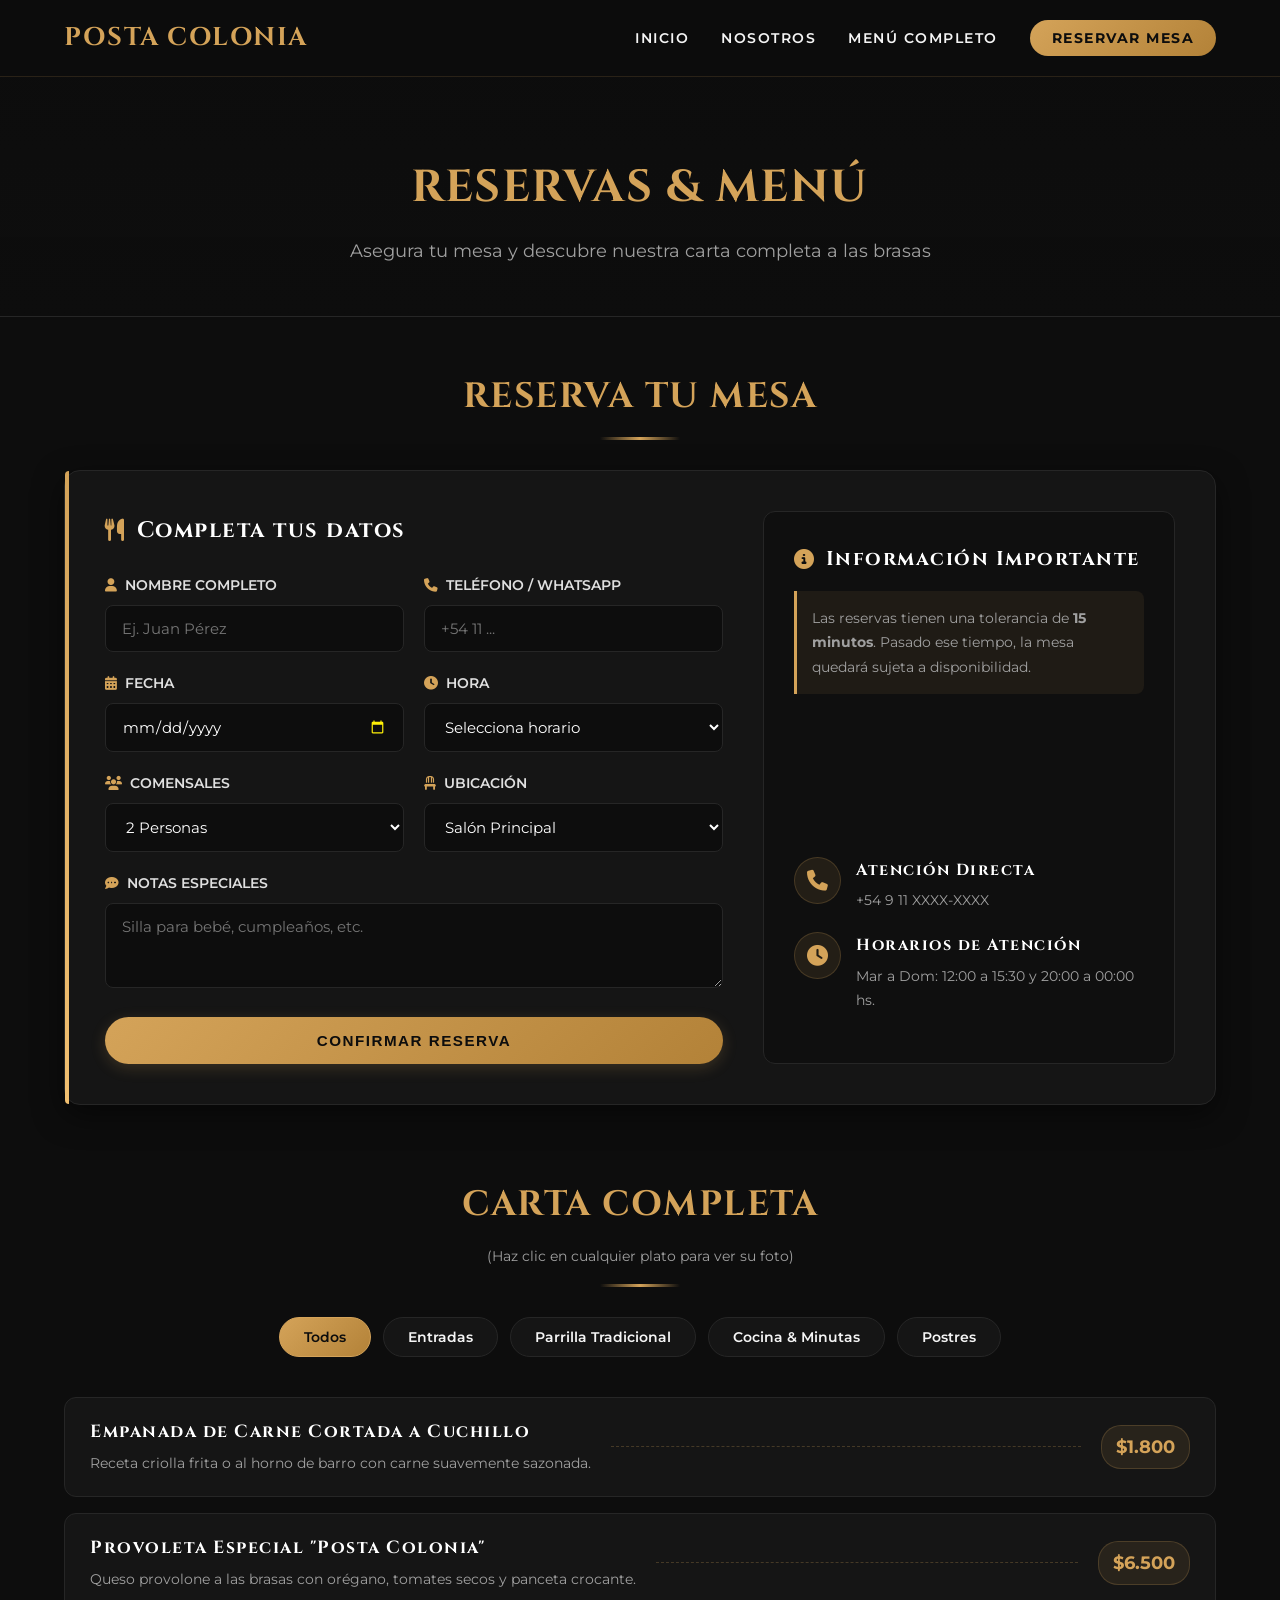
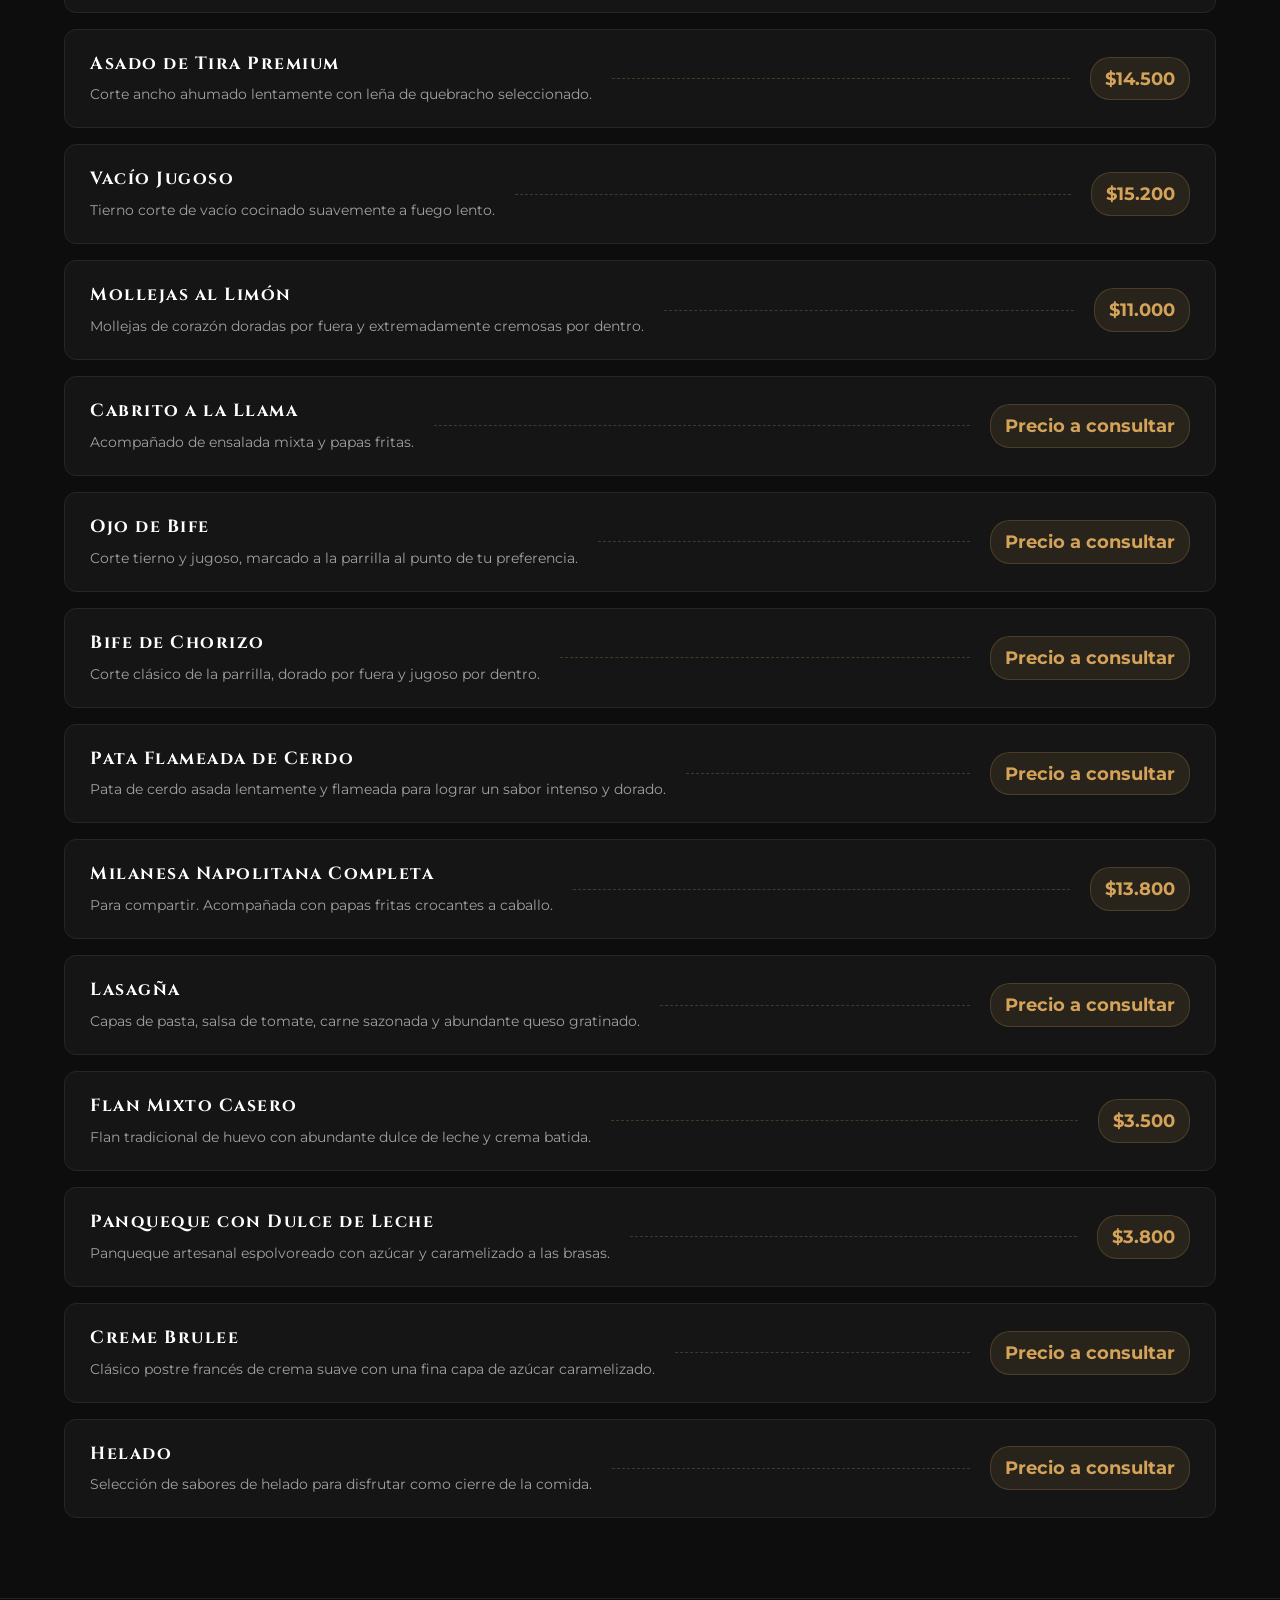
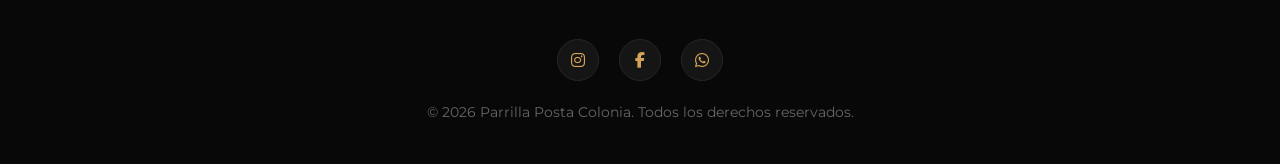
==== reservas.html @ 03bae05e "Add files via upload" ====
<!DOCTYPE html>
<html lang="es">
<head>
    <meta charset="UTF-8">
    <meta name="viewport" content="width=device-width, initial-scale=1.0">
    <title>Reservas y Menú | Parrilla Posta Colonia</title>
    <!-- Google Fonts -->
    <link rel="preconnect" href="https://fonts.googleapis.com">
    <link rel="preconnect" href="https://fonts.gstatic.com" crossorigin>
    <link href="https://fonts.googleapis.com/css2?family=Cinzel:wght@500;700;900&family=Montserrat:wght@300;400;600;700&display=swap" rel="stylesheet">
    <!-- FontAwesome CDN -->
    <link rel="stylesheet" href="https://cdnjs.cloudflare.com/ajax/libs/font-awesome/6.5.1/css/all.min.css">

    <style>
        /* ==========================================
           VARIABLES GLOBALES Y RESET
           ========================================== */
        :root {
            --bg-dark: #0d0d0d;
            --bg-card: #151515;
            --bg-card-hover: #1e1e1e;
            --accent-gold: #d4a359;
            --accent-gold-light: #f1bf70;
            --text-light: #f5f5f5;
            --text-muted: #a0a0a0;
            --border-color: #262626;
            --font-heading: 'Cinzel', serif;
            --font-body: 'Montserrat', sans-serif;
            --shadow-soft: 0 10px 30px rgba(0, 0, 0, 0.5);
            --shadow-gold: 0 0 20px rgba(212, 163, 89, 0.25);
        }

        * {
            margin: 0;
            padding: 0;
            box-sizing: border-box;
            scroll-behavior: smooth;
        }

        body {
            font-family: var(--font-body);
            background-color: var(--bg-dark);
            color: var(--text-light);
            line-height: 1.7;
            overflow-x: hidden;
        }

        h1, h2, h3, h4, .brand-font {
            font-family: var(--font-heading);
            letter-spacing: 1.5px;
        }

        a {
            text-decoration: none;
            color: inherit;
        }

        /* ==========================================
           NAVBAR
           ========================================== */
        header {
            position: fixed;
            top: 0;
            width: 100%;
            background-color: rgba(13, 13, 13, 0.95);
            backdrop-filter: blur(12px);
            border-bottom: 1px solid rgba(212, 163, 89, 0.15);
            z-index: 1000;
            padding: 16px 0;
        }

        .nav-container {
            max-width: 1200px;
            margin: 0 auto;
            display: flex;
            justify-content: space-between;
            align-items: center;
            padding: 0 24px;
        }

        .logo-text {
            font-size: 1.6rem;
            font-weight: 700;
            color: var(--accent-gold);
            text-transform: uppercase;
        }

        nav ul {
            display: flex;
            list-style: none;
            gap: 32px;
            align-items: center;
        }

        nav a {
            font-size: 0.85rem;
            font-weight: 600;
            text-transform: uppercase;
            letter-spacing: 1.5px;
            color: var(--text-light);
            transition: 0.3s ease;
        }

        nav a:hover {
            color: var(--accent-gold);
        }

        .btn-nav {
            background: linear-gradient(135deg, var(--accent-gold), #b38238);
            color: var(--bg-dark) !important;
            padding: 10px 22px;
            border-radius: 30px;
            font-weight: 700;
        }

        .btn-nav:hover {
            box-shadow: var(--shadow-gold);
            transform: translateY(-2px);
        }

        /* ==========================================
           HEADER DE PÁGINA
           ========================================== */
        .page-header {
            padding-top: 150px;
            padding-bottom: 50px;
            text-align: center;
            background: linear-gradient(to bottom, rgba(13, 13, 13, 0.85), var(--bg-dark)), 
                        url('https://images.unsplash.com/photo-1544025162-d76694265947?q=80&w=1920&auto=format&fit=crop') center/cover;
            border-bottom: 1px solid var(--border-color);
        }

        .page-header h1 {
            font-size: 2.8rem;
            color: var(--accent-gold);
            margin-bottom: 10px;
        }

        .page-header p {
            color: var(--text-muted);
            font-size: 1.1rem;
        }

        /* ==========================================
           SECCIÓN DE RESERVA
           ========================================== */
        .main-container {
            max-width: 1200px;
            margin: 0 auto;
            padding: 0 24px;
        }

        .section-title {
            text-align: center;
            margin: 50px 0 30px 0;
        }

        .section-title h2 {
            font-size: 2.2rem;
            color: var(--accent-gold);
            text-transform: uppercase;
            margin-bottom: 10px;
        }

        .section-title div {
            width: 80px;
            height: 3px;
            background: linear-gradient(to right, transparent, var(--accent-gold), transparent);
            margin: 0 auto;
        }

        .booking-section {
            display: grid;
            grid-template-columns: 1.2fr 0.8fr;
            gap: 40px;
            background-color: var(--bg-card);
            border: 1px solid var(--border-color);
            border-radius: 16px;
            padding: 40px;
            margin-bottom: 70px;
            box-shadow: var(--shadow-soft);
            position: relative;
        }

        .booking-section::before {
            content: '';
            position: absolute;
            top: 0;
            left: 0;
            width: 4px;
            height: 100%;
            background: linear-gradient(to bottom, var(--accent-gold), var(--accent-gold-light));
            border-top-left-radius: 16px;
            border-bottom-left-radius: 16px;
        }

        .booking-form-wrapper h3 {
            color: #ffffff;
            font-size: 1.4rem;
            margin-bottom: 25px;
            display: flex;
            align-items: center;
            gap: 10px;
        }

        .booking-form-wrapper h3 i {
            color: var(--accent-gold);
        }

        .form-row {
            display: grid;
            grid-template-columns: 1fr 1fr;
            gap: 20px;
        }

        .form-group {
            margin-bottom: 20px;
        }

        .form-group label {
            display: flex;
            align-items: center;
            gap: 8px;
            margin-bottom: 8px;
            color: #e0e0e0;
            font-size: 0.85rem;
            font-weight: 600;
            text-transform: uppercase;
        }

        .form-group label i {
            color: var(--accent-gold);
        }

        .form-control {
            width: 100%;
            padding: 13px 16px;
            background-color: #0d0d0d;
            border: 1px solid var(--border-color);
            border-radius: 8px;
            color: #ffffff;
            font-family: var(--font-body);
            font-size: 0.95rem;
            transition: 0.3s ease;
        }

        .form-control:focus {
            outline: none;
            border-color: var(--accent-gold);
            box-shadow: 0 0 10px rgba(212, 163, 89, 0.25);
        }

        input[type="date"]::-webkit-calendar-picker-indicator {
            filter: invert(0.8) sepia(100%) saturate(500%) hue-rotate(350deg);
            cursor: pointer;
        }

        select.form-control option {
            background-color: #151515;
            color: #ffffff;
        }

        .btn-submit {
            background: linear-gradient(135deg, var(--accent-gold), #b38238);
            color: var(--bg-dark);
            padding: 15px;
            font-weight: 700;
            border: none;
            border-radius: 30px;
            text-transform: uppercase;
            letter-spacing: 1.5px;
            cursor: pointer;
            width: 100%;
            font-size: 0.95rem;
            transition: 0.3s ease;
            box-shadow: 0 4px 15px rgba(212, 163, 89, 0.2);
        }

        .btn-submit:hover {
            background: linear-gradient(135deg, var(--accent-gold-light), var(--accent-gold));
            box-shadow: var(--shadow-gold);
            transform: translateY(-2px);
        }

        /* Panel informativo */
        .booking-info-panel {
            display: flex;
            flex-direction: column;
            justify-content: space-between;
            background: rgba(13, 13, 13, 0.6);
            border: 1px solid var(--border-color);
            border-radius: 12px;
            padding: 30px;
        }

        .booking-info-panel h3 {
            color: #ffffff;
            font-size: 1.25rem;
            margin-bottom: 15px;
            display: flex;
            align-items: center;
            gap: 10px;
        }

        .info-box {
            background-color: rgba(212, 163, 89, 0.08);
            border-left: 3px solid var(--accent-gold);
            padding: 15px;
            border-radius: 0 8px 8px 0;
            margin-bottom: 25px;
        }

        .info-box p {
            color: var(--text-muted);
            font-size: 0.9rem;
        }

        .info-item {
            display: flex;
            align-items: flex-start;
            gap: 15px;
            margin-bottom: 20px;
        }

        .info-item i {
            font-size: 1.3rem;
            color: var(--accent-gold);
            background: rgba(212, 163, 89, 0.1);
            padding: 12px;
            border-radius: 50%;
            border: 1px solid rgba(212, 163, 89, 0.2);
        }

        .info-item h4 {
            color: #ffffff;
            font-size: 1rem;
            margin-bottom: 4px;
        }

        .info-item p {
            color: var(--text-muted);
            font-size: 0.9rem;
        }

        /* ==========================================
           MENÚ COMPLETO Y FILTROS
           ========================================== */
        .menu-categories {
            display: flex;
            justify-content: center;
            gap: 12px;
            margin-bottom: 40px;
            flex-wrap: wrap;
        }

        .tab-btn {
            background-color: var(--bg-card);
            border: 1px solid var(--border-color);
            color: var(--text-light);
            padding: 10px 24px;
            border-radius: 30px;
            cursor: pointer;
            font-family: var(--font-body);
            font-size: 0.9rem;
            font-weight: 600;
            transition: 0.3s ease;
        }

        .tab-btn.active, .tab-btn:hover {
            background: linear-gradient(135deg, var(--accent-gold), #b38238);
            color: var(--bg-dark);
            border-color: var(--accent-gold);
        }

        .full-menu-list {
            display: flex;
            flex-direction: column;
            gap: 16px;
            margin-bottom: 80px;
        }

        .menu-item-row {
            display: flex;
            justify-content: space-between;
            align-items: center;
            background-color: var(--bg-card);
            padding: 20px 25px;
            border-radius: 12px;
            border: 1px solid var(--border-color);
            transition: 0.3s ease;
            cursor: pointer;
            position: relative;
        }

        .menu-item-row:hover {
            border-color: rgba(212, 163, 89, 0.5);
            background-color: var(--bg-card-hover);
            transform: translateX(6px);
            box-shadow: var(--shadow-gold);
        }

        .item-details h4 {
            color: #ffffff;
            font-size: 1.1rem;
            margin-bottom: 4px;
            display: flex;
            align-items: center;
            gap: 8px;
        }

        .item-details h4 i {
            font-size: 0.85rem;
            color: var(--accent-gold);
            opacity: 0;
            transition: opacity 0.3s ease;
        }

        .menu-item-row:hover .item-details h4 i {
            opacity: 1;
        }

        .item-details p {
            color: var(--text-muted);
            font-size: 0.88rem;
        }

        .item-dots {
            flex-grow: 1;
            border-bottom: 1px dashed rgba(212, 163, 89, 0.25);
            margin: 0 20px;
        }

        .item-price {
            color: var(--accent-gold);
            font-weight: 700;
            font-size: 1.1rem;
            white-space: nowrap;
            background: rgba(212, 163, 89, 0.1);
            padding: 6px 14px;
            border-radius: 20px;
            border: 1px solid rgba(212, 163, 89, 0.2);
        }

        /* ==========================================
           MODAL PARA VER FOTO DEL PLATO
           ========================================== */
        .modal-overlay {
            position: fixed;
            top: 0;
            left: 0;
            width: 100%;
            height: 100%;
            background: rgba(0, 0, 0, 0.85);
            backdrop-filter: blur(8px);
            display: flex;
            justify-content: center;
            align-items: center;
            z-index: 2000;
            opacity: 0;
            pointer-events: none;
            transition: opacity 0.3s ease;
        }

        .modal-overlay.active {
            opacity: 1;
            pointer-events: auto;
        }

        .modal-card {
            background-color: var(--bg-card);
            border: 1px solid var(--border-color);
            border-radius: 16px;
            max-width: 500px;
            width: 90%;
            overflow: hidden;
            box-shadow: 0 15px 40px rgba(0, 0, 0, 0.8);
            transform: translateY(20px);
            transition: transform 0.3s ease;
            position: relative;
        }

        .modal-overlay.active .modal-card {
            transform: translateY(0);
        }

        .modal-close {
            position: absolute;
            top: 15px;
            right: 15px;
            background: rgba(0, 0, 0, 0.6);
            color: #fff;
            border: none;
            width: 36px;
            height: 36px;
            border-radius: 50%;
            font-size: 1.2rem;
            cursor: pointer;
            z-index: 10;
            display: flex;
            align-items: center;
            justify-content: center;
            transition: 0.2s ease;
        }

        .modal-close:hover {
            background: var(--accent-gold);
            color: var(--bg-dark);
        }

        .modal-img {
            width: 100%;
            height: 260px;
            object-fit: cover;
        }

        .modal-body {
            padding: 25px;
        }

        .modal-header-flex {
            display: flex;
            justify-content: space-between;
            align-items: center;
            margin-bottom: 12px;
        }

        .modal-title {
            color: #ffffff;
            font-size: 1.3rem;
        }

        .modal-price {
            color: var(--accent-gold);
            font-weight: 700;
            font-size: 1.2rem;
            background: rgba(212, 163, 89, 0.1);
            padding: 4px 12px;
            border-radius: 20px;
            border: 1px solid rgba(212, 163, 89, 0.2);
        }

        .modal-desc {
            color: var(--text-muted);
            font-size: 0.95rem;
            line-height: 1.6;
        }

        /* ==========================================
           FOOTER
           ========================================== */
        footer {
            background-color: #080808;
            border-top: 1px solid var(--border-color);
            padding: 40px 20px;
            text-align: center;
        }

        .footer-socials {
            display: flex;
            justify-content: center;
            gap: 20px;
            margin-bottom: 20px;
        }

        .footer-socials a {
            width: 42px;
            height: 42px;
            border-radius: 50%;
            background-color: var(--bg-card);
            border: 1px solid var(--border-color);
            display: flex;
            align-items: center;
            justify-content: center;
            color: var(--accent-gold);
            transition: 0.3s ease;
        }

        .footer-socials a:hover {
            background-color: var(--accent-gold);
            color: var(--bg-dark);
        }

        .copyright {
            color: #666;
            font-size: 0.85rem;
        }

        /* RESPONSIVE */
        @media (max-width: 900px) {
            .booking-section {
                grid-template-columns: 1fr;
                padding: 25px;
            }
            .form-row {
                grid-template-columns: 1fr;
            }
            .menu-item-row {
                flex-direction: column;
                align-items: flex-start;
                gap: 10px;
            }
            .item-dots {
                display: none;
            }
            .item-price {
                align-self: flex-end;
            }
            nav ul {
                display: none;
            }
        }
    </style>
</head>
<body>

    <!-- NAVBAR -->
    <header>
        <div class="nav-container">
            <a href="index.html" class="logo-text brand-font">Posta Colonia</a>
            <nav>
                <ul>
                    <li><a href="index.html#inicio">Inicio</a></li>
                    <li><a href="index.html#nosotros">Nosotros</a></li>
                    <li><a href="#menu-completo">Menú Completo</a></li>
                    <li><a href="#reservas" class="btn-nav">Reservar Mesa</a></li>
                </ul>
            </nav>
        </div>
    </header>

    <!-- HEADER DE PÁGINA -->
    <div class="page-header">
        <h1 class="brand-font">RESERVAS & MENÚ</h1>
        <p>Asegura tu mesa y descubre nuestra carta completa a las brasas</p>
    </div>

    <main class="main-container">

        <!-- SECCIÓN DE RESERVA -->
        <section id="reservas">
            <div class="section-title">
                <h2>Reserva tu Mesa</h2>
                <div></div>
            </div>

            <div class="booking-section">
                <!-- FORMULARIO -->
                <div class="booking-form-wrapper">
                    <h3><i class="fa-solid fa-utensils"></i> Completa tus datos</h3>
                    <form id="reservationForm">
                        <div class="form-row">
                            <div class="form-group">
                                <label><i class="fa-solid fa-user"></i> Nombre Completo</label>
                                <input type="text" class="form-control" placeholder="Ej. Juan Pérez" required>
                            </div>
                            <div class="form-group">
                                <label><i class="fa-solid fa-phone"></i> Teléfono / WhatsApp</label>
                                <input type="tel" class="form-control" placeholder="+54 11 ..." required>
                            </div>
                        </div>

                        <div class="form-row">
                            <div class="form-group">
                                <label><i class="fa-solid fa-calendar-days"></i> Fecha</label>
                                <input type="date" class="form-control" required>
                            </div>
                            <div class="form-group">
                                <label><i class="fa-solid fa-clock"></i> Hora</label>
                                <select class="form-control" required>
                                    <option value="">Selecciona horario</option>
                                    <option>12:30 hs (Almuerzo)</option>
                                    <option>13:30 hs (Almuerzo)</option>
                                    <option>14:30 hs (Almuerzo)</option>
                                    <option>20:30 hs (Cena)</option>
                                    <option>21:30 hs (Cena)</option>
                                    <option>22:30 hs (Cena)</option>
                                </select>
                            </div>
                        </div>

                        <div class="form-row">
                            <div class="form-group">
                                <label><i class="fa-solid fa-users"></i> Comensales</label>
                                <select class="form-control" required>
                                    <option value="2">2 Personas</option>
                                    <option value="4">4 Personas</option>
                                    <option value="6">6 Personas</option>
                                    <option value="8">Grupo (+8 Personas)</option>
                                </select>
                            </div>
                            <div class="form-group">
                                <label><i class="fa-solid fa-chair"></i> Ubicación</label>
                                <select class="form-control">
                                    <option>Salón Principal</option>
                                    <option>Patio / Cerca de Parrilla</option>
                                    <option>Zona Exterior</option>
                                </select>
                            </div>
                        </div>

                        <div class="form-group">
                            <label><i class="fa-solid fa-comment-dots"></i> Notas especiales</label>
                            <textarea class="form-control" rows="3" placeholder="Silla para bebé, cumpleaños, etc."></textarea>
                        </div>

                        <button type="submit" class="btn-submit">
                            Confirmar Reserva
                        </button>
                    </form>
                </div>

                <!-- PANEL INFORMATIVO -->
                <div class="booking-info-panel">
                    <div>
                        <h3><i class="fa-solid fa-circle-info" style="color: var(--accent-gold);"></i> Información Importante</h3>
                        <div class="info-box">
                            <p>Las reservas tienen una tolerancia de <strong>15 minutos</strong>. Pasado ese tiempo, la mesa quedará sujeta a disponibilidad.</p>
                        </div>
                    </div>

                    <div>
                        <div class="info-item">
                            <i class="fa-solid fa-phone"></i>
                            <div>
                                <h4>Atención Directa</h4>
                                <p>+54 9 11 XXXX-XXXX</p>
                            </div>
                        </div>
                        <div class="info-item">
                            <i class="fa-solid fa-clock"></i>
                            <div>
                                <h4>Horarios de Atención</h4>
                                <p>Mar a Dom: 12:00 a 15:30 y 20:00 a 00:00 hs.</p>
                            </div>
                        </div>
                    </div>
                </div>
            </div>
        </section>

        <!-- MENÚ COMPLETO -->
        <section id="menu-completo">
            <div class="section-title">
                <h2>Carta Completa</h2>
                <p style="color: var(--text-muted); font-size: 0.9rem; margin-top: 5px;">(Haz clic en cualquier plato para ver su foto)</p>
                <div style="margin-top: 15px;"></div>
            </div>

            <!-- FILTROS POR CATEGORÍA -->
            <div class="menu-categories">
                <button class="tab-btn active" onclick="filterMenu('all', event)">Todos</button>
                <button class="tab-btn" onclick="filterMenu('entradas', event)">Entradas</button>
                <button class="tab-btn" onclick="filterMenu('parrilla', event)">Parrilla Tradicional</button>
                <button class="tab-btn" onclick="filterMenu('cocina', event)">Cocina & Minutas</button>
                <button class="tab-btn" onclick="filterMenu('postres', event)">Postres</button>
            </div>

            <!-- PLATOS (Con atributos data-img para abrir el modal) -->
            <div class="full-menu-list">
                
                <div class="menu-item-row category-item entradas" 
                     data-img="https://resizer.glanacion.com/resizer/v2/empanadas-de-carne-cortada-a-cuchillo-con-mix-YTRLESEOGZFU5LU3G4AOBZ2EP4.jpeg?auth=1bc85880de7b6e0e41370aa13090c3d1e8e04fbc6b564b783626d40a493f821f&width=880&height=586&quality=70&smart=true">
                    <div class="item-details">
                        <h4>Empanada de Carne Cortada a Cuchillo <i class="fa-solid fa-eye"></i></h4>
                        <p>Receta criolla frita o al horno de barro con carne suavemente sazonada.</p>
                    </div>
                    <div class="item-dots"></div>
                    <div class="item-price">$1.800</div>
                </div>

                <div class="menu-item-row category-item entradas"
                     data-img="https://encrypted-tbn0.gstatic.com/images?q=tbn:ANd9GcS_bOdqVGnEc_haPpBEU4rNCVIcbFv29lFUsjaT-uNGhrtdFe6Fn1cnWsja&s=10">
                    <div class="item-details">
                        <h4>Provoleta Especial "Posta Colonia" <i class="fa-solid fa-eye"></i></h4>
                        <p>Queso provolone a las brasas con orégano, tomates secos y panceta crocante.</p>
                    </div>
                    <div class="item-dots"></div>
                    <div class="item-price">$6.500</div>
                </div>

                <div class="menu-item-row category-item parrilla"
                     data-img="https://encrypted-tbn0.gstatic.com/images?q=tbn:ANd9GcSMx_tt80oyaKhwEXhw0Tf1riXp4b1QSAHKjookyk59WiQzIhz2cXTNczk&s=10">
                    <div class="item-details">
                        <h4>Asado de Tira Premium <i class="fa-solid fa-eye"></i></h4>
                        <p>Corte ancho ahumado lentamente con leña de quebracho seleccionado.</p>
                    </div>
                    <div class="item-dots"></div>
                    <div class="item-price">$14.500</div>
                </div>

                <div class="menu-item-row category-item parrilla"
                     data-img="https://invitadoinvierno.com/wp-content/uploads/2021/05/receta-vacio-ternera-adobado-2bis.jpg">
                    <div class="item-details">
                        <h4>Vacío Jugoso <i class="fa-solid fa-eye"></i></h4>
                        <p>Tierno corte de vacío cocinado suavemente a fuego lento.</p>
                    </div>
                    <div class="item-dots"></div>
                    <div class="item-price">$15.200</div>
                </div>

                <div class="menu-item-row category-item parrilla"
                     data-img="https://media.c5n.com/p/617a51867ba7d09032b99a37b3d5fc9f/adjuntos/326/imagenes/000/380/0000380897/790x0/smart/rufino-mollejas-limon-quemado.png">
                    <div class="item-details">
                        <h4>Mollejas al Limón <i class="fa-solid fa-eye"></i></h4>
                        <p>Mollejas de corazón doradas por fuera y extremadamente cremosas por dentro.</p>
                    </div>
                    <div class="item-dots"></div>
                    <div class="item-price">$11.000</div>
                </div>

                <div class="menu-item-row category-item parrilla"
                     data-img="https://encrypted-tbn0.gstatic.com/images?q=tbn:ANd9GcTutBg9PhHBFqHJNHUM5MW7sC4bcJlMrseUP_QOX5JePWhEuo8i5bg2u8xX&s=10">
                    <div class="item-details">
                        <h4>Cabrito a la Llama <i class="fa-solid fa-eye"></i></h4>
                        <p>Acompañado de ensalada mixta y papas fritas.</p>
                    </div>
                    <div class="item-dots"></div>
                    <div class="item-price">Precio a consultar</div>
                </div>

                <div class="menu-item-row category-item parrilla"
                     data-img="https://images.unsplash.com/photo-1600891964092-4316c288032e?q=80&w=800&auto=format&fit=crop">
                    <div class="item-details">
                        <h4>Ojo de Bife <i class="fa-solid fa-eye"></i></h4>
                        <p>Corte tierno y jugoso, marcado a la parrilla al punto de tu preferencia.</p>
                    </div>
                    <div class="item-dots"></div>
                    <div class="item-price">Precio a consultar</div>
                </div>

                <div class="menu-item-row category-item parrilla"
                     data-img="https://images.unsplash.com/photo-1558030006-450675393462?q=80&w=800&auto=format&fit=crop">
                    <div class="item-details">
                        <h4>Bife de Chorizo <i class="fa-solid fa-eye"></i></h4>
                        <p>Corte clásico de la parrilla, dorado por fuera y jugoso por dentro.</p>
                    </div>
                    <div class="item-dots"></div>
                    <div class="item-price">Precio a consultar</div>
                </div>

                <div class="menu-item-row category-item parrilla"
                     data-img="https://images.unsplash.com/photo-1544025162-d76694265947?q=80&w=800&auto=format&fit=crop">
                    <div class="item-details">
                        <h4>Pata Flameada de Cerdo <i class="fa-solid fa-eye"></i></h4>
                        <p>Pata de cerdo asada lentamente y flameada para lograr un sabor intenso y dorado.</p>
                    </div>
                    <div class="item-dots"></div>
                    <div class="item-price">Precio a consultar</div>
                </div>

                <div class="menu-item-row category-item cocina"
                     data-img="https://www.canal26.com/resizer/v2/LIGTI7KNTRDD5KXEC2SQUAYIAY.png?auth=996342763881166dc4dc4d575f41460c640bc2b36ad6967b8e91811e6b880855&height=675&width=1200&quality=70&smart=true">
                    <div class="item-details">
                        <h4>Milanesa Napolitana Completa <i class="fa-solid fa-eye"></i></h4>
                        <p>Para compartir. Acompañada con papas fritas crocantes a caballo.</p>
                    </div>
                    <div class="item-dots"></div>
                    <div class="item-price">$13.800</div>
                </div>

                <div class="menu-item-row category-item cocina"
                     data-img="https://cdn.jwplayer.com/v2/media/KcAgyiFk/thumbnails/KnxzkZhO.jpg?width=1280">
                    <div class="item-details">
                        <h4>Lasagña <i class="fa-solid fa-eye"></i></h4>
                        <p>Capas de pasta, salsa de tomate, carne sazonada y abundante queso gratinado.</p>
                    </div>
                    <div class="item-dots"></div>
                    <div class="item-price">Precio a consultar</div>
                </div>

                <div class="menu-item-row category-item postres"
                     data-img="https://media.a24.com/p/f2bff8e9a5f92d71f53a7e7054c3cbd5/adjuntos/296/imagenes/009/167/0009167419/1200x675/smart/flan-mixto-receta-casera-el-postre-mas-perfecto.png">
                    <div class="item-details">
                        <h4>Flan Mixto Casero <i class="fa-solid fa-eye"></i></h4>
                        <p>Flan tradicional de huevo con abundante dulce de leche y crema batida.</p>
                    </div>
                    <div class="item-dots"></div>
                    <div class="item-price">$3.500</div>
                </div>

                <div class="menu-item-row category-item postres"
                     data-img="https://cuk-it.com/wp-content/uploads/2025/10/panqeuqes-ddlco-bb-8-819x1024.webp">
                    <div class="item-details">
                        <h4>Panqueque con Dulce de Leche <i class="fa-solid fa-eye"></i></h4>
                        <p>Panqueque artesanal espolvoreado con azúcar y caramelizado a las brasas.</p>
                    </div>
                    <div class="item-dots"></div>
                    <div class="item-price">$3.800</div>
                </div>

                <div class="menu-item-row category-item postres"
                     data-img="https://gourmet.iprospect.cl/wp-content/uploads/2016/09/Creme-Brulee.jpg">
                    <div class="item-details">
                        <h4>Creme Brulee <i class="fa-solid fa-eye"></i></h4>
                        <p>Clásico postre francés de crema suave con una fina capa de azúcar caramelizado.</p>
                    </div>
                    <div class="item-dots"></div>
                    <div class="item-price">Precio a consultar</div>
                </div>

                <div class="menu-item-row category-item postres"
                     data-img="https://encrypted-tbn0.gstatic.com/images?q=tbn:ANd9GcTUemvWSip9PVjdh2oka4nprQhfX-CTvCbsedfkiyxxCMXLeY_v_osl0sYG&s=10">
                    <div class="item-details">
                        <h4>Helado <i class="fa-solid fa-eye"></i></h4>
                        <p>Selección de sabores de helado para disfrutar como cierre de la comida.</p>
                    </div>
                    <div class="item-dots"></div>
                    <div class="item-price">Precio a consultar</div>
                </div>

            </div>
        </section>

    </main>

    <!-- VENTANA EMERGENTE (MODAL DE FOTO) -->
    <div class="modal-overlay" id="plateModal">
        <div class="modal-card">
            <button class="modal-close" onclick="closeModal()"><i class="fa-solid fa-xmark"></i></button>
            <img src="" alt="Plato" class="modal-img" id="modalImg">
            <div class="modal-body">
                <div class="modal-header-flex">
                    <h3 class="modal-title brand-font" id="modalTitle">Nombre del Plato</h3>
                    <span class="modal-price" id="modalPrice">$0</span>
                </div>
                <p class="modal-desc" id="modalDesc">Descripción detallada del plato.</p>
            </div>
        </div>
    </div>

    <!-- FOOTER -->
    <footer>
        <div class="footer-socials">
            <a href="#"><i class="fa-brands fa-instagram"></i></a>
            <a href="#"><i class="fa-brands fa-facebook-f"></i></a>
            <a href="#"><i class="fa-brands fa-whatsapp"></i></a>
        </div>
        <p class="copyright">&copy; 2026 Parrilla Posta Colonia. Todos los derechos reservados.</p>
    </footer>

    <!-- SCRIPT JS -->
    <script>
        // Filtrado de categorías
        function filterMenu(category, e) {
            const items = document.querySelectorAll('.category-item');
            const buttons = document.querySelectorAll('.tab-btn');

            buttons.forEach(btn => btn.classList.remove('active'));
            e.target.classList.add('active');

            items.forEach(item => {
                if (category === 'all' || item.classList.contains(category)) {
                    item.style.display = 'flex';
                } else {
                    item.style.display = 'none';
                }
            });
        }

        // Abrir Modal de Foto al hacer clic en un plato
        const modal = document.getElementById('plateModal');
        const modalImg = document.getElementById('modalImg');
        const modalTitle = document.getElementById('modalTitle');
        const modalDesc = document.getElementById('modalDesc');
        const modalPrice = document.getElementById('modalPrice');

        document.querySelectorAll('.menu-item-row').forEach(row => {
            row.addEventListener('click', () => {
                const title = row.querySelector('h4').childNodes[0].textContent.trim();
                const desc = row.querySelector('p').textContent;
                const price = row.querySelector('.item-price').textContent;
                const imgSrc = row.getAttribute('data-img');

                modalTitle.textContent = title;
                modalDesc.textContent = desc;
                modalPrice.textContent = price;
                modalImg.src = imgSrc;

                modal.classList.add('active');
            });
        });

        function closeModal() {
            modal.classList.remove('active');
        }

        // Cerrar modal al hacer clic fuera del contenido
        modal.addEventListener('click', (e) => {
            if (e.target === modal) {
                closeModal();
            }
        });

        // Formulario
        document.getElementById('reservationForm').addEventListener('submit', function(e) {
            e.preventDefault();
            alert('¡Gracias por tu reserva en Parrilla Posta Colonia! Te enviaremos una confirmación por WhatsApp.');
            this.reset();
        });
    </script>
</body>
</html>
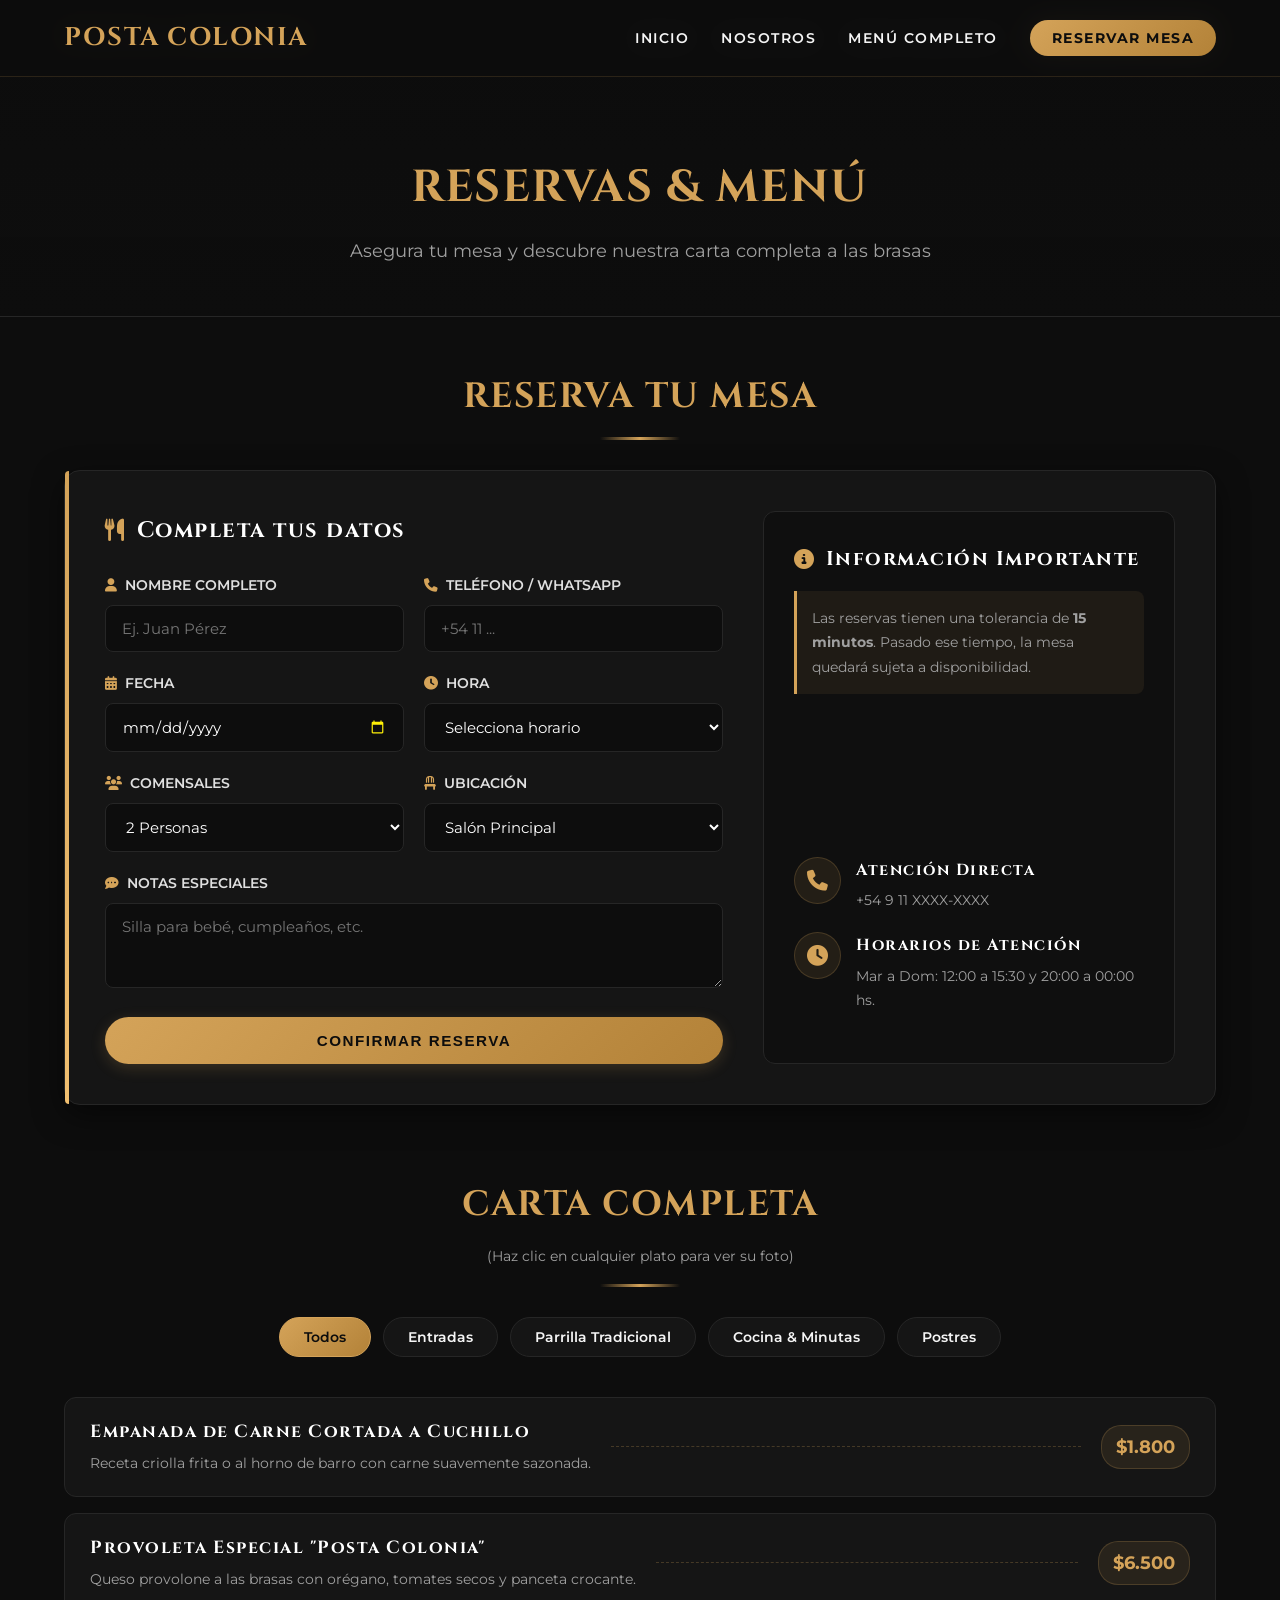
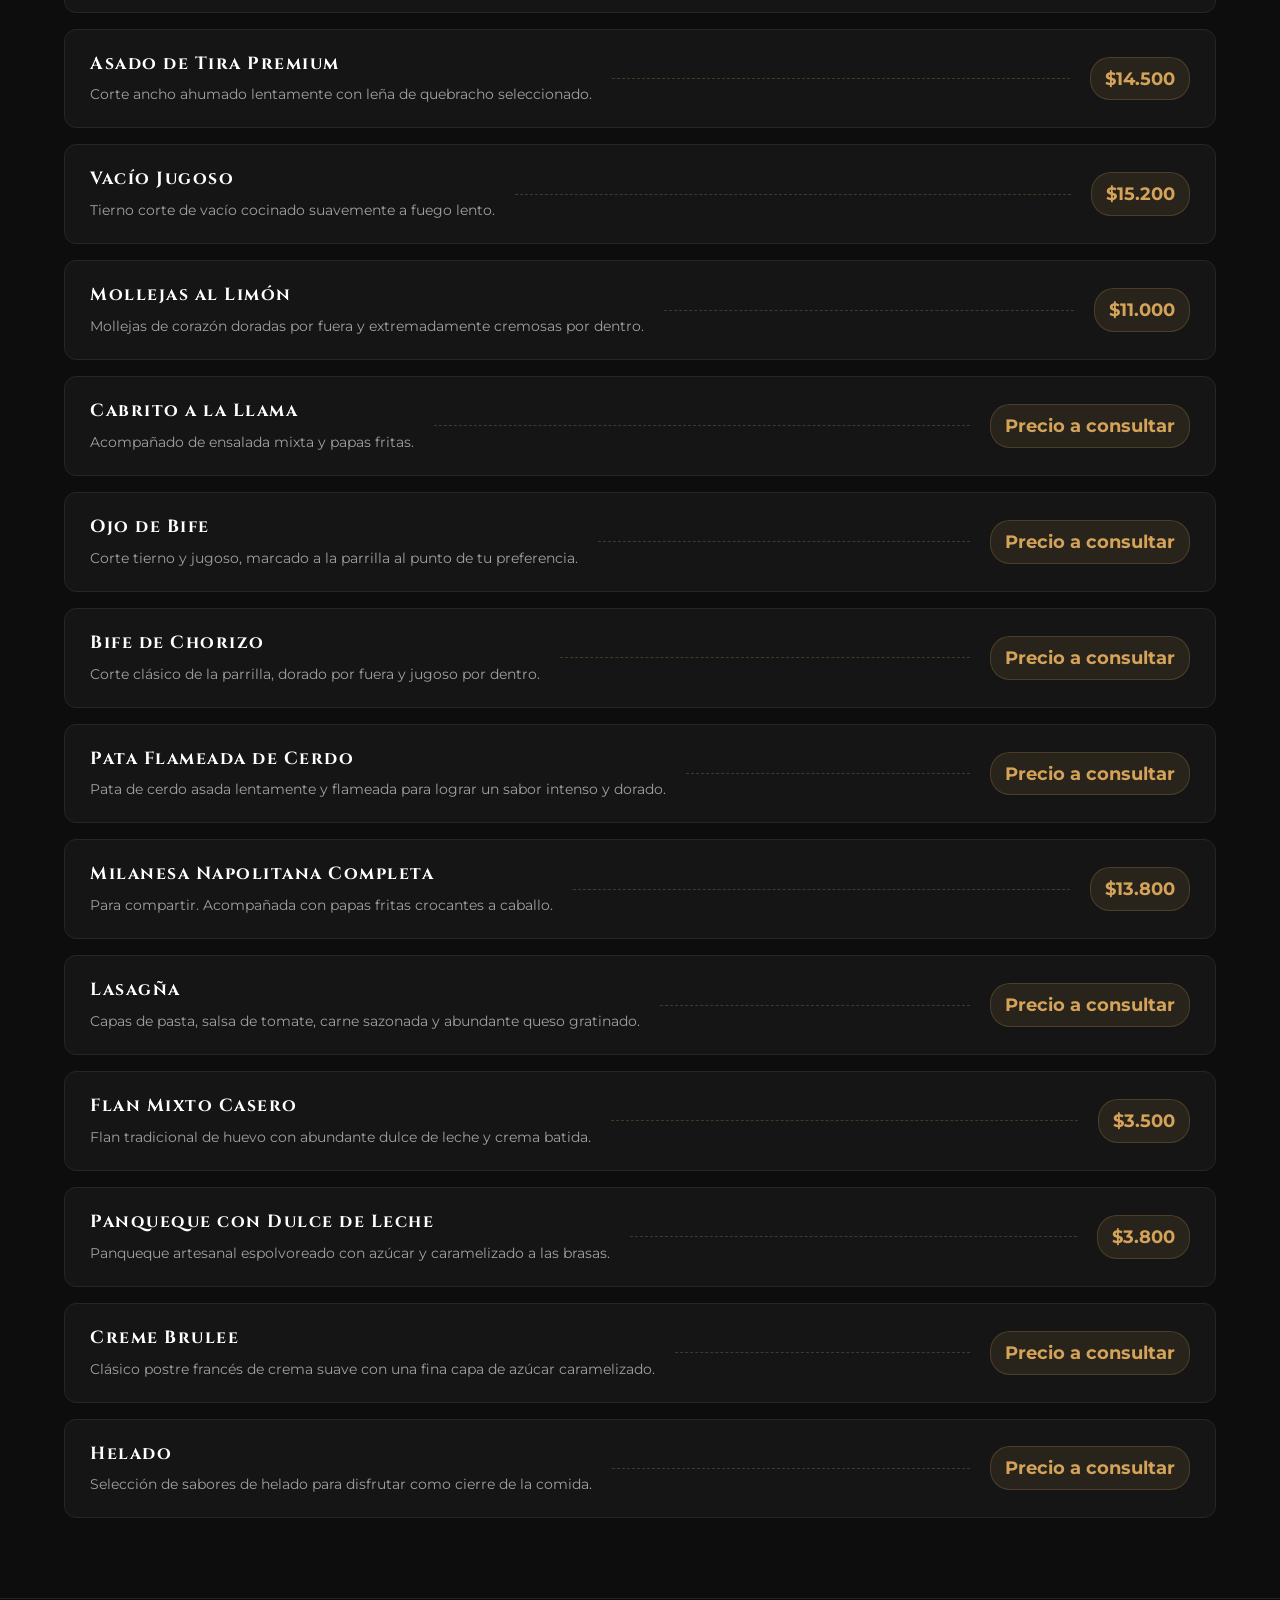
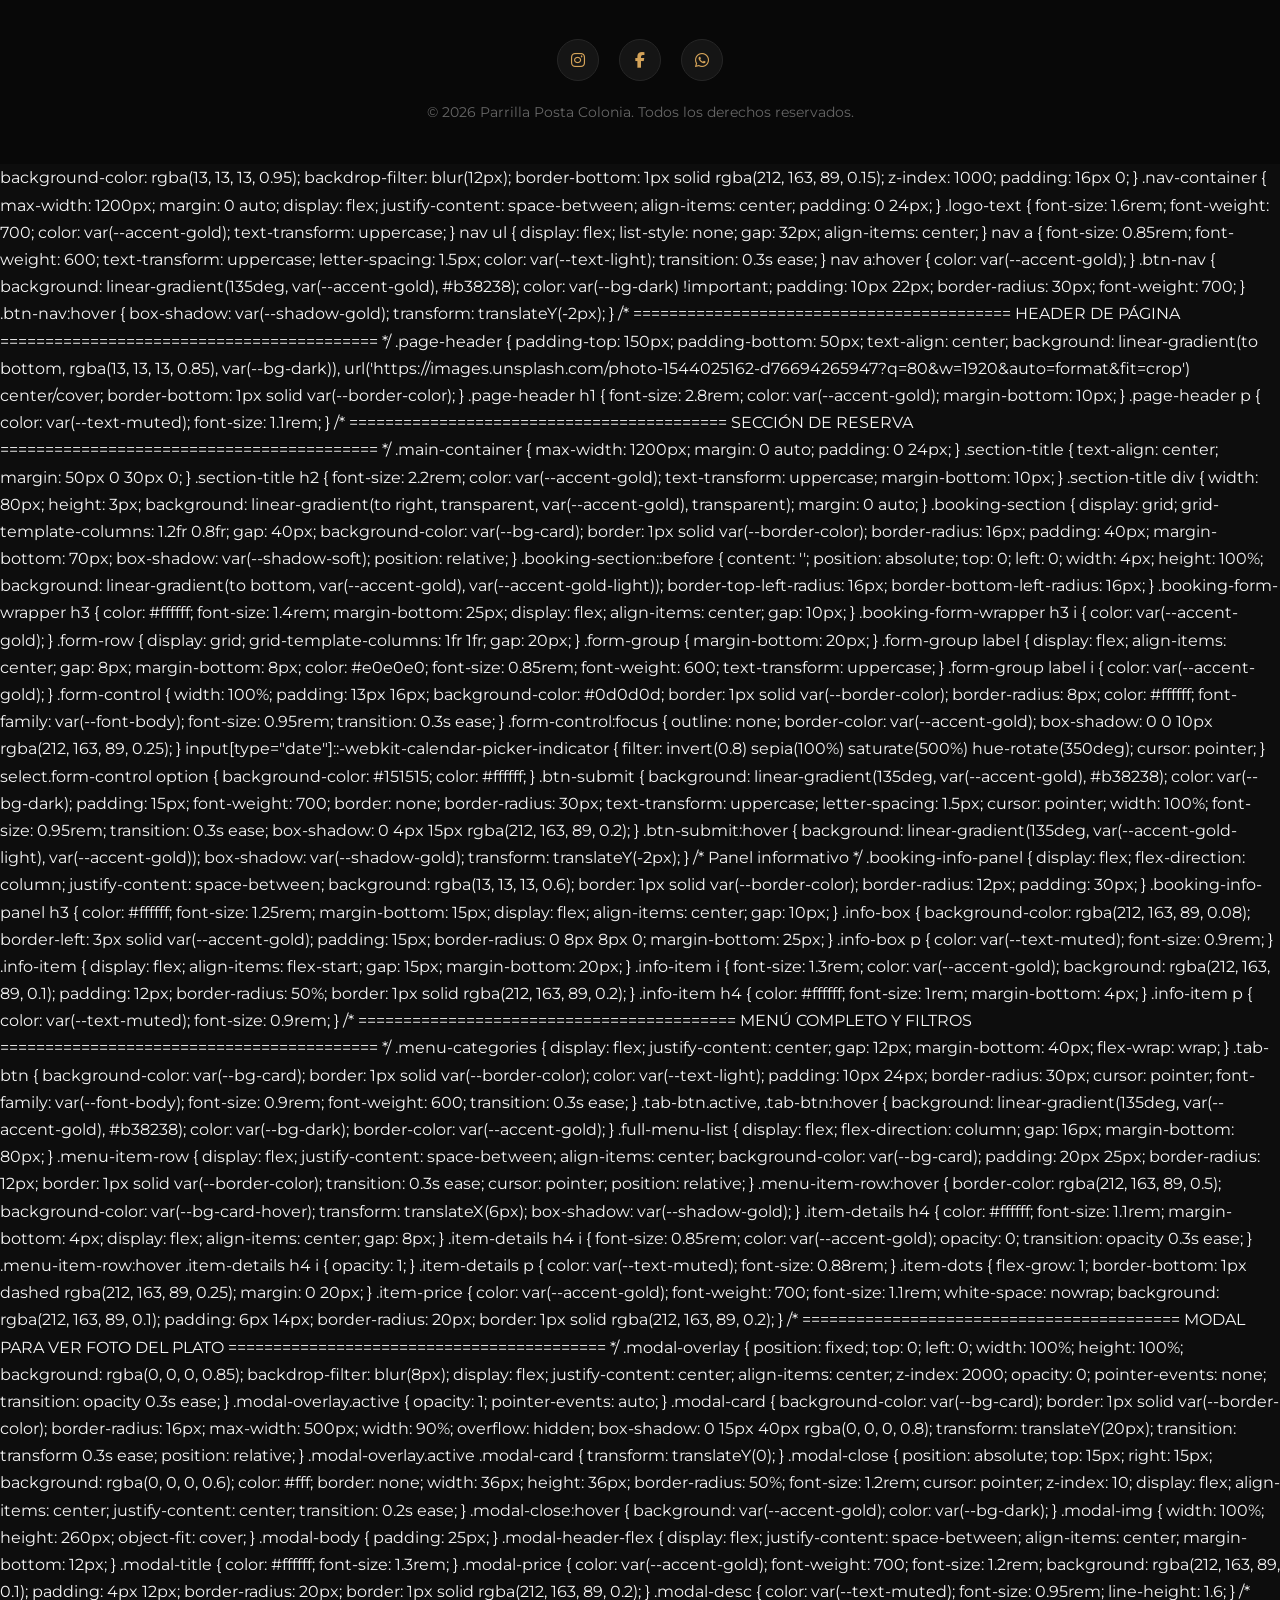
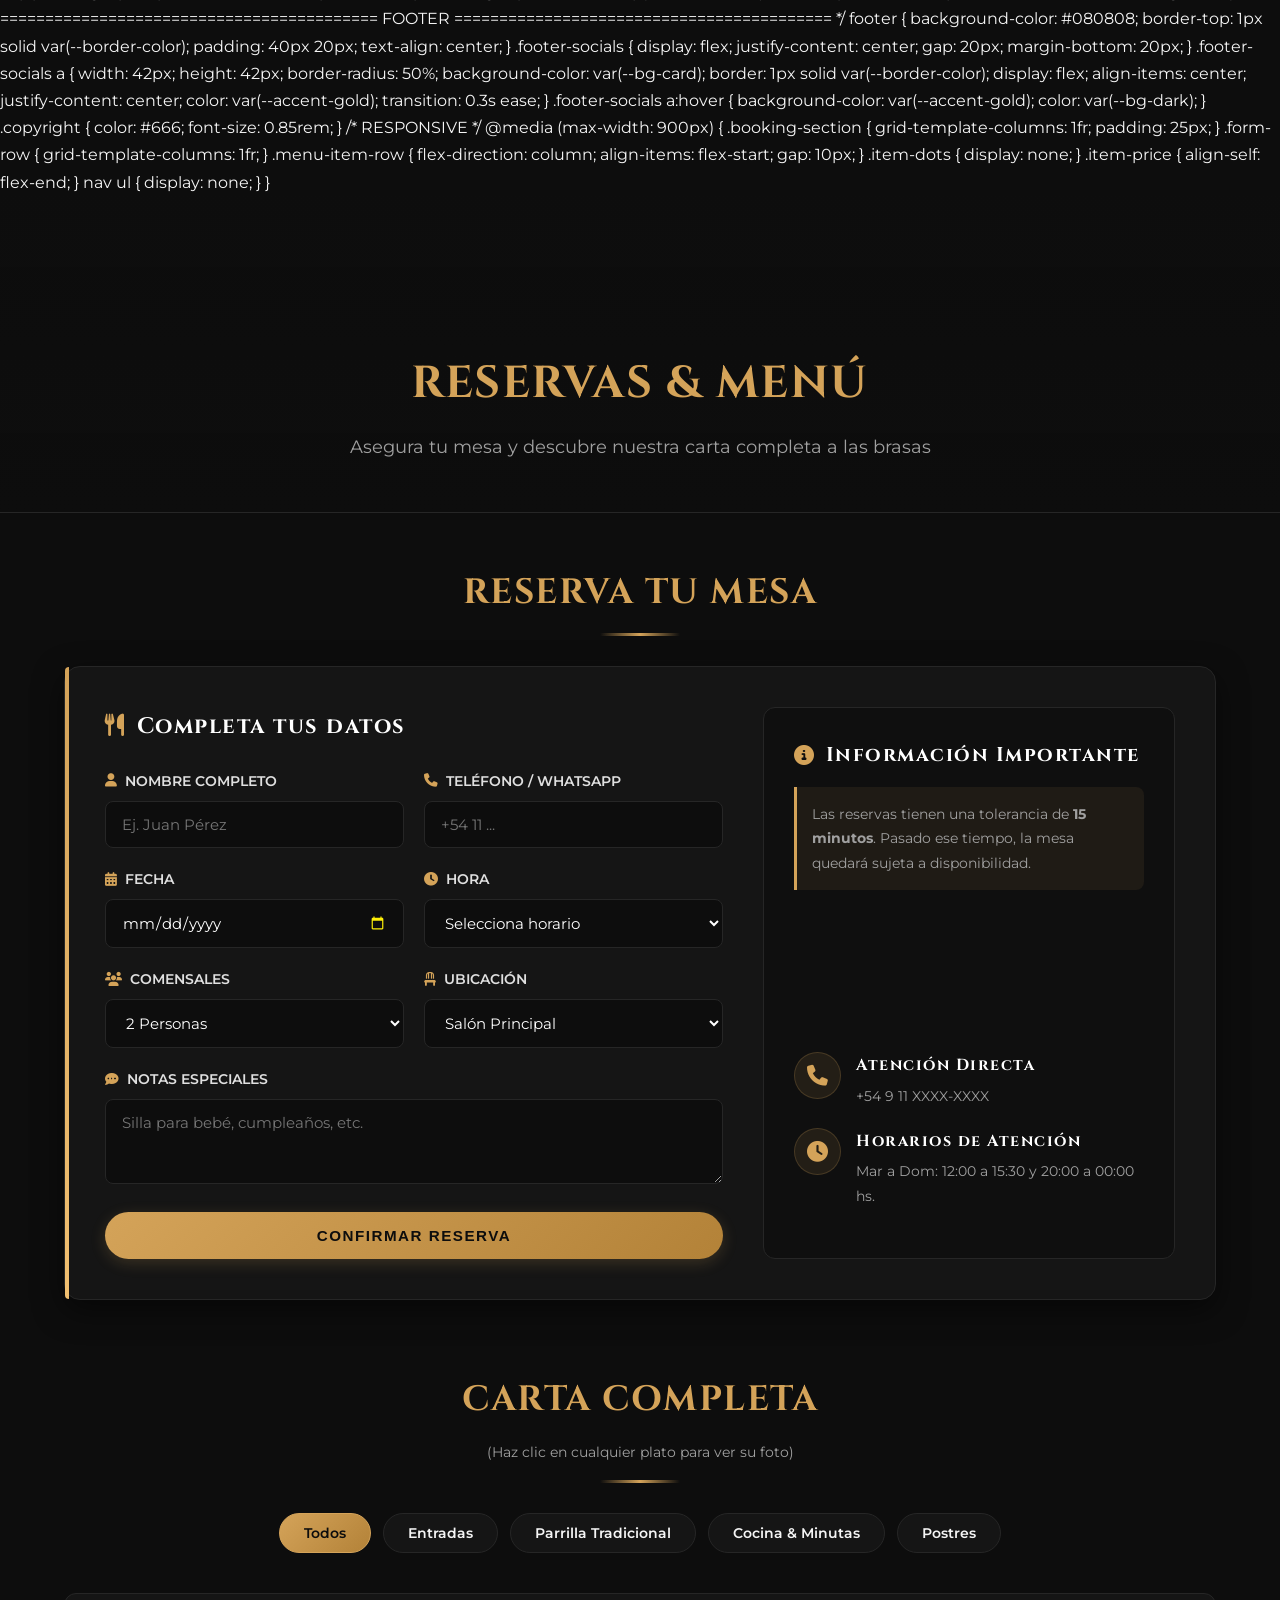
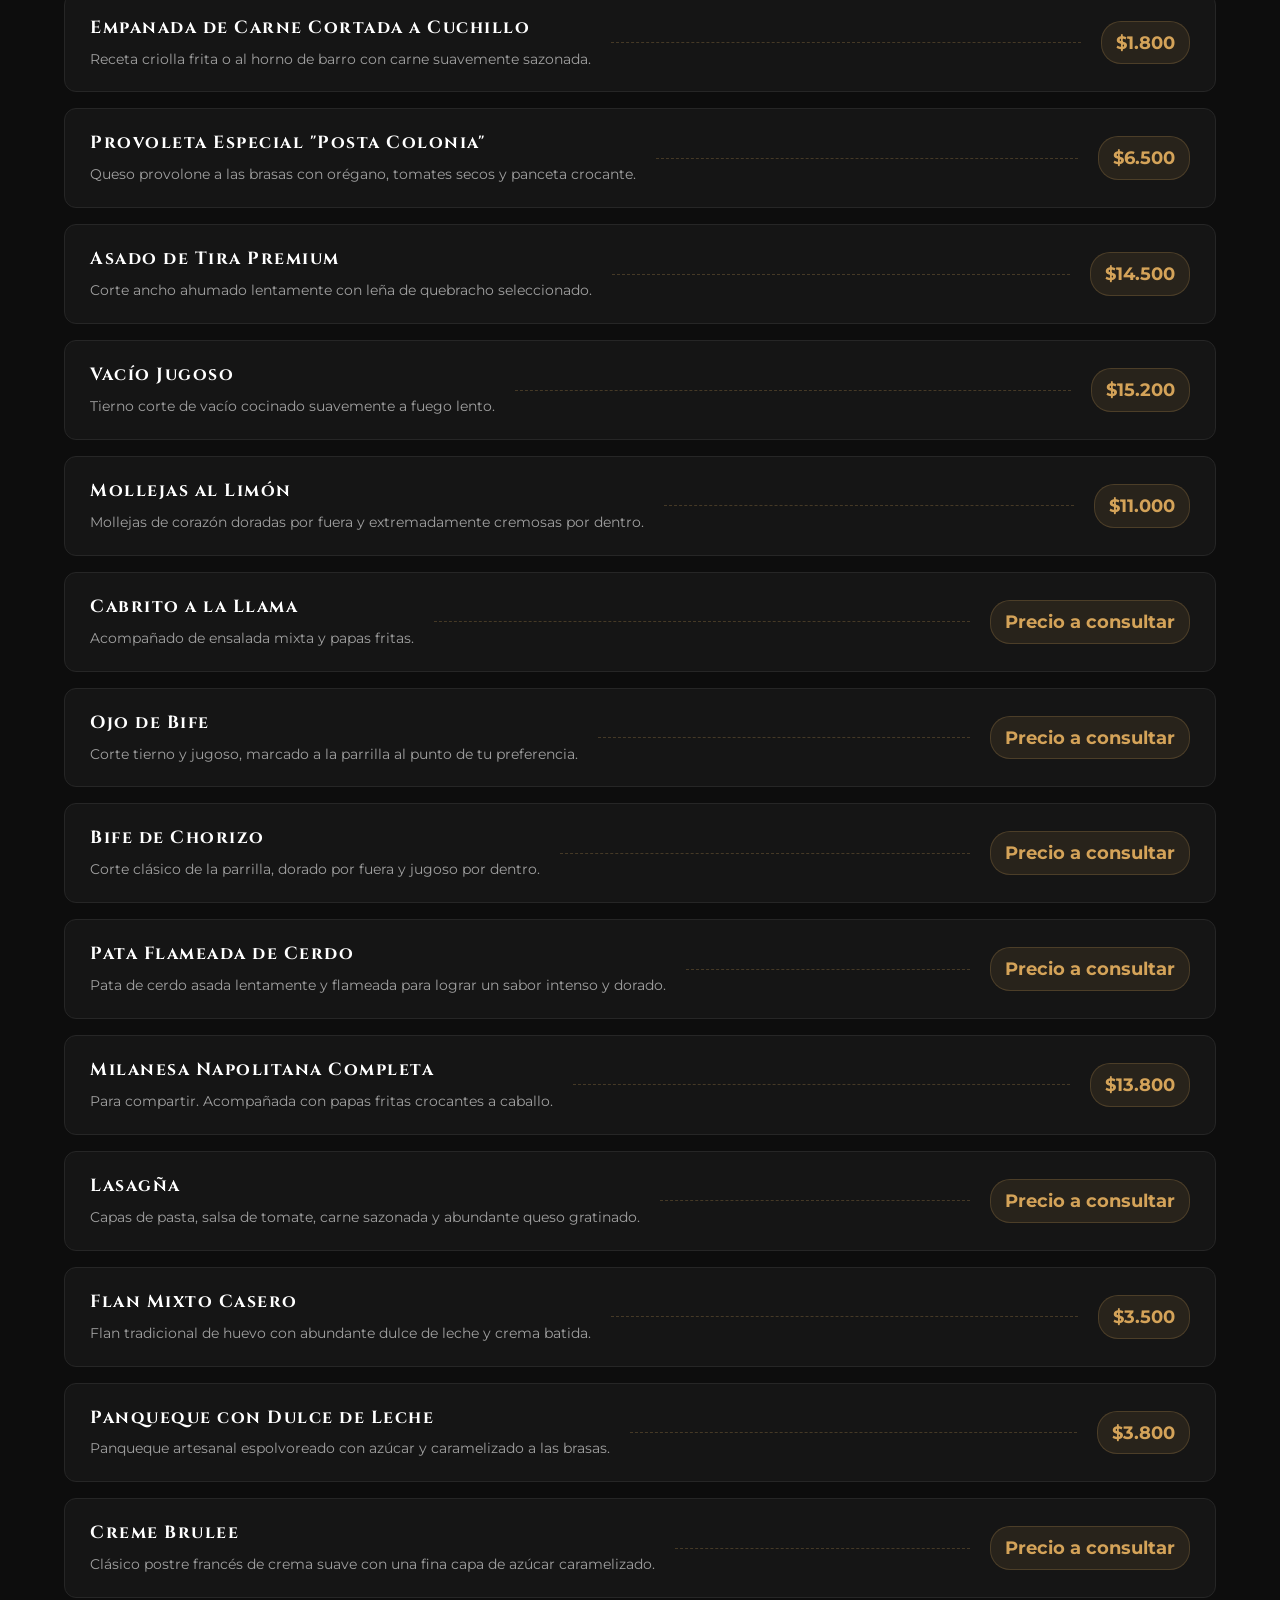
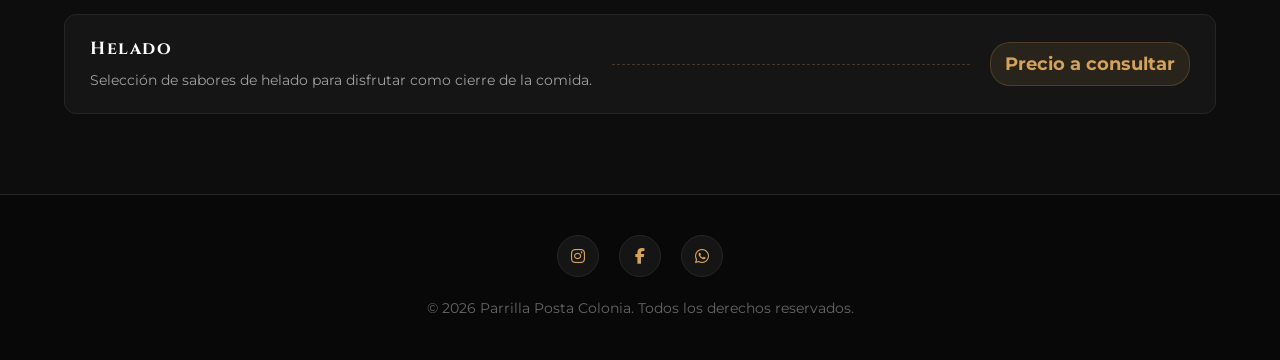
==== commit fa474c67: "Update reservas.html" ====
--- a/reservas.html
+++ b/reservas.html
@@ -931,6 +931,963 @@
     <!-- FOOTER -->
     <footer>
         <div class="footer-socials">
+            <a href="https://www.instagram.com/postacolonia_parrilla/" target="_blank" rel="noopener noreferrer"><i class="fa-brands fa-instagram"></i></a>
+            <a href="#"><i class="fa-brands fa-facebook-f"></i></a>
+            <a href="#"><i class="fa-brands fa-whatsapp"></i></a>
+        </div>
+        <p class="copyright">&copy; 2026 Parrilla Posta Colonia. Todos los derechos reservados.</p>
+    </footer>
+
+    <!-- SCRIPT JS -->
+    <script>
+        // Filtrado de categorías
+        function filterMenu(category, e) {
+            const items = document.querySelectorAll('.category-item');
+            const buttons = document.querySelectorAll('.tab-btn');
+
+            buttons.forEach(btn => btn.classList.remove('active'));
+            e.target.classList.add('active');
+
+            items.forEach(item => {
+                if (category === 'all' || item.classList.contains(category)) {
+                    item.style.display = 'flex';
+                } else {
+                    item.style.display = 'none';
+                }
+            });
+        }
+
+        // Abrir Modal de Foto al hacer clic en un plato
+        const modal = document.getElementById('plateModal');
+        const modalImg = document.getElementById('modalImg');
+        const modalTitle = document.getElementById('modalTitle');
+        const modalDesc = document.getElementById('modalDesc');
+        const modalPrice = document.getElementById('modalPrice');
+
+        document.querySelectorAll('.menu-item-row').forEach(row => {
+            row.addEventListener('click', () => {
+                const title = row.querySelector('h4').childNodes[0].textContent.trim();
+                const desc = row.querySelector('p').textContent;
+                const price = row.querySelector('.item-price').textContent;
+                const imgSrc = row.getAttribute('data-img');
+
+                modalTitle.textContent = title;
+                modalDesc.textContent = desc;
+                modalPrice.textContent = price;
+                modalImg.src = imgSrc;
+
+                modal.classList.add('active');
+            });
+        });
+
+        function closeModal() {
+            modal.classList.remove('active');
+        }
+
+        // Cerrar modal al hacer clic fuera del contenido
+        modal.addEventListener('click', (e) => {
+            if (e.target === modal) {
+                closeModal();
+            }
+        });
+
+        // Formulario
+        document.getElementById('reservationForm').addEventListener('submit', function(e) {
+            e.preventDefault();
+
+            const form = e.currentTarget;
+            const nombre = form.querySelector('input[type="text"]').value.trim();
+            const telefono = form.querySelector('input[type="tel"]').value.trim();
+            const fecha = form.querySelector('input[type="date"]').value;
+            const hora = form.querySelectorAll('select.form-control')[0].value;
+            const comensales = form.querySelectorAll('select.form-control')[1].value;
+            const ubicacion = form.querySelectorAll('select.form-control')[2].value;
+            const notas = form.querySelector('textarea').value.trim() || 'Sin notas especiales';
+
+            const message = `¡Nueva reserva en Posta Colonia!%0A%0A` +
+                `Nombre: ${nombre}%0A` +
+                `Teléfono: ${telefono}%0A` +
+                `Fecha: ${fecha}%0A` +
+                `Hora: ${hora}%0A` +
+                `Comensales: ${comensales}%0A` +
+                `Ubicación: ${ubicacion}%0A` +
+                `Notas: ${notas}`;
+
+            window.open(`https://wa.me/5493468614048?text=${message}`, '_blank');
+            alert('¡Gracias por tu reserva en Parrilla Posta Colonia! Te enviaremos una confirmación por WhatsApp.');
+            form.reset();
+        });
+    </script>
+</body>
+</html>            background-color: rgba(13, 13, 13, 0.95);
+            backdrop-filter: blur(12px);
+            border-bottom: 1px solid rgba(212, 163, 89, 0.15);
+            z-index: 1000;
+            padding: 16px 0;
+        }
+
+        .nav-container {
+            max-width: 1200px;
+            margin: 0 auto;
+            display: flex;
+            justify-content: space-between;
+            align-items: center;
+            padding: 0 24px;
+        }
+
+        .logo-text {
+            font-size: 1.6rem;
+            font-weight: 700;
+            color: var(--accent-gold);
+            text-transform: uppercase;
+        }
+
+        nav ul {
+            display: flex;
+            list-style: none;
+            gap: 32px;
+            align-items: center;
+        }
+
+        nav a {
+            font-size: 0.85rem;
+            font-weight: 600;
+            text-transform: uppercase;
+            letter-spacing: 1.5px;
+            color: var(--text-light);
+            transition: 0.3s ease;
+        }
+
+        nav a:hover {
+            color: var(--accent-gold);
+        }
+
+        .btn-nav {
+            background: linear-gradient(135deg, var(--accent-gold), #b38238);
+            color: var(--bg-dark) !important;
+            padding: 10px 22px;
+            border-radius: 30px;
+            font-weight: 700;
+        }
+
+        .btn-nav:hover {
+            box-shadow: var(--shadow-gold);
+            transform: translateY(-2px);
+        }
+
+        /* ==========================================
+           HEADER DE PÁGINA
+           ========================================== */
+        .page-header {
+            padding-top: 150px;
+            padding-bottom: 50px;
+            text-align: center;
+            background: linear-gradient(to bottom, rgba(13, 13, 13, 0.85), var(--bg-dark)), 
+                        url('https://images.unsplash.com/photo-1544025162-d76694265947?q=80&w=1920&auto=format&fit=crop') center/cover;
+            border-bottom: 1px solid var(--border-color);
+        }
+
+        .page-header h1 {
+            font-size: 2.8rem;
+            color: var(--accent-gold);
+            margin-bottom: 10px;
+        }
+
+        .page-header p {
+            color: var(--text-muted);
+            font-size: 1.1rem;
+        }
+
+        /* ==========================================
+           SECCIÓN DE RESERVA
+           ========================================== */
+        .main-container {
+            max-width: 1200px;
+            margin: 0 auto;
+            padding: 0 24px;
+        }
+
+        .section-title {
+            text-align: center;
+            margin: 50px 0 30px 0;
+        }
+
+        .section-title h2 {
+            font-size: 2.2rem;
+            color: var(--accent-gold);
+            text-transform: uppercase;
+            margin-bottom: 10px;
+        }
+
+        .section-title div {
+            width: 80px;
+            height: 3px;
+            background: linear-gradient(to right, transparent, var(--accent-gold), transparent);
+            margin: 0 auto;
+        }
+
+        .booking-section {
+            display: grid;
+            grid-template-columns: 1.2fr 0.8fr;
+            gap: 40px;
+            background-color: var(--bg-card);
+            border: 1px solid var(--border-color);
+            border-radius: 16px;
+            padding: 40px;
+            margin-bottom: 70px;
+            box-shadow: var(--shadow-soft);
+            position: relative;
+        }
+
+        .booking-section::before {
+            content: '';
+            position: absolute;
+            top: 0;
+            left: 0;
+            width: 4px;
+            height: 100%;
+            background: linear-gradient(to bottom, var(--accent-gold), var(--accent-gold-light));
+            border-top-left-radius: 16px;
+            border-bottom-left-radius: 16px;
+        }
+
+        .booking-form-wrapper h3 {
+            color: #ffffff;
+            font-size: 1.4rem;
+            margin-bottom: 25px;
+            display: flex;
+            align-items: center;
+            gap: 10px;
+        }
+
+        .booking-form-wrapper h3 i {
+            color: var(--accent-gold);
+        }
+
+        .form-row {
+            display: grid;
+            grid-template-columns: 1fr 1fr;
+            gap: 20px;
+        }
+
+        .form-group {
+            margin-bottom: 20px;
+        }
+
+        .form-group label {
+            display: flex;
+            align-items: center;
+            gap: 8px;
+            margin-bottom: 8px;
+            color: #e0e0e0;
+            font-size: 0.85rem;
+            font-weight: 600;
+            text-transform: uppercase;
+        }
+
+        .form-group label i {
+            color: var(--accent-gold);
+        }
+
+        .form-control {
+            width: 100%;
+            padding: 13px 16px;
+            background-color: #0d0d0d;
+            border: 1px solid var(--border-color);
+            border-radius: 8px;
+            color: #ffffff;
+            font-family: var(--font-body);
+            font-size: 0.95rem;
+            transition: 0.3s ease;
+        }
+
+        .form-control:focus {
+            outline: none;
+            border-color: var(--accent-gold);
+            box-shadow: 0 0 10px rgba(212, 163, 89, 0.25);
+        }
+
+        input[type="date"]::-webkit-calendar-picker-indicator {
+            filter: invert(0.8) sepia(100%) saturate(500%) hue-rotate(350deg);
+            cursor: pointer;
+        }
+
+        select.form-control option {
+            background-color: #151515;
+            color: #ffffff;
+        }
+
+        .btn-submit {
+            background: linear-gradient(135deg, var(--accent-gold), #b38238);
+            color: var(--bg-dark);
+            padding: 15px;
+            font-weight: 700;
+            border: none;
+            border-radius: 30px;
+            text-transform: uppercase;
+            letter-spacing: 1.5px;
+            cursor: pointer;
+            width: 100%;
+            font-size: 0.95rem;
+            transition: 0.3s ease;
+            box-shadow: 0 4px 15px rgba(212, 163, 89, 0.2);
+        }
+
+        .btn-submit:hover {
+            background: linear-gradient(135deg, var(--accent-gold-light), var(--accent-gold));
+            box-shadow: var(--shadow-gold);
+            transform: translateY(-2px);
+        }
+
+        /* Panel informativo */
+        .booking-info-panel {
+            display: flex;
+            flex-direction: column;
+            justify-content: space-between;
+            background: rgba(13, 13, 13, 0.6);
+            border: 1px solid var(--border-color);
+            border-radius: 12px;
+            padding: 30px;
+        }
+
+        .booking-info-panel h3 {
+            color: #ffffff;
+            font-size: 1.25rem;
+            margin-bottom: 15px;
+            display: flex;
+            align-items: center;
+            gap: 10px;
+        }
+
+        .info-box {
+            background-color: rgba(212, 163, 89, 0.08);
+            border-left: 3px solid var(--accent-gold);
+            padding: 15px;
+            border-radius: 0 8px 8px 0;
+            margin-bottom: 25px;
+        }
+
+        .info-box p {
+            color: var(--text-muted);
+            font-size: 0.9rem;
+        }
+
+        .info-item {
+            display: flex;
+            align-items: flex-start;
+            gap: 15px;
+            margin-bottom: 20px;
+        }
+
+        .info-item i {
+            font-size: 1.3rem;
+            color: var(--accent-gold);
+            background: rgba(212, 163, 89, 0.1);
+            padding: 12px;
+            border-radius: 50%;
+            border: 1px solid rgba(212, 163, 89, 0.2);
+        }
+
+        .info-item h4 {
+            color: #ffffff;
+            font-size: 1rem;
+            margin-bottom: 4px;
+        }
+
+        .info-item p {
+            color: var(--text-muted);
+            font-size: 0.9rem;
+        }
+
+        /* ==========================================
+           MENÚ COMPLETO Y FILTROS
+           ========================================== */
+        .menu-categories {
+            display: flex;
+            justify-content: center;
+            gap: 12px;
+            margin-bottom: 40px;
+            flex-wrap: wrap;
+        }
+
+        .tab-btn {
+            background-color: var(--bg-card);
+            border: 1px solid var(--border-color);
+            color: var(--text-light);
+            padding: 10px 24px;
+            border-radius: 30px;
+            cursor: pointer;
+            font-family: var(--font-body);
+            font-size: 0.9rem;
+            font-weight: 600;
+            transition: 0.3s ease;
+        }
+
+        .tab-btn.active, .tab-btn:hover {
+            background: linear-gradient(135deg, var(--accent-gold), #b38238);
+            color: var(--bg-dark);
+            border-color: var(--accent-gold);
+        }
+
+        .full-menu-list {
+            display: flex;
+            flex-direction: column;
+            gap: 16px;
+            margin-bottom: 80px;
+        }
+
+        .menu-item-row {
+            display: flex;
+            justify-content: space-between;
+            align-items: center;
+            background-color: var(--bg-card);
+            padding: 20px 25px;
+            border-radius: 12px;
+            border: 1px solid var(--border-color);
+            transition: 0.3s ease;
+            cursor: pointer;
+            position: relative;
+        }
+
+        .menu-item-row:hover {
+            border-color: rgba(212, 163, 89, 0.5);
+            background-color: var(--bg-card-hover);
+            transform: translateX(6px);
+            box-shadow: var(--shadow-gold);
+        }
+
+        .item-details h4 {
+            color: #ffffff;
+            font-size: 1.1rem;
+            margin-bottom: 4px;
+            display: flex;
+            align-items: center;
+            gap: 8px;
+        }
+
+        .item-details h4 i {
+            font-size: 0.85rem;
+            color: var(--accent-gold);
+            opacity: 0;
+            transition: opacity 0.3s ease;
+        }
+
+        .menu-item-row:hover .item-details h4 i {
+            opacity: 1;
+        }
+
+        .item-details p {
+            color: var(--text-muted);
+            font-size: 0.88rem;
+        }
+
+        .item-dots {
+            flex-grow: 1;
+            border-bottom: 1px dashed rgba(212, 163, 89, 0.25);
+            margin: 0 20px;
+        }
+
+        .item-price {
+            color: var(--accent-gold);
+            font-weight: 700;
+            font-size: 1.1rem;
+            white-space: nowrap;
+            background: rgba(212, 163, 89, 0.1);
+            padding: 6px 14px;
+            border-radius: 20px;
+            border: 1px solid rgba(212, 163, 89, 0.2);
+        }
+
+        /* ==========================================
+           MODAL PARA VER FOTO DEL PLATO
+           ========================================== */
+        .modal-overlay {
+            position: fixed;
+            top: 0;
+            left: 0;
+            width: 100%;
+            height: 100%;
+            background: rgba(0, 0, 0, 0.85);
+            backdrop-filter: blur(8px);
+            display: flex;
+            justify-content: center;
+            align-items: center;
+            z-index: 2000;
+            opacity: 0;
+            pointer-events: none;
+            transition: opacity 0.3s ease;
+        }
+
+        .modal-overlay.active {
+            opacity: 1;
+            pointer-events: auto;
+        }
+
+        .modal-card {
+            background-color: var(--bg-card);
+            border: 1px solid var(--border-color);
+            border-radius: 16px;
+            max-width: 500px;
+            width: 90%;
+            overflow: hidden;
+            box-shadow: 0 15px 40px rgba(0, 0, 0, 0.8);
+            transform: translateY(20px);
+            transition: transform 0.3s ease;
+            position: relative;
+        }
+
+        .modal-overlay.active .modal-card {
+            transform: translateY(0);
+        }
+
+        .modal-close {
+            position: absolute;
+            top: 15px;
+            right: 15px;
+            background: rgba(0, 0, 0, 0.6);
+            color: #fff;
+            border: none;
+            width: 36px;
+            height: 36px;
+            border-radius: 50%;
+            font-size: 1.2rem;
+            cursor: pointer;
+            z-index: 10;
+            display: flex;
+            align-items: center;
+            justify-content: center;
+            transition: 0.2s ease;
+        }
+
+        .modal-close:hover {
+            background: var(--accent-gold);
+            color: var(--bg-dark);
+        }
+
+        .modal-img {
+            width: 100%;
+            height: 260px;
+            object-fit: cover;
+        }
+
+        .modal-body {
+            padding: 25px;
+        }
+
+        .modal-header-flex {
+            display: flex;
+            justify-content: space-between;
+            align-items: center;
+            margin-bottom: 12px;
+        }
+
+        .modal-title {
+            color: #ffffff;
+            font-size: 1.3rem;
+        }
+
+        .modal-price {
+            color: var(--accent-gold);
+            font-weight: 700;
+            font-size: 1.2rem;
+            background: rgba(212, 163, 89, 0.1);
+            padding: 4px 12px;
+            border-radius: 20px;
+            border: 1px solid rgba(212, 163, 89, 0.2);
+        }
+
+        .modal-desc {
+            color: var(--text-muted);
+            font-size: 0.95rem;
+            line-height: 1.6;
+        }
+
+        /* ==========================================
+           FOOTER
+           ========================================== */
+        footer {
+            background-color: #080808;
+            border-top: 1px solid var(--border-color);
+            padding: 40px 20px;
+            text-align: center;
+        }
+
+        .footer-socials {
+            display: flex;
+            justify-content: center;
+            gap: 20px;
+            margin-bottom: 20px;
+        }
+
+        .footer-socials a {
+            width: 42px;
+            height: 42px;
+            border-radius: 50%;
+            background-color: var(--bg-card);
+            border: 1px solid var(--border-color);
+            display: flex;
+            align-items: center;
+            justify-content: center;
+            color: var(--accent-gold);
+            transition: 0.3s ease;
+        }
+
+        .footer-socials a:hover {
+            background-color: var(--accent-gold);
+            color: var(--bg-dark);
+        }
+
+        .copyright {
+            color: #666;
+            font-size: 0.85rem;
+        }
+
+        /* RESPONSIVE */
+        @media (max-width: 900px) {
+            .booking-section {
+                grid-template-columns: 1fr;
+                padding: 25px;
+            }
+            .form-row {
+                grid-template-columns: 1fr;
+            }
+            .menu-item-row {
+                flex-direction: column;
+                align-items: flex-start;
+                gap: 10px;
+            }
+            .item-dots {
+                display: none;
+            }
+            .item-price {
+                align-self: flex-end;
+            }
+            nav ul {
+                display: none;
+            }
+        }
+    </style>
+</head>
+<body>
+
+    <!-- NAVBAR -->
+    <header>
+        <div class="nav-container">
+            <a href="index.html" class="logo-text brand-font">Posta Colonia</a>
+            <nav>
+                <ul>
+                    <li><a href="index.html#inicio">Inicio</a></li>
+                    <li><a href="index.html#nosotros">Nosotros</a></li>
+                    <li><a href="#menu-completo">Menú Completo</a></li>
+                    <li><a href="#reservas" class="btn-nav">Reservar Mesa</a></li>
+                </ul>
+            </nav>
+        </div>
+    </header>
+
+    <!-- HEADER DE PÁGINA -->
+    <div class="page-header">
+        <h1 class="brand-font">RESERVAS & MENÚ</h1>
+        <p>Asegura tu mesa y descubre nuestra carta completa a las brasas</p>
+    </div>
+
+    <main class="main-container">
+
+        <!-- SECCIÓN DE RESERVA -->
+        <section id="reservas">
+            <div class="section-title">
+                <h2>Reserva tu Mesa</h2>
+                <div></div>
+            </div>
+
+            <div class="booking-section">
+                <!-- FORMULARIO -->
+                <div class="booking-form-wrapper">
+                    <h3><i class="fa-solid fa-utensils"></i> Completa tus datos</h3>
+                    <form id="reservationForm">
+                        <div class="form-row">
+                            <div class="form-group">
+                                <label><i class="fa-solid fa-user"></i> Nombre Completo</label>
+                                <input type="text" class="form-control" placeholder="Ej. Juan Pérez" required>
+                            </div>
+                            <div class="form-group">
+                                <label><i class="fa-solid fa-phone"></i> Teléfono / WhatsApp</label>
+                                <input type="tel" class="form-control" placeholder="+54 11 ..." required>
+                            </div>
+                        </div>
+
+                        <div class="form-row">
+                            <div class="form-group">
+                                <label><i class="fa-solid fa-calendar-days"></i> Fecha</label>
+                                <input type="date" class="form-control" required>
+                            </div>
+                            <div class="form-group">
+                                <label><i class="fa-solid fa-clock"></i> Hora</label>
+                                <select class="form-control" required>
+                                    <option value="">Selecciona horario</option>
+                                    <option>12:30 hs (Almuerzo)</option>
+                                    <option>13:30 hs (Almuerzo)</option>
+                                    <option>14:30 hs (Almuerzo)</option>
+                                    <option>20:30 hs (Cena)</option>
+                                    <option>21:30 hs (Cena)</option>
+                                    <option>22:30 hs (Cena)</option>
+                                </select>
+                            </div>
+                        </div>
+
+                        <div class="form-row">
+                            <div class="form-group">
+                                <label><i class="fa-solid fa-users"></i> Comensales</label>
+                                <select class="form-control" required>
+                                    <option value="2">2 Personas</option>
+                                    <option value="4">4 Personas</option>
+                                    <option value="6">6 Personas</option>
+                                    <option value="8">Grupo (+8 Personas)</option>
+                                </select>
+                            </div>
+                            <div class="form-group">
+                                <label><i class="fa-solid fa-chair"></i> Ubicación</label>
+                                <select class="form-control">
+                                    <option>Salón Principal</option>
+                                    <option>Patio / Cerca de Parrilla</option>
+                                    <option>Zona Exterior</option>
+                                </select>
+                            </div>
+                        </div>
+
+                        <div class="form-group">
+                            <label><i class="fa-solid fa-comment-dots"></i> Notas especiales</label>
+                            <textarea class="form-control" rows="3" placeholder="Silla para bebé, cumpleaños, etc."></textarea>
+                        </div>
+
+                        <button type="submit" class="btn-submit">
+                            Confirmar Reserva
+                        </button>
+                    </form>
+                </div>
+
+                <!-- PANEL INFORMATIVO -->
+                <div class="booking-info-panel">
+                    <div>
+                        <h3><i class="fa-solid fa-circle-info" style="color: var(--accent-gold);"></i> Información Importante</h3>
+                        <div class="info-box">
+                            <p>Las reservas tienen una tolerancia de <strong>15 minutos</strong>. Pasado ese tiempo, la mesa quedará sujeta a disponibilidad.</p>
+                        </div>
+                    </div>
+
+                    <div>
+                        <div class="info-item">
+                            <i class="fa-solid fa-phone"></i>
+                            <div>
+                                <h4>Atención Directa</h4>
+                                <p>+54 9 11 XXXX-XXXX</p>
+                            </div>
+                        </div>
+                        <div class="info-item">
+                            <i class="fa-solid fa-clock"></i>
+                            <div>
+                                <h4>Horarios de Atención</h4>
+                                <p>Mar a Dom: 12:00 a 15:30 y 20:00 a 00:00 hs.</p>
+                            </div>
+                        </div>
+                    </div>
+                </div>
+            </div>
+        </section>
+
+        <!-- MENÚ COMPLETO -->
+        <section id="menu-completo">
+            <div class="section-title">
+                <h2>Carta Completa</h2>
+                <p style="color: var(--text-muted); font-size: 0.9rem; margin-top: 5px;">(Haz clic en cualquier plato para ver su foto)</p>
+                <div style="margin-top: 15px;"></div>
+            </div>
+
+            <!-- FILTROS POR CATEGORÍA -->
+            <div class="menu-categories">
+                <button class="tab-btn active" onclick="filterMenu('all', event)">Todos</button>
+                <button class="tab-btn" onclick="filterMenu('entradas', event)">Entradas</button>
+                <button class="tab-btn" onclick="filterMenu('parrilla', event)">Parrilla Tradicional</button>
+                <button class="tab-btn" onclick="filterMenu('cocina', event)">Cocina & Minutas</button>
+                <button class="tab-btn" onclick="filterMenu('postres', event)">Postres</button>
+            </div>
+
+            <!-- PLATOS (Con atributos data-img para abrir el modal) -->
+            <div class="full-menu-list">
+                
+                <div class="menu-item-row category-item entradas" 
+                     data-img="https://resizer.glanacion.com/resizer/v2/empanadas-de-carne-cortada-a-cuchillo-con-mix-YTRLESEOGZFU5LU3G4AOBZ2EP4.jpeg?auth=1bc85880de7b6e0e41370aa13090c3d1e8e04fbc6b564b783626d40a493f821f&width=880&height=586&quality=70&smart=true">
+                    <div class="item-details">
+                        <h4>Empanada de Carne Cortada a Cuchillo <i class="fa-solid fa-eye"></i></h4>
+                        <p>Receta criolla frita o al horno de barro con carne suavemente sazonada.</p>
+                    </div>
+                    <div class="item-dots"></div>
+                    <div class="item-price">$1.800</div>
+                </div>
+
+                <div class="menu-item-row category-item entradas"
+                     data-img="https://encrypted-tbn0.gstatic.com/images?q=tbn:ANd9GcS_bOdqVGnEc_haPpBEU4rNCVIcbFv29lFUsjaT-uNGhrtdFe6Fn1cnWsja&s=10">
+                    <div class="item-details">
+                        <h4>Provoleta Especial "Posta Colonia" <i class="fa-solid fa-eye"></i></h4>
+                        <p>Queso provolone a las brasas con orégano, tomates secos y panceta crocante.</p>
+                    </div>
+                    <div class="item-dots"></div>
+                    <div class="item-price">$6.500</div>
+                </div>
+
+                <div class="menu-item-row category-item parrilla"
+                     data-img="https://encrypted-tbn0.gstatic.com/images?q=tbn:ANd9GcSMx_tt80oyaKhwEXhw0Tf1riXp4b1QSAHKjookyk59WiQzIhz2cXTNczk&s=10">
+                    <div class="item-details">
+                        <h4>Asado de Tira Premium <i class="fa-solid fa-eye"></i></h4>
+                        <p>Corte ancho ahumado lentamente con leña de quebracho seleccionado.</p>
+                    </div>
+                    <div class="item-dots"></div>
+                    <div class="item-price">$14.500</div>
+                </div>
+
+                <div class="menu-item-row category-item parrilla"
+                     data-img="https://invitadoinvierno.com/wp-content/uploads/2021/05/receta-vacio-ternera-adobado-2bis.jpg">
+                    <div class="item-details">
+                        <h4>Vacío Jugoso <i class="fa-solid fa-eye"></i></h4>
+                        <p>Tierno corte de vacío cocinado suavemente a fuego lento.</p>
+                    </div>
+                    <div class="item-dots"></div>
+                    <div class="item-price">$15.200</div>
+                </div>
+
+                <div class="menu-item-row category-item parrilla"
+                     data-img="https://media.c5n.com/p/617a51867ba7d09032b99a37b3d5fc9f/adjuntos/326/imagenes/000/380/0000380897/790x0/smart/rufino-mollejas-limon-quemado.png">
+                    <div class="item-details">
+                        <h4>Mollejas al Limón <i class="fa-solid fa-eye"></i></h4>
+                        <p>Mollejas de corazón doradas por fuera y extremadamente cremosas por dentro.</p>
+                    </div>
+                    <div class="item-dots"></div>
+                    <div class="item-price">$11.000</div>
+                </div>
+
+                <div class="menu-item-row category-item parrilla"
+                     data-img="https://encrypted-tbn0.gstatic.com/images?q=tbn:ANd9GcTutBg9PhHBFqHJNHUM5MW7sC4bcJlMrseUP_QOX5JePWhEuo8i5bg2u8xX&s=10">
+                    <div class="item-details">
+                        <h4>Cabrito a la Llama <i class="fa-solid fa-eye"></i></h4>
+                        <p>Acompañado de ensalada mixta y papas fritas.</p>
+                    </div>
+                    <div class="item-dots"></div>
+                    <div class="item-price">Precio a consultar</div>
+                </div>
+
+                <div class="menu-item-row category-item parrilla"
+                     data-img="https://images.unsplash.com/photo-1600891964092-4316c288032e?q=80&w=800&auto=format&fit=crop">
+                    <div class="item-details">
+                        <h4>Ojo de Bife <i class="fa-solid fa-eye"></i></h4>
+                        <p>Corte tierno y jugoso, marcado a la parrilla al punto de tu preferencia.</p>
+                    </div>
+                    <div class="item-dots"></div>
+                    <div class="item-price">Precio a consultar</div>
+                </div>
+
+                <div class="menu-item-row category-item parrilla"
+                     data-img="https://images.unsplash.com/photo-1558030006-450675393462?q=80&w=800&auto=format&fit=crop">
+                    <div class="item-details">
+                        <h4>Bife de Chorizo <i class="fa-solid fa-eye"></i></h4>
+                        <p>Corte clásico de la parrilla, dorado por fuera y jugoso por dentro.</p>
+                    </div>
+                    <div class="item-dots"></div>
+                    <div class="item-price">Precio a consultar</div>
+                </div>
+
+                <div class="menu-item-row category-item parrilla"
+                     data-img="https://images.unsplash.com/photo-1544025162-d76694265947?q=80&w=800&auto=format&fit=crop">
+                    <div class="item-details">
+                        <h4>Pata Flameada de Cerdo <i class="fa-solid fa-eye"></i></h4>
+                        <p>Pata de cerdo asada lentamente y flameada para lograr un sabor intenso y dorado.</p>
+                    </div>
+                    <div class="item-dots"></div>
+                    <div class="item-price">Precio a consultar</div>
+                </div>
+
+                <div class="menu-item-row category-item cocina"
+                     data-img="https://www.canal26.com/resizer/v2/LIGTI7KNTRDD5KXEC2SQUAYIAY.png?auth=996342763881166dc4dc4d575f41460c640bc2b36ad6967b8e91811e6b880855&height=675&width=1200&quality=70&smart=true">
+                    <div class="item-details">
+                        <h4>Milanesa Napolitana Completa <i class="fa-solid fa-eye"></i></h4>
+                        <p>Para compartir. Acompañada con papas fritas crocantes a caballo.</p>
+                    </div>
+                    <div class="item-dots"></div>
+                    <div class="item-price">$13.800</div>
+                </div>
+
+                <div class="menu-item-row category-item cocina"
+                     data-img="https://cdn.jwplayer.com/v2/media/KcAgyiFk/thumbnails/KnxzkZhO.jpg?width=1280">
+                    <div class="item-details">
+                        <h4>Lasagña <i class="fa-solid fa-eye"></i></h4>
+                        <p>Capas de pasta, salsa de tomate, carne sazonada y abundante queso gratinado.</p>
+                    </div>
+                    <div class="item-dots"></div>
+                    <div class="item-price">Precio a consultar</div>
+                </div>
+
+                <div class="menu-item-row category-item postres"
+                     data-img="https://media.a24.com/p/f2bff8e9a5f92d71f53a7e7054c3cbd5/adjuntos/296/imagenes/009/167/0009167419/1200x675/smart/flan-mixto-receta-casera-el-postre-mas-perfecto.png">
+                    <div class="item-details">
+                        <h4>Flan Mixto Casero <i class="fa-solid fa-eye"></i></h4>
+                        <p>Flan tradicional de huevo con abundante dulce de leche y crema batida.</p>
+                    </div>
+                    <div class="item-dots"></div>
+                    <div class="item-price">$3.500</div>
+                </div>
+
+                <div class="menu-item-row category-item postres"
+                     data-img="https://cuk-it.com/wp-content/uploads/2025/10/panqeuqes-ddlco-bb-8-819x1024.webp">
+                    <div class="item-details">
+                        <h4>Panqueque con Dulce de Leche <i class="fa-solid fa-eye"></i></h4>
+                        <p>Panqueque artesanal espolvoreado con azúcar y caramelizado a las brasas.</p>
+                    </div>
+                    <div class="item-dots"></div>
+                    <div class="item-price">$3.800</div>
+                </div>
+
+                <div class="menu-item-row category-item postres"
+                     data-img="https://gourmet.iprospect.cl/wp-content/uploads/2016/09/Creme-Brulee.jpg">
+                    <div class="item-details">
+                        <h4>Creme Brulee <i class="fa-solid fa-eye"></i></h4>
+                        <p>Clásico postre francés de crema suave con una fina capa de azúcar caramelizado.</p>
+                    </div>
+                    <div class="item-dots"></div>
+                    <div class="item-price">Precio a consultar</div>
+                </div>
+
+                <div class="menu-item-row category-item postres"
+                     data-img="https://encrypted-tbn0.gstatic.com/images?q=tbn:ANd9GcTUemvWSip9PVjdh2oka4nprQhfX-CTvCbsedfkiyxxCMXLeY_v_osl0sYG&s=10">
+                    <div class="item-details">
+                        <h4>Helado <i class="fa-solid fa-eye"></i></h4>
+                        <p>Selección de sabores de helado para disfrutar como cierre de la comida.</p>
+                    </div>
+                    <div class="item-dots"></div>
+                    <div class="item-price">Precio a consultar</div>
+                </div>
+
+            </div>
+        </section>
+
+    </main>
+
+    <!-- VENTANA EMERGENTE (MODAL DE FOTO) -->
+    <div class="modal-overlay" id="plateModal">
+        <div class="modal-card">
+            <button class="modal-close" onclick="closeModal()"><i class="fa-solid fa-xmark"></i></button>
+            <img src="" alt="Plato" class="modal-img" id="modalImg">
+            <div class="modal-body">
+                <div class="modal-header-flex">
+                    <h3 class="modal-title brand-font" id="modalTitle">Nombre del Plato</h3>
+                    <span class="modal-price" id="modalPrice">$0</span>
+                </div>
+                <p class="modal-desc" id="modalDesc">Descripción detallada del plato.</p>
+            </div>
+        </div>
+    </div>
+
+    <!-- FOOTER -->
+    <footer>
+        <div class="footer-socials">
             <a href="#"><i class="fa-brands fa-instagram"></i></a>
             <a href="#"><i class="fa-brands fa-facebook-f"></i></a>
             <a href="#"><i class="fa-brands fa-whatsapp"></i></a>
@@ -999,4 +1956,4 @@
         });
     </script>
 </body>
-</html>+</html>
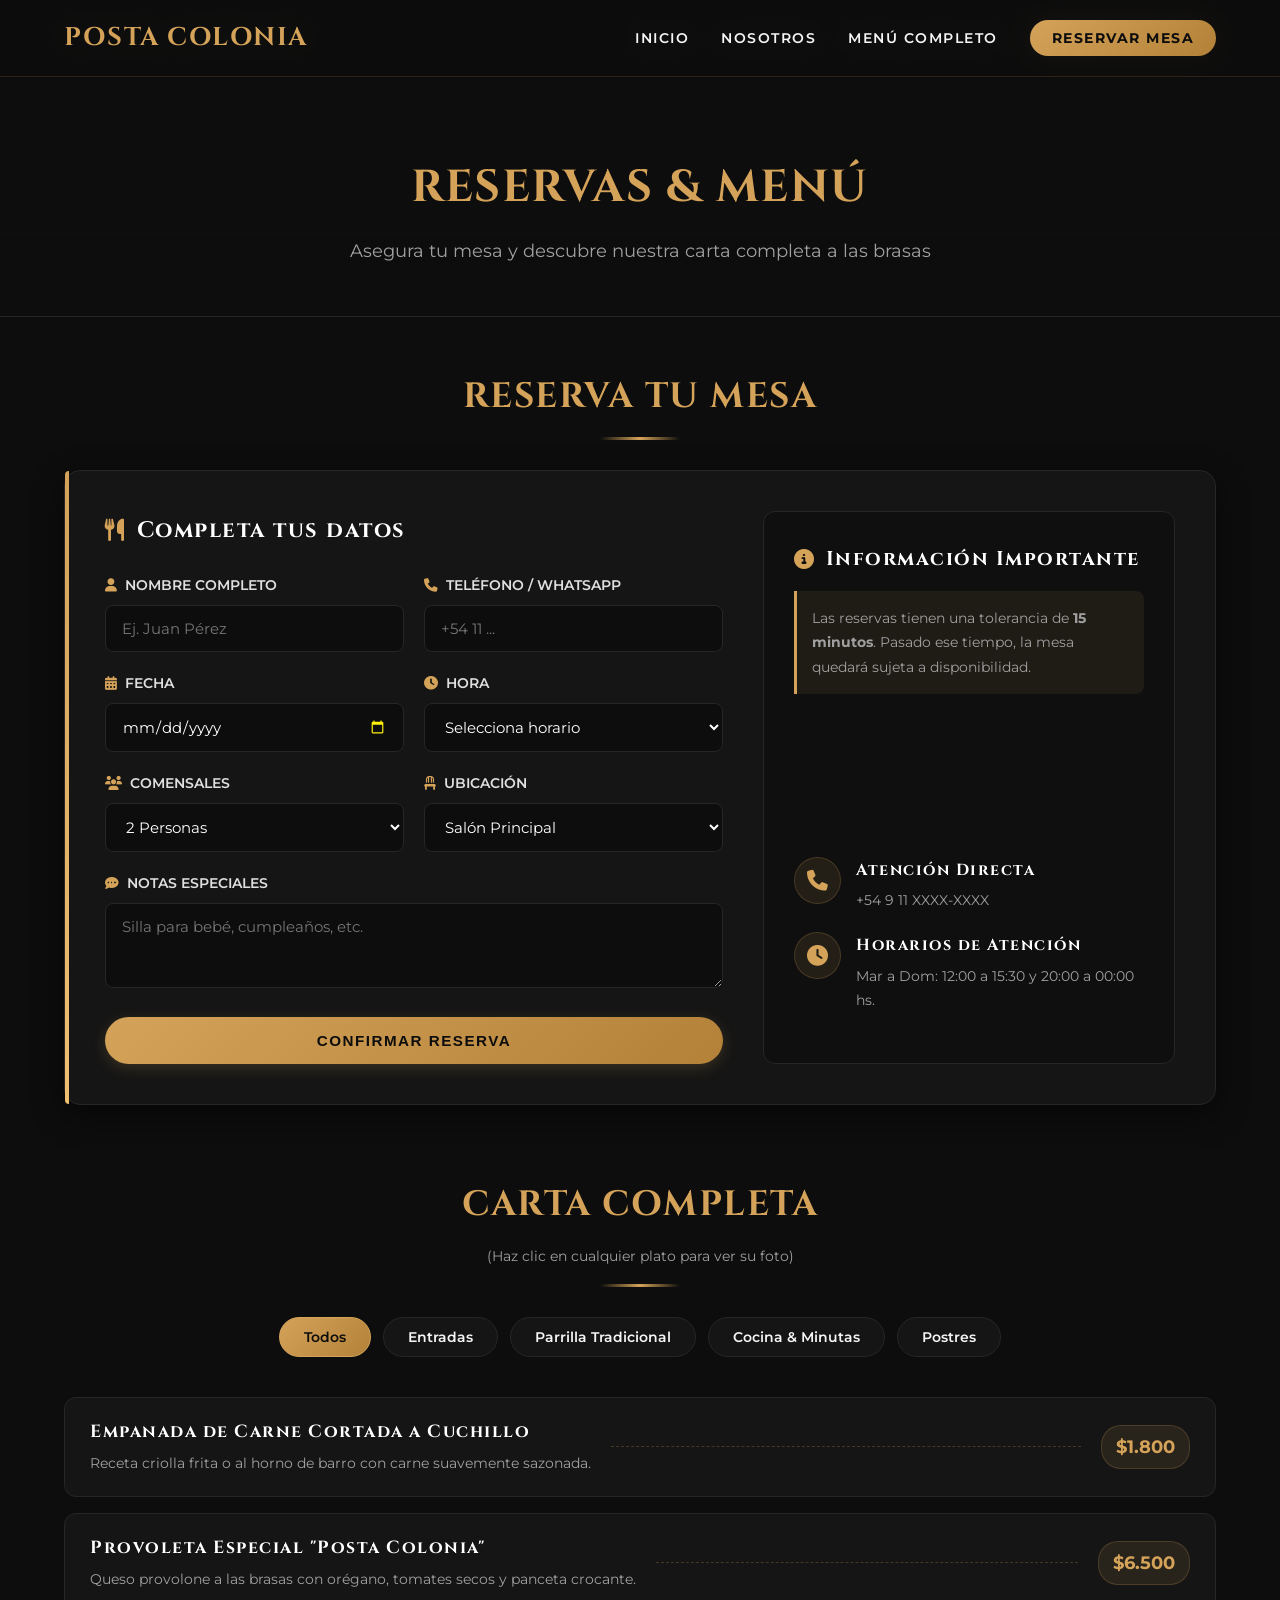
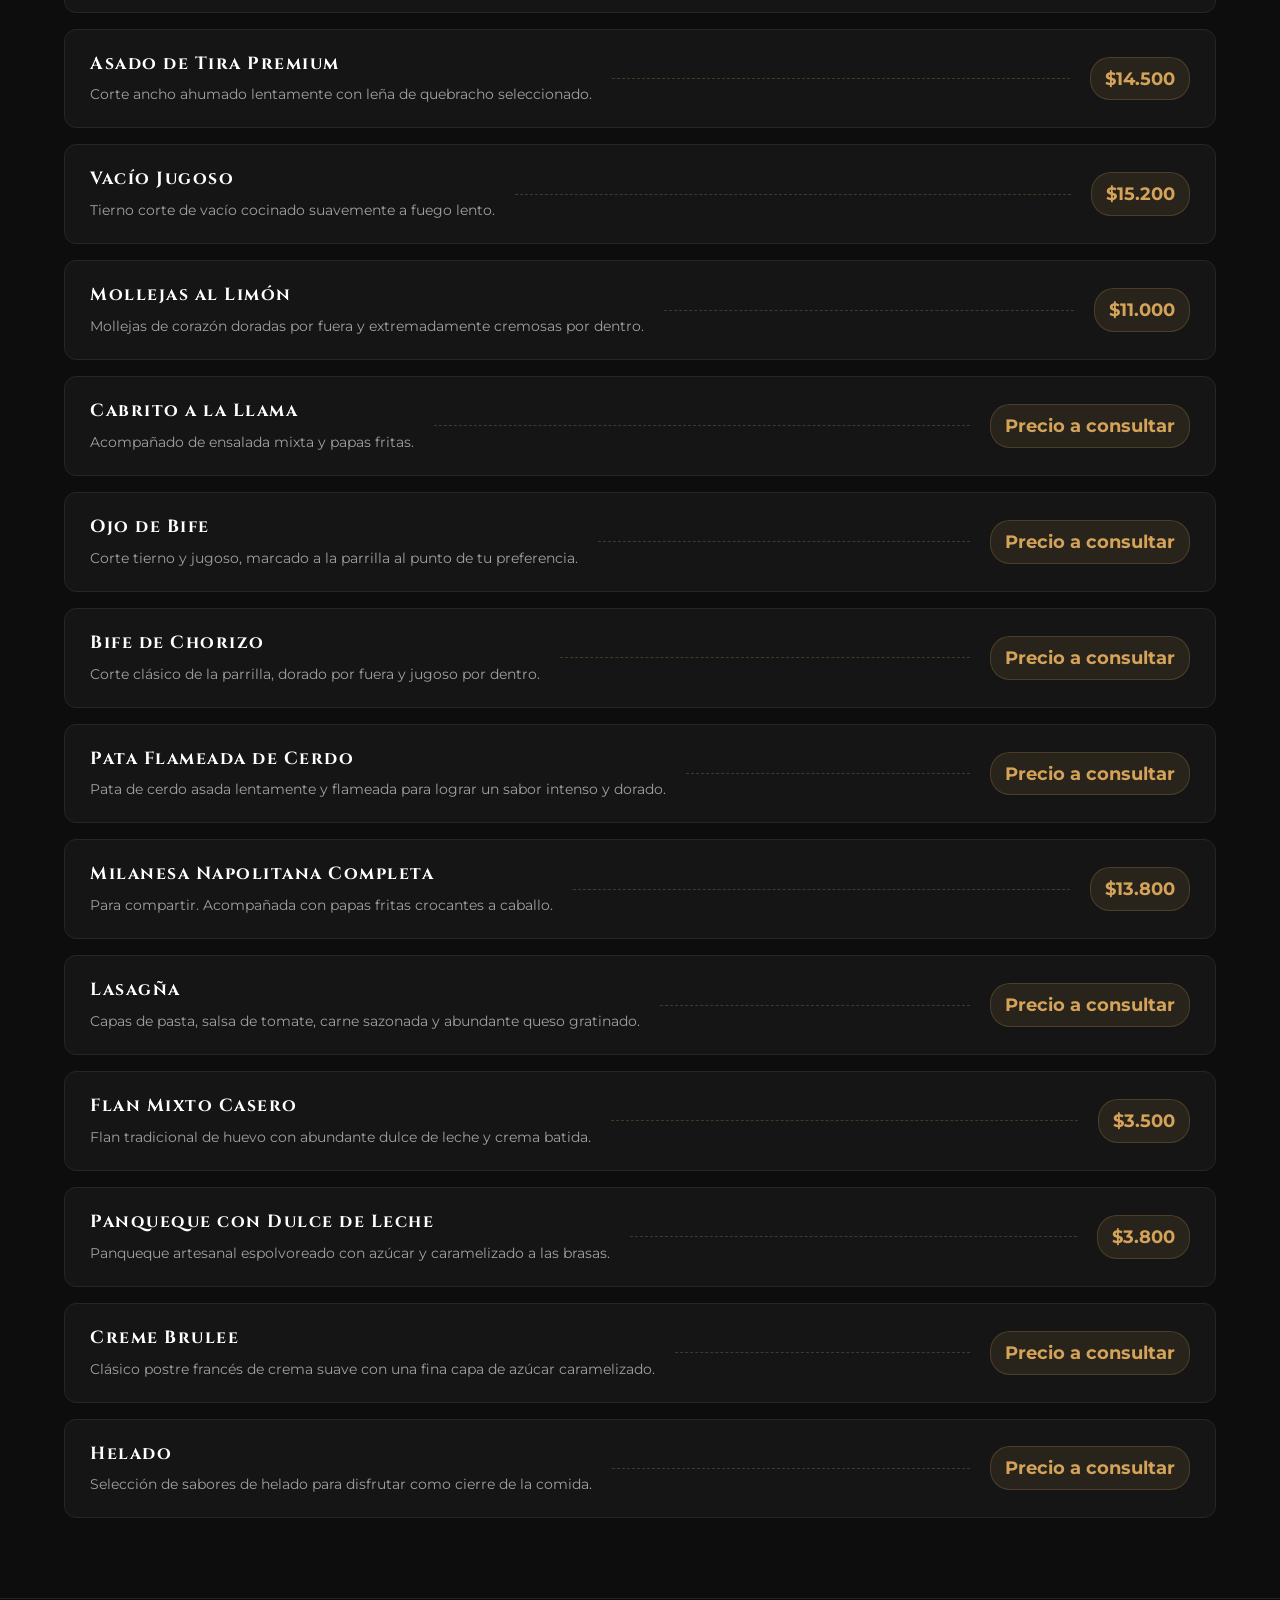
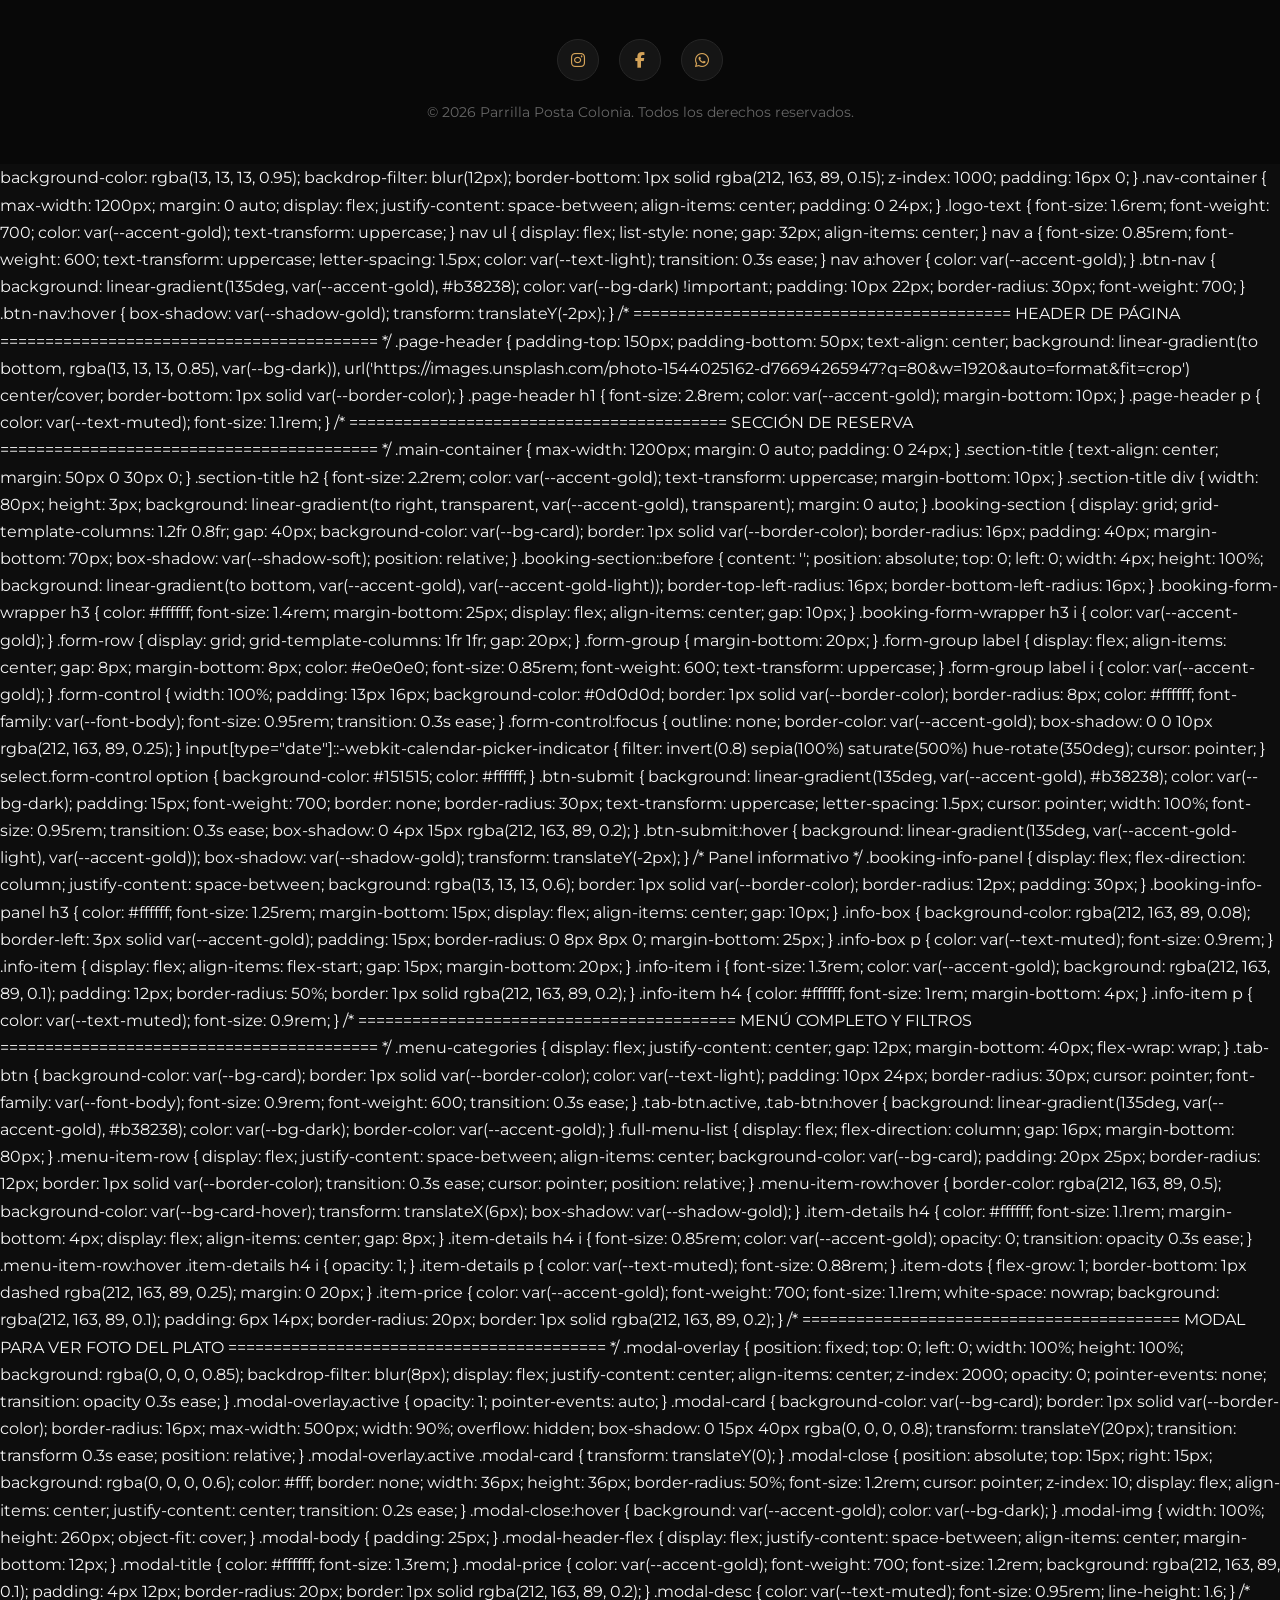
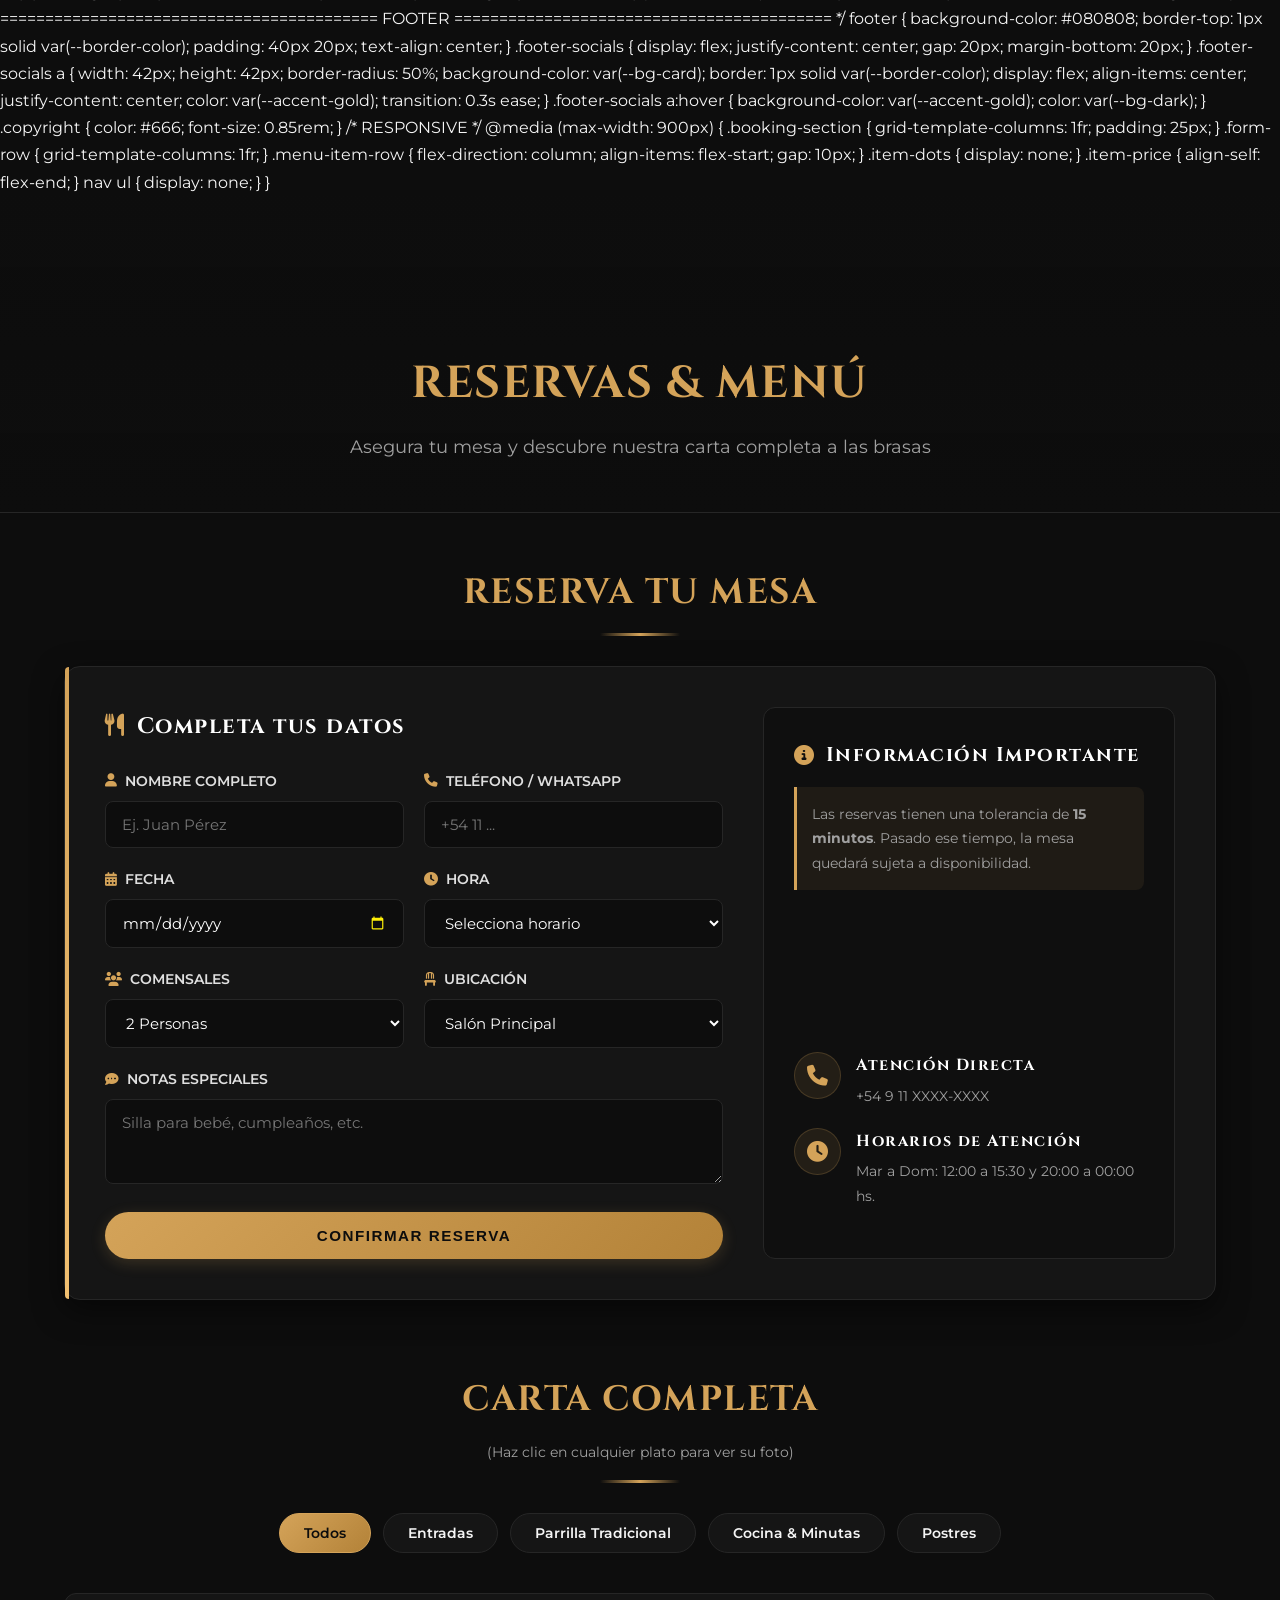
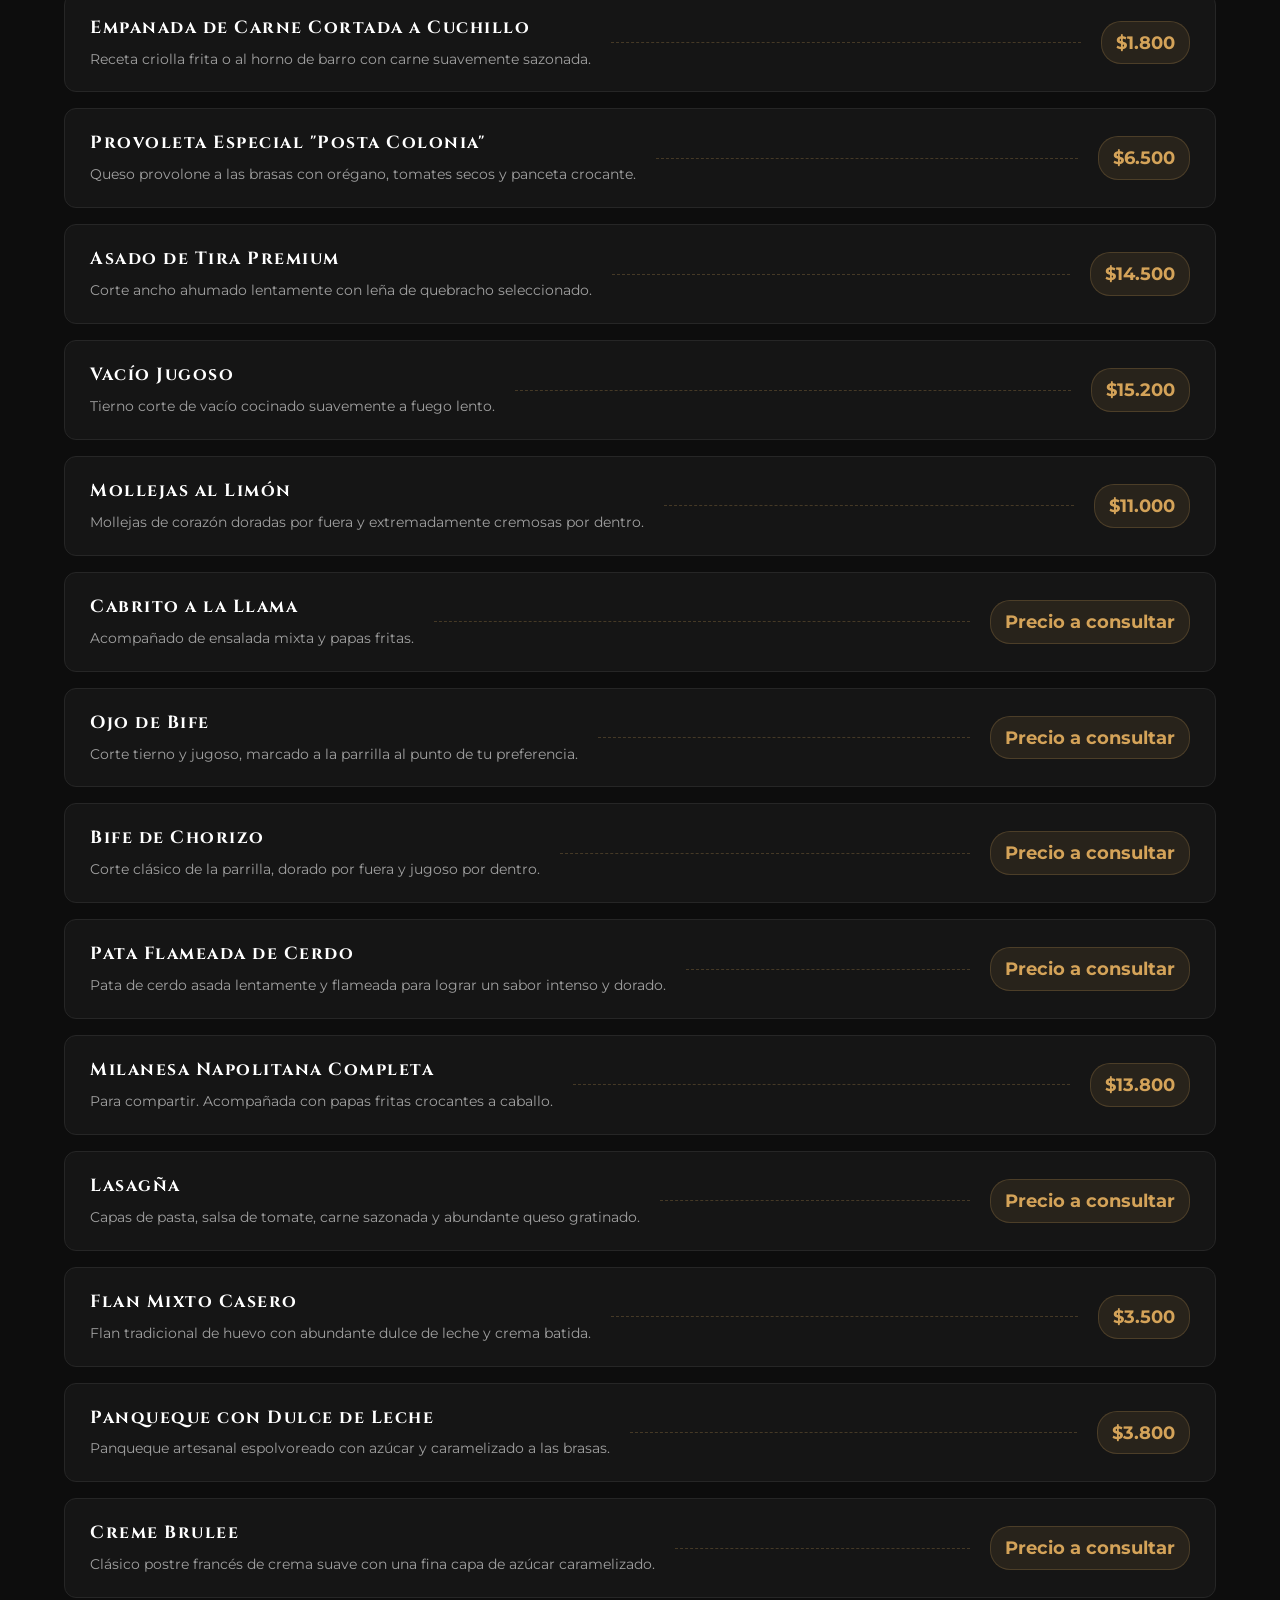
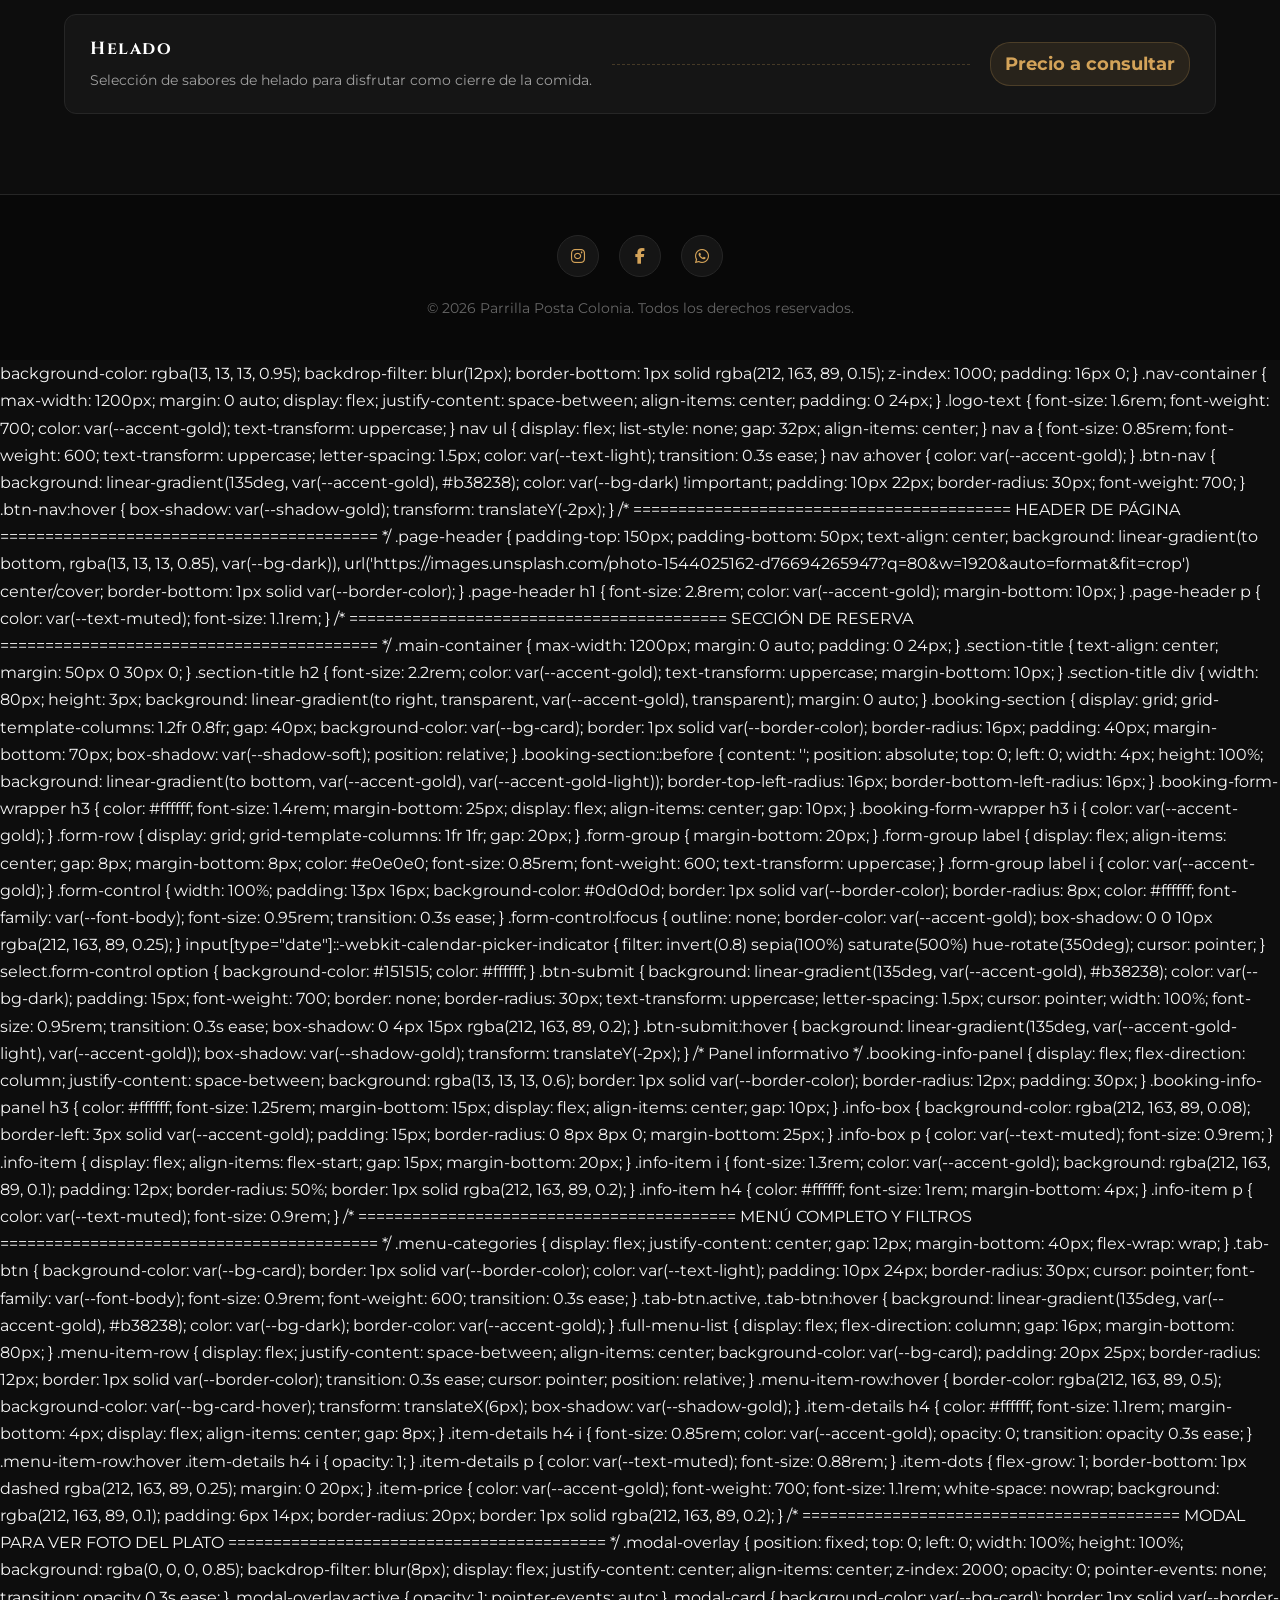
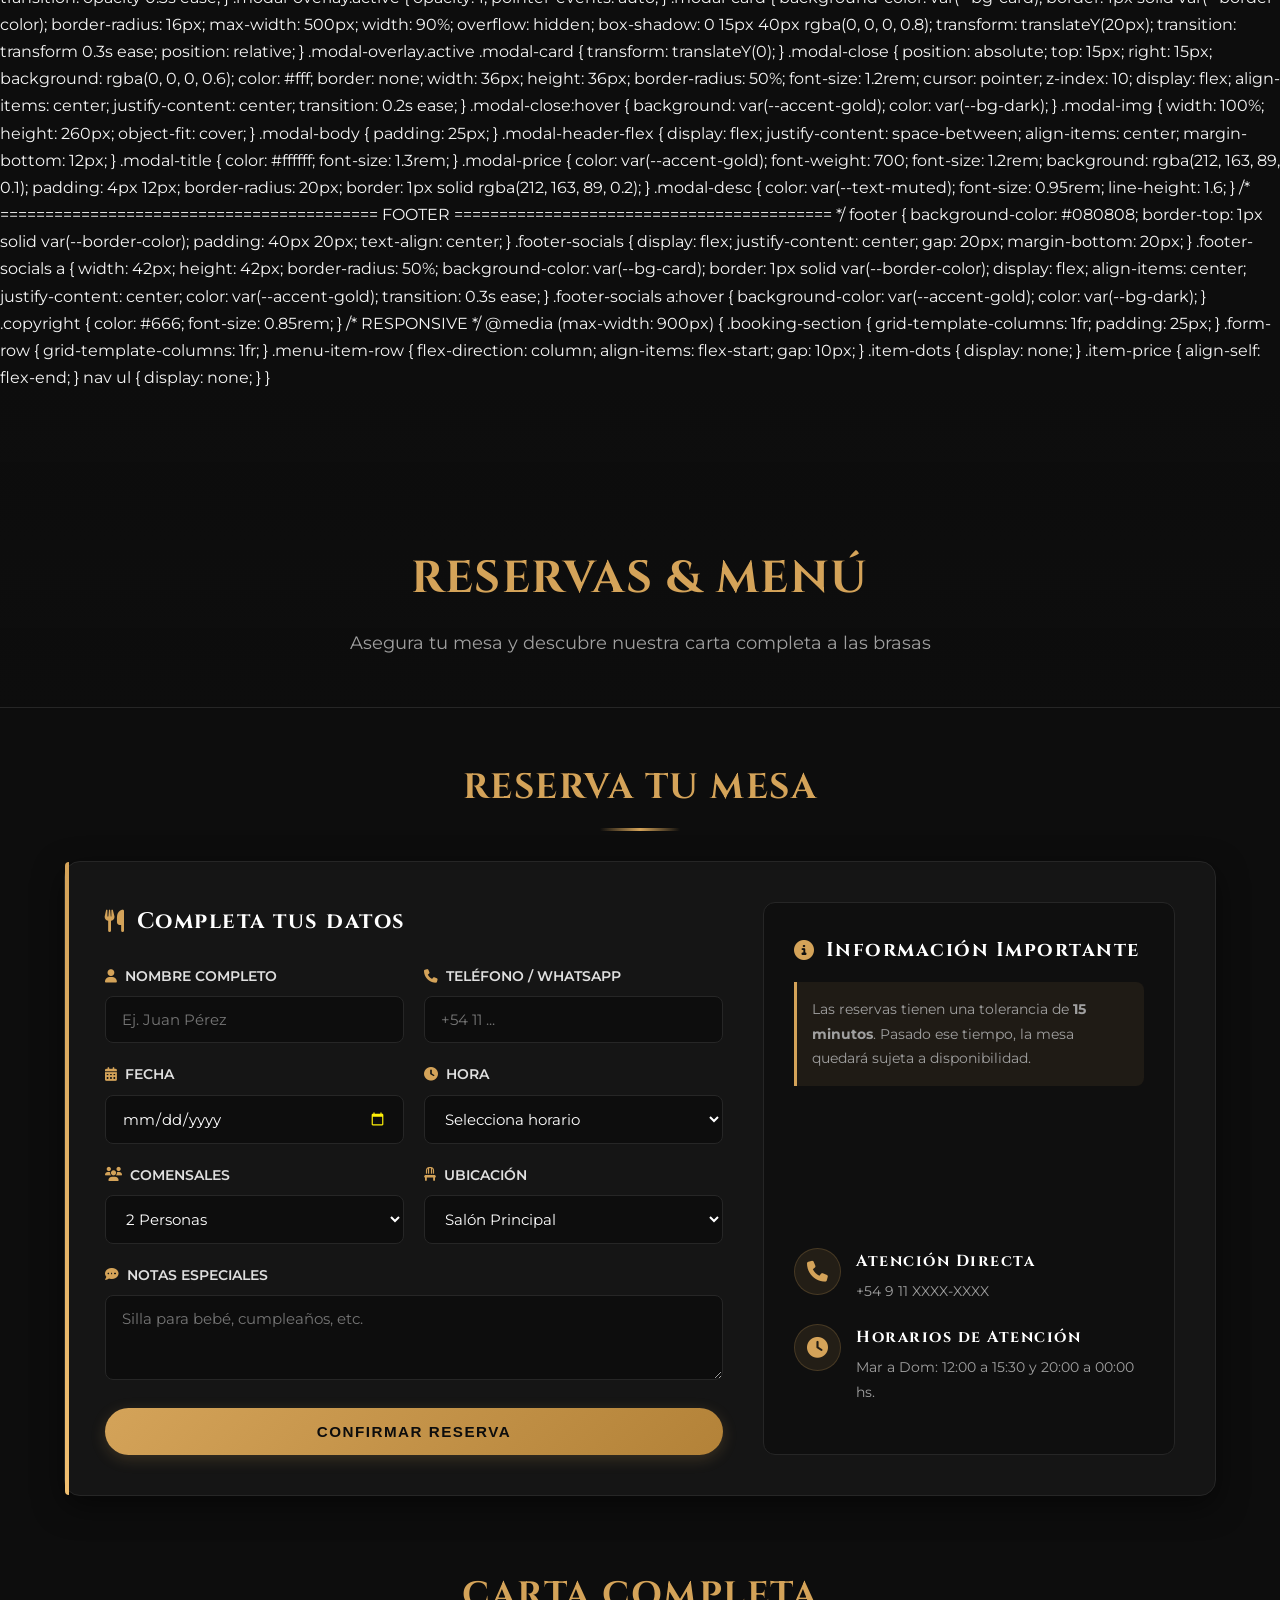
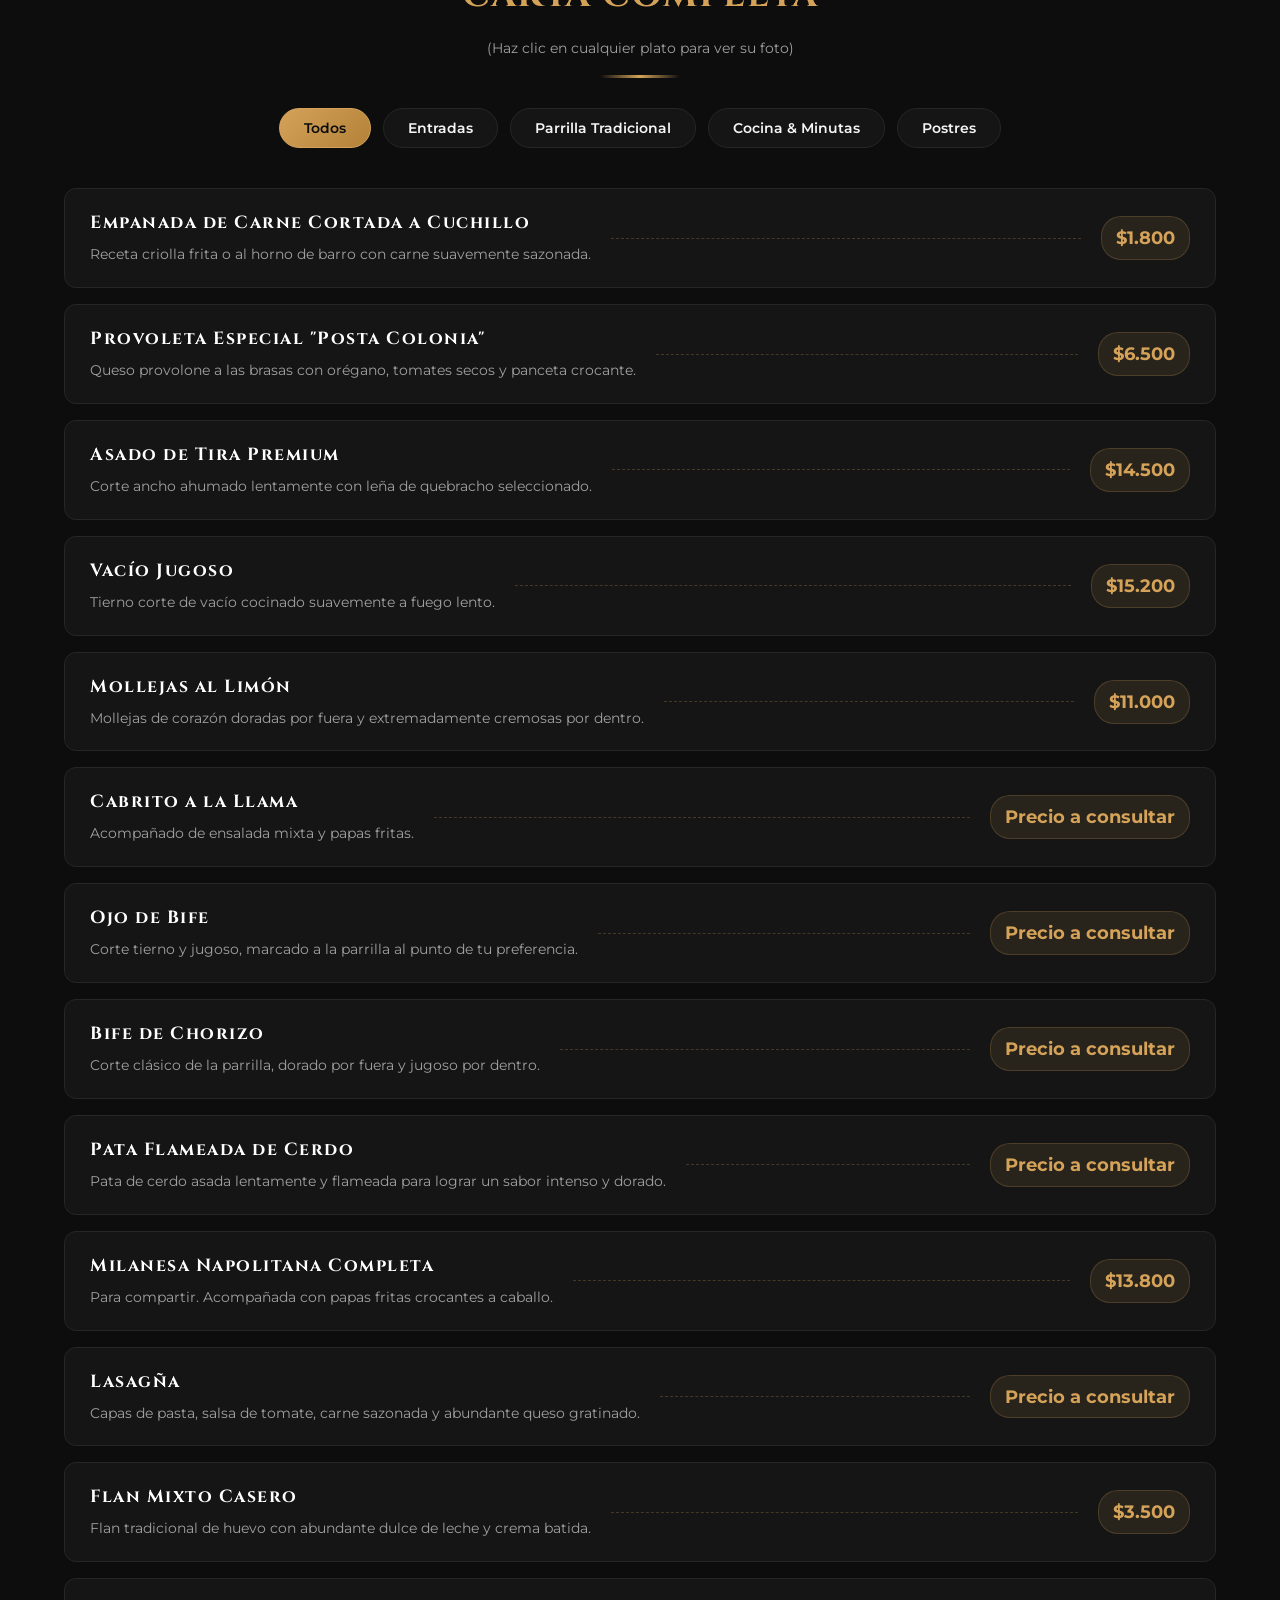
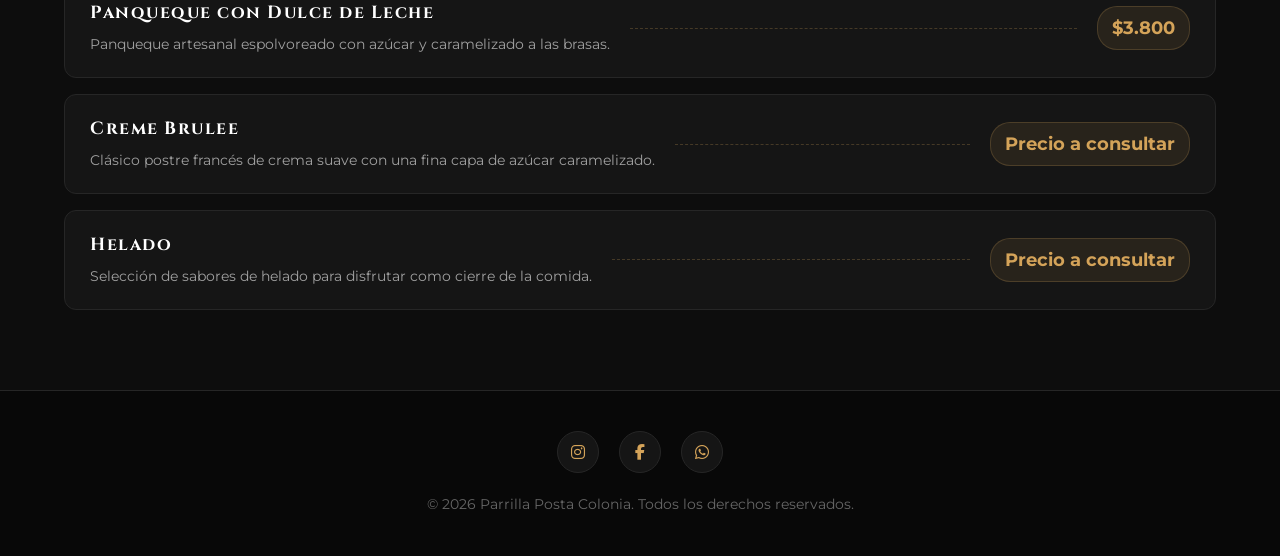
==== commit ca96e181: "Update print statement from 'Hello' to 'Goodbye'" ====
--- a/reservas.html
+++ b/reservas.html
@@ -651,22 +651,22 @@
                         <div class="form-row">
                             <div class="form-group">
                                 <label><i class="fa-solid fa-user"></i> Nombre Completo</label>
-                                <input type="text" class="form-control" placeholder="Ej. Juan Pérez" required>
+                                <input type="text" class="form-control" name="nombre" placeholder="Ej. Juan Pérez" required>
                             </div>
                             <div class="form-group">
                                 <label><i class="fa-solid fa-phone"></i> Teléfono / WhatsApp</label>
-                                <input type="tel" class="form-control" placeholder="+54 11 ..." required>
+                                <input type="tel" class="form-control" name="telefono" placeholder="+54 11 ..." required>
                             </div>
                         </div>
 
                         <div class="form-row">
                             <div class="form-group">
                                 <label><i class="fa-solid fa-calendar-days"></i> Fecha</label>
-                                <input type="date" class="form-control" required>
+                                <input type="date" class="form-control" name="fecha" required>
                             </div>
                             <div class="form-group">
                                 <label><i class="fa-solid fa-clock"></i> Hora</label>
-                                <select class="form-control" required>
+                                <select class="form-control" name="hora" required>
                                     <option value="">Selecciona horario</option>
                                     <option>12:30 hs (Almuerzo)</option>
                                     <option>13:30 hs (Almuerzo)</option>
@@ -681,7 +681,7 @@
                         <div class="form-row">
                             <div class="form-group">
                                 <label><i class="fa-solid fa-users"></i> Comensales</label>
-                                <select class="form-control" required>
+                                <select class="form-control" name="comensales" required>
                                     <option value="2">2 Personas</option>
                                     <option value="4">4 Personas</option>
                                     <option value="6">6 Personas</option>
@@ -690,7 +690,7 @@
                             </div>
                             <div class="form-group">
                                 <label><i class="fa-solid fa-chair"></i> Ubicación</label>
-                                <select class="form-control">
+                                <select class="form-control" name="ubicacion">
                                     <option>Salón Principal</option>
                                     <option>Patio / Cerca de Parrilla</option>
                                     <option>Zona Exterior</option>
@@ -700,7 +700,7 @@
 
                         <div class="form-group">
                             <label><i class="fa-solid fa-comment-dots"></i> Notas especiales</label>
-                            <textarea class="form-control" rows="3" placeholder="Silla para bebé, cumpleaños, etc."></textarea>
+                            <textarea class="form-control" name="notas" rows="3" placeholder="Silla para bebé, cumpleaños, etc."></textarea>
                         </div>
 
                         <button type="submit" class="btn-submit">
@@ -996,24 +996,28 @@
             e.preventDefault();
 
             const form = e.currentTarget;
-            const nombre = form.querySelector('input[type="text"]').value.trim();
-            const telefono = form.querySelector('input[type="tel"]').value.trim();
-            const fecha = form.querySelector('input[type="date"]').value;
-            const hora = form.querySelectorAll('select.form-control')[0].value;
-            const comensales = form.querySelectorAll('select.form-control')[1].value;
-            const ubicacion = form.querySelectorAll('select.form-control')[2].value;
-            const notas = form.querySelector('textarea').value.trim() || 'Sin notas especiales';
-
-            const message = `¡Nueva reserva en Posta Colonia!%0A%0A` +
-                `Nombre: ${nombre}%0A` +
-                `Teléfono: ${telefono}%0A` +
-                `Fecha: ${fecha}%0A` +
-                `Hora: ${hora}%0A` +
-                `Comensales: ${comensales}%0A` +
-                `Ubicación: ${ubicacion}%0A` +
-                `Notas: ${notas}`;
-
-            window.open(`https://wa.me/5493468614048?text=${message}`, '_blank');
+            const nombre = form.elements.nombre.value.trim();
+            const telefono = form.elements.telefono.value.trim();
+            const fecha = form.elements.fecha.value;
+            const hora = form.elements.hora.value;
+            const comensales = form.elements.comensales.value;
+            const ubicacion = form.elements.ubicacion.value;
+            const notas = form.elements.notas.value.trim() || 'Sin notas especiales';
+
+            const message = [
+                '¡Nueva reserva en Posta Colonia!',
+                '',
+                `Nombre: ${nombre}`,
+                `Teléfono: ${telefono}`,
+                `Fecha: ${fecha}`,
+                `Hora: ${hora}`,
+                `Comensales: ${comensales}`,
+                `Ubicación: ${ubicacion}`,
+                `Notas: ${notas}`
+            ].join('\n');
+
+            const whatsappUrl = `https://wa.me/5493468614048?text=${encodeURIComponent(message)}`;
+            window.location.href = whatsappUrl;
             alert('¡Gracias por tu reserva en Parrilla Posta Colonia! Te enviaremos una confirmación por WhatsApp.');
             form.reset();
         });
@@ -1888,6 +1892,963 @@
     <!-- FOOTER -->
     <footer>
         <div class="footer-socials">
+            <a href="https://www.instagram.com/postacolonia_parrilla/" target="_blank" rel="noopener noreferrer"><i class="fa-brands fa-instagram"></i></a>
+            <a href="#"><i class="fa-brands fa-facebook-f"></i></a>
+            <a href="#"><i class="fa-brands fa-whatsapp"></i></a>
+        </div>
+        <p class="copyright">&copy; 2026 Parrilla Posta Colonia. Todos los derechos reservados.</p>
+    </footer>
+
+    <!-- SCRIPT JS -->
+    <script>
+        // Filtrado de categorías
+        function filterMenu(category, e) {
+            const items = document.querySelectorAll('.category-item');
+            const buttons = document.querySelectorAll('.tab-btn');
+
+            buttons.forEach(btn => btn.classList.remove('active'));
+            e.target.classList.add('active');
+
+            items.forEach(item => {
+                if (category === 'all' || item.classList.contains(category)) {
+                    item.style.display = 'flex';
+                } else {
+                    item.style.display = 'none';
+                }
+            });
+        }
+
+        // Abrir Modal de Foto al hacer clic en un plato
+        const modal = document.getElementById('plateModal');
+        const modalImg = document.getElementById('modalImg');
+        const modalTitle = document.getElementById('modalTitle');
+        const modalDesc = document.getElementById('modalDesc');
+        const modalPrice = document.getElementById('modalPrice');
+
+        document.querySelectorAll('.menu-item-row').forEach(row => {
+            row.addEventListener('click', () => {
+                const title = row.querySelector('h4').childNodes[0].textContent.trim();
+                const desc = row.querySelector('p').textContent;
+                const price = row.querySelector('.item-price').textContent;
+                const imgSrc = row.getAttribute('data-img');
+
+                modalTitle.textContent = title;
+                modalDesc.textContent = desc;
+                modalPrice.textContent = price;
+                modalImg.src = imgSrc;
+
+                modal.classList.add('active');
+            });
+        });
+
+        function closeModal() {
+            modal.classList.remove('active');
+        }
+
+        // Cerrar modal al hacer clic fuera del contenido
+        modal.addEventListener('click', (e) => {
+            if (e.target === modal) {
+                closeModal();
+            }
+        });
+
+        // Formulario
+        document.getElementById('reservationForm').addEventListener('submit', function(e) {
+            e.preventDefault();
+
+            const form = e.currentTarget;
+            const nombre = form.querySelector('input[type="text"]').value.trim();
+            const telefono = form.querySelector('input[type="tel"]').value.trim();
+            const fecha = form.querySelector('input[type="date"]').value;
+            const hora = form.querySelectorAll('select.form-control')[0].value;
+            const comensales = form.querySelectorAll('select.form-control')[1].value;
+            const ubicacion = form.querySelectorAll('select.form-control')[2].value;
+            const notas = form.querySelector('textarea').value.trim() || 'Sin notas especiales';
+
+            const message = `¡Nueva reserva en Posta Colonia!%0A%0A` +
+                `Nombre: ${nombre}%0A` +
+                `Teléfono: ${telefono}%0A` +
+                `Fecha: ${fecha}%0A` +
+                `Hora: ${hora}%0A` +
+                `Comensales: ${comensales}%0A` +
+                `Ubicación: ${ubicacion}%0A` +
+                `Notas: ${notas}`;
+
+            window.open(`https://wa.me/5493468614048?text=${message}`, '_blank');
+            alert('¡Gracias por tu reserva en Parrilla Posta Colonia! Te enviaremos una confirmación por WhatsApp.');
+            form.reset();
+        });
+    </script>
+</body>
+</html>            background-color: rgba(13, 13, 13, 0.95);
+            backdrop-filter: blur(12px);
+            border-bottom: 1px solid rgba(212, 163, 89, 0.15);
+            z-index: 1000;
+            padding: 16px 0;
+        }
+
+        .nav-container {
+            max-width: 1200px;
+            margin: 0 auto;
+            display: flex;
+            justify-content: space-between;
+            align-items: center;
+            padding: 0 24px;
+        }
+
+        .logo-text {
+            font-size: 1.6rem;
+            font-weight: 700;
+            color: var(--accent-gold);
+            text-transform: uppercase;
+        }
+
+        nav ul {
+            display: flex;
+            list-style: none;
+            gap: 32px;
+            align-items: center;
+        }
+
+        nav a {
+            font-size: 0.85rem;
+            font-weight: 600;
+            text-transform: uppercase;
+            letter-spacing: 1.5px;
+            color: var(--text-light);
+            transition: 0.3s ease;
+        }
+
+        nav a:hover {
+            color: var(--accent-gold);
+        }
+
+        .btn-nav {
+            background: linear-gradient(135deg, var(--accent-gold), #b38238);
+            color: var(--bg-dark) !important;
+            padding: 10px 22px;
+            border-radius: 30px;
+            font-weight: 700;
+        }
+
+        .btn-nav:hover {
+            box-shadow: var(--shadow-gold);
+            transform: translateY(-2px);
+        }
+
+        /* ==========================================
+           HEADER DE PÁGINA
+           ========================================== */
+        .page-header {
+            padding-top: 150px;
+            padding-bottom: 50px;
+            text-align: center;
+            background: linear-gradient(to bottom, rgba(13, 13, 13, 0.85), var(--bg-dark)), 
+                        url('https://images.unsplash.com/photo-1544025162-d76694265947?q=80&w=1920&auto=format&fit=crop') center/cover;
+            border-bottom: 1px solid var(--border-color);
+        }
+
+        .page-header h1 {
+            font-size: 2.8rem;
+            color: var(--accent-gold);
+            margin-bottom: 10px;
+        }
+
+        .page-header p {
+            color: var(--text-muted);
+            font-size: 1.1rem;
+        }
+
+        /* ==========================================
+           SECCIÓN DE RESERVA
+           ========================================== */
+        .main-container {
+            max-width: 1200px;
+            margin: 0 auto;
+            padding: 0 24px;
+        }
+
+        .section-title {
+            text-align: center;
+            margin: 50px 0 30px 0;
+        }
+
+        .section-title h2 {
+            font-size: 2.2rem;
+            color: var(--accent-gold);
+            text-transform: uppercase;
+            margin-bottom: 10px;
+        }
+
+        .section-title div {
+            width: 80px;
+            height: 3px;
+            background: linear-gradient(to right, transparent, var(--accent-gold), transparent);
+            margin: 0 auto;
+        }
+
+        .booking-section {
+            display: grid;
+            grid-template-columns: 1.2fr 0.8fr;
+            gap: 40px;
+            background-color: var(--bg-card);
+            border: 1px solid var(--border-color);
+            border-radius: 16px;
+            padding: 40px;
+            margin-bottom: 70px;
+            box-shadow: var(--shadow-soft);
+            position: relative;
+        }
+
+        .booking-section::before {
+            content: '';
+            position: absolute;
+            top: 0;
+            left: 0;
+            width: 4px;
+            height: 100%;
+            background: linear-gradient(to bottom, var(--accent-gold), var(--accent-gold-light));
+            border-top-left-radius: 16px;
+            border-bottom-left-radius: 16px;
+        }
+
+        .booking-form-wrapper h3 {
+            color: #ffffff;
+            font-size: 1.4rem;
+            margin-bottom: 25px;
+            display: flex;
+            align-items: center;
+            gap: 10px;
+        }
+
+        .booking-form-wrapper h3 i {
+            color: var(--accent-gold);
+        }
+
+        .form-row {
+            display: grid;
+            grid-template-columns: 1fr 1fr;
+            gap: 20px;
+        }
+
+        .form-group {
+            margin-bottom: 20px;
+        }
+
+        .form-group label {
+            display: flex;
+            align-items: center;
+            gap: 8px;
+            margin-bottom: 8px;
+            color: #e0e0e0;
+            font-size: 0.85rem;
+            font-weight: 600;
+            text-transform: uppercase;
+        }
+
+        .form-group label i {
+            color: var(--accent-gold);
+        }
+
+        .form-control {
+            width: 100%;
+            padding: 13px 16px;
+            background-color: #0d0d0d;
+            border: 1px solid var(--border-color);
+            border-radius: 8px;
+            color: #ffffff;
+            font-family: var(--font-body);
+            font-size: 0.95rem;
+            transition: 0.3s ease;
+        }
+
+        .form-control:focus {
+            outline: none;
+            border-color: var(--accent-gold);
+            box-shadow: 0 0 10px rgba(212, 163, 89, 0.25);
+        }
+
+        input[type="date"]::-webkit-calendar-picker-indicator {
+            filter: invert(0.8) sepia(100%) saturate(500%) hue-rotate(350deg);
+            cursor: pointer;
+        }
+
+        select.form-control option {
+            background-color: #151515;
+            color: #ffffff;
+        }
+
+        .btn-submit {
+            background: linear-gradient(135deg, var(--accent-gold), #b38238);
+            color: var(--bg-dark);
+            padding: 15px;
+            font-weight: 700;
+            border: none;
+            border-radius: 30px;
+            text-transform: uppercase;
+            letter-spacing: 1.5px;
+            cursor: pointer;
+            width: 100%;
+            font-size: 0.95rem;
+            transition: 0.3s ease;
+            box-shadow: 0 4px 15px rgba(212, 163, 89, 0.2);
+        }
+
+        .btn-submit:hover {
+            background: linear-gradient(135deg, var(--accent-gold-light), var(--accent-gold));
+            box-shadow: var(--shadow-gold);
+            transform: translateY(-2px);
+        }
+
+        /* Panel informativo */
+        .booking-info-panel {
+            display: flex;
+            flex-direction: column;
+            justify-content: space-between;
+            background: rgba(13, 13, 13, 0.6);
+            border: 1px solid var(--border-color);
+            border-radius: 12px;
+            padding: 30px;
+        }
+
+        .booking-info-panel h3 {
+            color: #ffffff;
+            font-size: 1.25rem;
+            margin-bottom: 15px;
+            display: flex;
+            align-items: center;
+            gap: 10px;
+        }
+
+        .info-box {
+            background-color: rgba(212, 163, 89, 0.08);
+            border-left: 3px solid var(--accent-gold);
+            padding: 15px;
+            border-radius: 0 8px 8px 0;
+            margin-bottom: 25px;
+        }
+
+        .info-box p {
+            color: var(--text-muted);
+            font-size: 0.9rem;
+        }
+
+        .info-item {
+            display: flex;
+            align-items: flex-start;
+            gap: 15px;
+            margin-bottom: 20px;
+        }
+
+        .info-item i {
+            font-size: 1.3rem;
+            color: var(--accent-gold);
+            background: rgba(212, 163, 89, 0.1);
+            padding: 12px;
+            border-radius: 50%;
+            border: 1px solid rgba(212, 163, 89, 0.2);
+        }
+
+        .info-item h4 {
+            color: #ffffff;
+            font-size: 1rem;
+            margin-bottom: 4px;
+        }
+
+        .info-item p {
+            color: var(--text-muted);
+            font-size: 0.9rem;
+        }
+
+        /* ==========================================
+           MENÚ COMPLETO Y FILTROS
+           ========================================== */
+        .menu-categories {
+            display: flex;
+            justify-content: center;
+            gap: 12px;
+            margin-bottom: 40px;
+            flex-wrap: wrap;
+        }
+
+        .tab-btn {
+            background-color: var(--bg-card);
+            border: 1px solid var(--border-color);
+            color: var(--text-light);
+            padding: 10px 24px;
+            border-radius: 30px;
+            cursor: pointer;
+            font-family: var(--font-body);
+            font-size: 0.9rem;
+            font-weight: 600;
+            transition: 0.3s ease;
+        }
+
+        .tab-btn.active, .tab-btn:hover {
+            background: linear-gradient(135deg, var(--accent-gold), #b38238);
+            color: var(--bg-dark);
+            border-color: var(--accent-gold);
+        }
+
+        .full-menu-list {
+            display: flex;
+            flex-direction: column;
+            gap: 16px;
+            margin-bottom: 80px;
+        }
+
+        .menu-item-row {
+            display: flex;
+            justify-content: space-between;
+            align-items: center;
+            background-color: var(--bg-card);
+            padding: 20px 25px;
+            border-radius: 12px;
+            border: 1px solid var(--border-color);
+            transition: 0.3s ease;
+            cursor: pointer;
+            position: relative;
+        }
+
+        .menu-item-row:hover {
+            border-color: rgba(212, 163, 89, 0.5);
+            background-color: var(--bg-card-hover);
+            transform: translateX(6px);
+            box-shadow: var(--shadow-gold);
+        }
+
+        .item-details h4 {
+            color: #ffffff;
+            font-size: 1.1rem;
+            margin-bottom: 4px;
+            display: flex;
+            align-items: center;
+            gap: 8px;
+        }
+
+        .item-details h4 i {
+            font-size: 0.85rem;
+            color: var(--accent-gold);
+            opacity: 0;
+            transition: opacity 0.3s ease;
+        }
+
+        .menu-item-row:hover .item-details h4 i {
+            opacity: 1;
+        }
+
+        .item-details p {
+            color: var(--text-muted);
+            font-size: 0.88rem;
+        }
+
+        .item-dots {
+            flex-grow: 1;
+            border-bottom: 1px dashed rgba(212, 163, 89, 0.25);
+            margin: 0 20px;
+        }
+
+        .item-price {
+            color: var(--accent-gold);
+            font-weight: 700;
+            font-size: 1.1rem;
+            white-space: nowrap;
+            background: rgba(212, 163, 89, 0.1);
+            padding: 6px 14px;
+            border-radius: 20px;
+            border: 1px solid rgba(212, 163, 89, 0.2);
+        }
+
+        /* ==========================================
+           MODAL PARA VER FOTO DEL PLATO
+           ========================================== */
+        .modal-overlay {
+            position: fixed;
+            top: 0;
+            left: 0;
+            width: 100%;
+            height: 100%;
+            background: rgba(0, 0, 0, 0.85);
+            backdrop-filter: blur(8px);
+            display: flex;
+            justify-content: center;
+            align-items: center;
+            z-index: 2000;
+            opacity: 0;
+            pointer-events: none;
+            transition: opacity 0.3s ease;
+        }
+
+        .modal-overlay.active {
+            opacity: 1;
+            pointer-events: auto;
+        }
+
+        .modal-card {
+            background-color: var(--bg-card);
+            border: 1px solid var(--border-color);
+            border-radius: 16px;
+            max-width: 500px;
+            width: 90%;
+            overflow: hidden;
+            box-shadow: 0 15px 40px rgba(0, 0, 0, 0.8);
+            transform: translateY(20px);
+            transition: transform 0.3s ease;
+            position: relative;
+        }
+
+        .modal-overlay.active .modal-card {
+            transform: translateY(0);
+        }
+
+        .modal-close {
+            position: absolute;
+            top: 15px;
+            right: 15px;
+            background: rgba(0, 0, 0, 0.6);
+            color: #fff;
+            border: none;
+            width: 36px;
+            height: 36px;
+            border-radius: 50%;
+            font-size: 1.2rem;
+            cursor: pointer;
+            z-index: 10;
+            display: flex;
+            align-items: center;
+            justify-content: center;
+            transition: 0.2s ease;
+        }
+
+        .modal-close:hover {
+            background: var(--accent-gold);
+            color: var(--bg-dark);
+        }
+
+        .modal-img {
+            width: 100%;
+            height: 260px;
+            object-fit: cover;
+        }
+
+        .modal-body {
+            padding: 25px;
+        }
+
+        .modal-header-flex {
+            display: flex;
+            justify-content: space-between;
+            align-items: center;
+            margin-bottom: 12px;
+        }
+
+        .modal-title {
+            color: #ffffff;
+            font-size: 1.3rem;
+        }
+
+        .modal-price {
+            color: var(--accent-gold);
+            font-weight: 700;
+            font-size: 1.2rem;
+            background: rgba(212, 163, 89, 0.1);
+            padding: 4px 12px;
+            border-radius: 20px;
+            border: 1px solid rgba(212, 163, 89, 0.2);
+        }
+
+        .modal-desc {
+            color: var(--text-muted);
+            font-size: 0.95rem;
+            line-height: 1.6;
+        }
+
+        /* ==========================================
+           FOOTER
+           ========================================== */
+        footer {
+            background-color: #080808;
+            border-top: 1px solid var(--border-color);
+            padding: 40px 20px;
+            text-align: center;
+        }
+
+        .footer-socials {
+            display: flex;
+            justify-content: center;
+            gap: 20px;
+            margin-bottom: 20px;
+        }
+
+        .footer-socials a {
+            width: 42px;
+            height: 42px;
+            border-radius: 50%;
+            background-color: var(--bg-card);
+            border: 1px solid var(--border-color);
+            display: flex;
+            align-items: center;
+            justify-content: center;
+            color: var(--accent-gold);
+            transition: 0.3s ease;
+        }
+
+        .footer-socials a:hover {
+            background-color: var(--accent-gold);
+            color: var(--bg-dark);
+        }
+
+        .copyright {
+            color: #666;
+            font-size: 0.85rem;
+        }
+
+        /* RESPONSIVE */
+        @media (max-width: 900px) {
+            .booking-section {
+                grid-template-columns: 1fr;
+                padding: 25px;
+            }
+            .form-row {
+                grid-template-columns: 1fr;
+            }
+            .menu-item-row {
+                flex-direction: column;
+                align-items: flex-start;
+                gap: 10px;
+            }
+            .item-dots {
+                display: none;
+            }
+            .item-price {
+                align-self: flex-end;
+            }
+            nav ul {
+                display: none;
+            }
+        }
+    </style>
+</head>
+<body>
+
+    <!-- NAVBAR -->
+    <header>
+        <div class="nav-container">
+            <a href="index.html" class="logo-text brand-font">Posta Colonia</a>
+            <nav>
+                <ul>
+                    <li><a href="index.html#inicio">Inicio</a></li>
+                    <li><a href="index.html#nosotros">Nosotros</a></li>
+                    <li><a href="#menu-completo">Menú Completo</a></li>
+                    <li><a href="#reservas" class="btn-nav">Reservar Mesa</a></li>
+                </ul>
+            </nav>
+        </div>
+    </header>
+
+    <!-- HEADER DE PÁGINA -->
+    <div class="page-header">
+        <h1 class="brand-font">RESERVAS & MENÚ</h1>
+        <p>Asegura tu mesa y descubre nuestra carta completa a las brasas</p>
+    </div>
+
+    <main class="main-container">
+
+        <!-- SECCIÓN DE RESERVA -->
+        <section id="reservas">
+            <div class="section-title">
+                <h2>Reserva tu Mesa</h2>
+                <div></div>
+            </div>
+
+            <div class="booking-section">
+                <!-- FORMULARIO -->
+                <div class="booking-form-wrapper">
+                    <h3><i class="fa-solid fa-utensils"></i> Completa tus datos</h3>
+                    <form id="reservationForm">
+                        <div class="form-row">
+                            <div class="form-group">
+                                <label><i class="fa-solid fa-user"></i> Nombre Completo</label>
+                                <input type="text" class="form-control" placeholder="Ej. Juan Pérez" required>
+                            </div>
+                            <div class="form-group">
+                                <label><i class="fa-solid fa-phone"></i> Teléfono / WhatsApp</label>
+                                <input type="tel" class="form-control" placeholder="+54 11 ..." required>
+                            </div>
+                        </div>
+
+                        <div class="form-row">
+                            <div class="form-group">
+                                <label><i class="fa-solid fa-calendar-days"></i> Fecha</label>
+                                <input type="date" class="form-control" required>
+                            </div>
+                            <div class="form-group">
+                                <label><i class="fa-solid fa-clock"></i> Hora</label>
+                                <select class="form-control" required>
+                                    <option value="">Selecciona horario</option>
+                                    <option>12:30 hs (Almuerzo)</option>
+                                    <option>13:30 hs (Almuerzo)</option>
+                                    <option>14:30 hs (Almuerzo)</option>
+                                    <option>20:30 hs (Cena)</option>
+                                    <option>21:30 hs (Cena)</option>
+                                    <option>22:30 hs (Cena)</option>
+                                </select>
+                            </div>
+                        </div>
+
+                        <div class="form-row">
+                            <div class="form-group">
+                                <label><i class="fa-solid fa-users"></i> Comensales</label>
+                                <select class="form-control" required>
+                                    <option value="2">2 Personas</option>
+                                    <option value="4">4 Personas</option>
+                                    <option value="6">6 Personas</option>
+                                    <option value="8">Grupo (+8 Personas)</option>
+                                </select>
+                            </div>
+                            <div class="form-group">
+                                <label><i class="fa-solid fa-chair"></i> Ubicación</label>
+                                <select class="form-control">
+                                    <option>Salón Principal</option>
+                                    <option>Patio / Cerca de Parrilla</option>
+                                    <option>Zona Exterior</option>
+                                </select>
+                            </div>
+                        </div>
+
+                        <div class="form-group">
+                            <label><i class="fa-solid fa-comment-dots"></i> Notas especiales</label>
+                            <textarea class="form-control" rows="3" placeholder="Silla para bebé, cumpleaños, etc."></textarea>
+                        </div>
+
+                        <button type="submit" class="btn-submit">
+                            Confirmar Reserva
+                        </button>
+                    </form>
+                </div>
+
+                <!-- PANEL INFORMATIVO -->
+                <div class="booking-info-panel">
+                    <div>
+                        <h3><i class="fa-solid fa-circle-info" style="color: var(--accent-gold);"></i> Información Importante</h3>
+                        <div class="info-box">
+                            <p>Las reservas tienen una tolerancia de <strong>15 minutos</strong>. Pasado ese tiempo, la mesa quedará sujeta a disponibilidad.</p>
+                        </div>
+                    </div>
+
+                    <div>
+                        <div class="info-item">
+                            <i class="fa-solid fa-phone"></i>
+                            <div>
+                                <h4>Atención Directa</h4>
+                                <p>+54 9 11 XXXX-XXXX</p>
+                            </div>
+                        </div>
+                        <div class="info-item">
+                            <i class="fa-solid fa-clock"></i>
+                            <div>
+                                <h4>Horarios de Atención</h4>
+                                <p>Mar a Dom: 12:00 a 15:30 y 20:00 a 00:00 hs.</p>
+                            </div>
+                        </div>
+                    </div>
+                </div>
+            </div>
+        </section>
+
+        <!-- MENÚ COMPLETO -->
+        <section id="menu-completo">
+            <div class="section-title">
+                <h2>Carta Completa</h2>
+                <p style="color: var(--text-muted); font-size: 0.9rem; margin-top: 5px;">(Haz clic en cualquier plato para ver su foto)</p>
+                <div style="margin-top: 15px;"></div>
+            </div>
+
+            <!-- FILTROS POR CATEGORÍA -->
+            <div class="menu-categories">
+                <button class="tab-btn active" onclick="filterMenu('all', event)">Todos</button>
+                <button class="tab-btn" onclick="filterMenu('entradas', event)">Entradas</button>
+                <button class="tab-btn" onclick="filterMenu('parrilla', event)">Parrilla Tradicional</button>
+                <button class="tab-btn" onclick="filterMenu('cocina', event)">Cocina & Minutas</button>
+                <button class="tab-btn" onclick="filterMenu('postres', event)">Postres</button>
+            </div>
+
+            <!-- PLATOS (Con atributos data-img para abrir el modal) -->
+            <div class="full-menu-list">
+                
+                <div class="menu-item-row category-item entradas" 
+                     data-img="https://resizer.glanacion.com/resizer/v2/empanadas-de-carne-cortada-a-cuchillo-con-mix-YTRLESEOGZFU5LU3G4AOBZ2EP4.jpeg?auth=1bc85880de7b6e0e41370aa13090c3d1e8e04fbc6b564b783626d40a493f821f&width=880&height=586&quality=70&smart=true">
+                    <div class="item-details">
+                        <h4>Empanada de Carne Cortada a Cuchillo <i class="fa-solid fa-eye"></i></h4>
+                        <p>Receta criolla frita o al horno de barro con carne suavemente sazonada.</p>
+                    </div>
+                    <div class="item-dots"></div>
+                    <div class="item-price">$1.800</div>
+                </div>
+
+                <div class="menu-item-row category-item entradas"
+                     data-img="https://encrypted-tbn0.gstatic.com/images?q=tbn:ANd9GcS_bOdqVGnEc_haPpBEU4rNCVIcbFv29lFUsjaT-uNGhrtdFe6Fn1cnWsja&s=10">
+                    <div class="item-details">
+                        <h4>Provoleta Especial "Posta Colonia" <i class="fa-solid fa-eye"></i></h4>
+                        <p>Queso provolone a las brasas con orégano, tomates secos y panceta crocante.</p>
+                    </div>
+                    <div class="item-dots"></div>
+                    <div class="item-price">$6.500</div>
+                </div>
+
+                <div class="menu-item-row category-item parrilla"
+                     data-img="https://encrypted-tbn0.gstatic.com/images?q=tbn:ANd9GcSMx_tt80oyaKhwEXhw0Tf1riXp4b1QSAHKjookyk59WiQzIhz2cXTNczk&s=10">
+                    <div class="item-details">
+                        <h4>Asado de Tira Premium <i class="fa-solid fa-eye"></i></h4>
+                        <p>Corte ancho ahumado lentamente con leña de quebracho seleccionado.</p>
+                    </div>
+                    <div class="item-dots"></div>
+                    <div class="item-price">$14.500</div>
+                </div>
+
+                <div class="menu-item-row category-item parrilla"
+                     data-img="https://invitadoinvierno.com/wp-content/uploads/2021/05/receta-vacio-ternera-adobado-2bis.jpg">
+                    <div class="item-details">
+                        <h4>Vacío Jugoso <i class="fa-solid fa-eye"></i></h4>
+                        <p>Tierno corte de vacío cocinado suavemente a fuego lento.</p>
+                    </div>
+                    <div class="item-dots"></div>
+                    <div class="item-price">$15.200</div>
+                </div>
+
+                <div class="menu-item-row category-item parrilla"
+                     data-img="https://media.c5n.com/p/617a51867ba7d09032b99a37b3d5fc9f/adjuntos/326/imagenes/000/380/0000380897/790x0/smart/rufino-mollejas-limon-quemado.png">
+                    <div class="item-details">
+                        <h4>Mollejas al Limón <i class="fa-solid fa-eye"></i></h4>
+                        <p>Mollejas de corazón doradas por fuera y extremadamente cremosas por dentro.</p>
+                    </div>
+                    <div class="item-dots"></div>
+                    <div class="item-price">$11.000</div>
+                </div>
+
+                <div class="menu-item-row category-item parrilla"
+                     data-img="https://encrypted-tbn0.gstatic.com/images?q=tbn:ANd9GcTutBg9PhHBFqHJNHUM5MW7sC4bcJlMrseUP_QOX5JePWhEuo8i5bg2u8xX&s=10">
+                    <div class="item-details">
+                        <h4>Cabrito a la Llama <i class="fa-solid fa-eye"></i></h4>
+                        <p>Acompañado de ensalada mixta y papas fritas.</p>
+                    </div>
+                    <div class="item-dots"></div>
+                    <div class="item-price">Precio a consultar</div>
+                </div>
+
+                <div class="menu-item-row category-item parrilla"
+                     data-img="https://images.unsplash.com/photo-1600891964092-4316c288032e?q=80&w=800&auto=format&fit=crop">
+                    <div class="item-details">
+                        <h4>Ojo de Bife <i class="fa-solid fa-eye"></i></h4>
+                        <p>Corte tierno y jugoso, marcado a la parrilla al punto de tu preferencia.</p>
+                    </div>
+                    <div class="item-dots"></div>
+                    <div class="item-price">Precio a consultar</div>
+                </div>
+
+                <div class="menu-item-row category-item parrilla"
+                     data-img="https://images.unsplash.com/photo-1558030006-450675393462?q=80&w=800&auto=format&fit=crop">
+                    <div class="item-details">
+                        <h4>Bife de Chorizo <i class="fa-solid fa-eye"></i></h4>
+                        <p>Corte clásico de la parrilla, dorado por fuera y jugoso por dentro.</p>
+                    </div>
+                    <div class="item-dots"></div>
+                    <div class="item-price">Precio a consultar</div>
+                </div>
+
+                <div class="menu-item-row category-item parrilla"
+                     data-img="https://images.unsplash.com/photo-1544025162-d76694265947?q=80&w=800&auto=format&fit=crop">
+                    <div class="item-details">
+                        <h4>Pata Flameada de Cerdo <i class="fa-solid fa-eye"></i></h4>
+                        <p>Pata de cerdo asada lentamente y flameada para lograr un sabor intenso y dorado.</p>
+                    </div>
+                    <div class="item-dots"></div>
+                    <div class="item-price">Precio a consultar</div>
+                </div>
+
+                <div class="menu-item-row category-item cocina"
+                     data-img="https://www.canal26.com/resizer/v2/LIGTI7KNTRDD5KXEC2SQUAYIAY.png?auth=996342763881166dc4dc4d575f41460c640bc2b36ad6967b8e91811e6b880855&height=675&width=1200&quality=70&smart=true">
+                    <div class="item-details">
+                        <h4>Milanesa Napolitana Completa <i class="fa-solid fa-eye"></i></h4>
+                        <p>Para compartir. Acompañada con papas fritas crocantes a caballo.</p>
+                    </div>
+                    <div class="item-dots"></div>
+                    <div class="item-price">$13.800</div>
+                </div>
+
+                <div class="menu-item-row category-item cocina"
+                     data-img="https://cdn.jwplayer.com/v2/media/KcAgyiFk/thumbnails/KnxzkZhO.jpg?width=1280">
+                    <div class="item-details">
+                        <h4>Lasagña <i class="fa-solid fa-eye"></i></h4>
+                        <p>Capas de pasta, salsa de tomate, carne sazonada y abundante queso gratinado.</p>
+                    </div>
+                    <div class="item-dots"></div>
+                    <div class="item-price">Precio a consultar</div>
+                </div>
+
+                <div class="menu-item-row category-item postres"
+                     data-img="https://media.a24.com/p/f2bff8e9a5f92d71f53a7e7054c3cbd5/adjuntos/296/imagenes/009/167/0009167419/1200x675/smart/flan-mixto-receta-casera-el-postre-mas-perfecto.png">
+                    <div class="item-details">
+                        <h4>Flan Mixto Casero <i class="fa-solid fa-eye"></i></h4>
+                        <p>Flan tradicional de huevo con abundante dulce de leche y crema batida.</p>
+                    </div>
+                    <div class="item-dots"></div>
+                    <div class="item-price">$3.500</div>
+                </div>
+
+                <div class="menu-item-row category-item postres"
+                     data-img="https://cuk-it.com/wp-content/uploads/2025/10/panqeuqes-ddlco-bb-8-819x1024.webp">
+                    <div class="item-details">
+                        <h4>Panqueque con Dulce de Leche <i class="fa-solid fa-eye"></i></h4>
+                        <p>Panqueque artesanal espolvoreado con azúcar y caramelizado a las brasas.</p>
+                    </div>
+                    <div class="item-dots"></div>
+                    <div class="item-price">$3.800</div>
+                </div>
+
+                <div class="menu-item-row category-item postres"
+                     data-img="https://gourmet.iprospect.cl/wp-content/uploads/2016/09/Creme-Brulee.jpg">
+                    <div class="item-details">
+                        <h4>Creme Brulee <i class="fa-solid fa-eye"></i></h4>
+                        <p>Clásico postre francés de crema suave con una fina capa de azúcar caramelizado.</p>
+                    </div>
+                    <div class="item-dots"></div>
+                    <div class="item-price">Precio a consultar</div>
+                </div>
+
+                <div class="menu-item-row category-item postres"
+                     data-img="https://encrypted-tbn0.gstatic.com/images?q=tbn:ANd9GcTUemvWSip9PVjdh2oka4nprQhfX-CTvCbsedfkiyxxCMXLeY_v_osl0sYG&s=10">
+                    <div class="item-details">
+                        <h4>Helado <i class="fa-solid fa-eye"></i></h4>
+                        <p>Selección de sabores de helado para disfrutar como cierre de la comida.</p>
+                    </div>
+                    <div class="item-dots"></div>
+                    <div class="item-price">Precio a consultar</div>
+                </div>
+
+            </div>
+        </section>
+
+    </main>
+
+    <!-- VENTANA EMERGENTE (MODAL DE FOTO) -->
+    <div class="modal-overlay" id="plateModal">
+        <div class="modal-card">
+            <button class="modal-close" onclick="closeModal()"><i class="fa-solid fa-xmark"></i></button>
+            <img src="" alt="Plato" class="modal-img" id="modalImg">
+            <div class="modal-body">
+                <div class="modal-header-flex">
+                    <h3 class="modal-title brand-font" id="modalTitle">Nombre del Plato</h3>
+                    <span class="modal-price" id="modalPrice">$0</span>
+                </div>
+                <p class="modal-desc" id="modalDesc">Descripción detallada del plato.</p>
+            </div>
+        </div>
+    </div>
+
+    <!-- FOOTER -->
+    <footer>
+        <div class="footer-socials">
             <a href="#"><i class="fa-brands fa-instagram"></i></a>
             <a href="#"><i class="fa-brands fa-facebook-f"></i></a>
             <a href="#"><i class="fa-brands fa-whatsapp"></i></a>
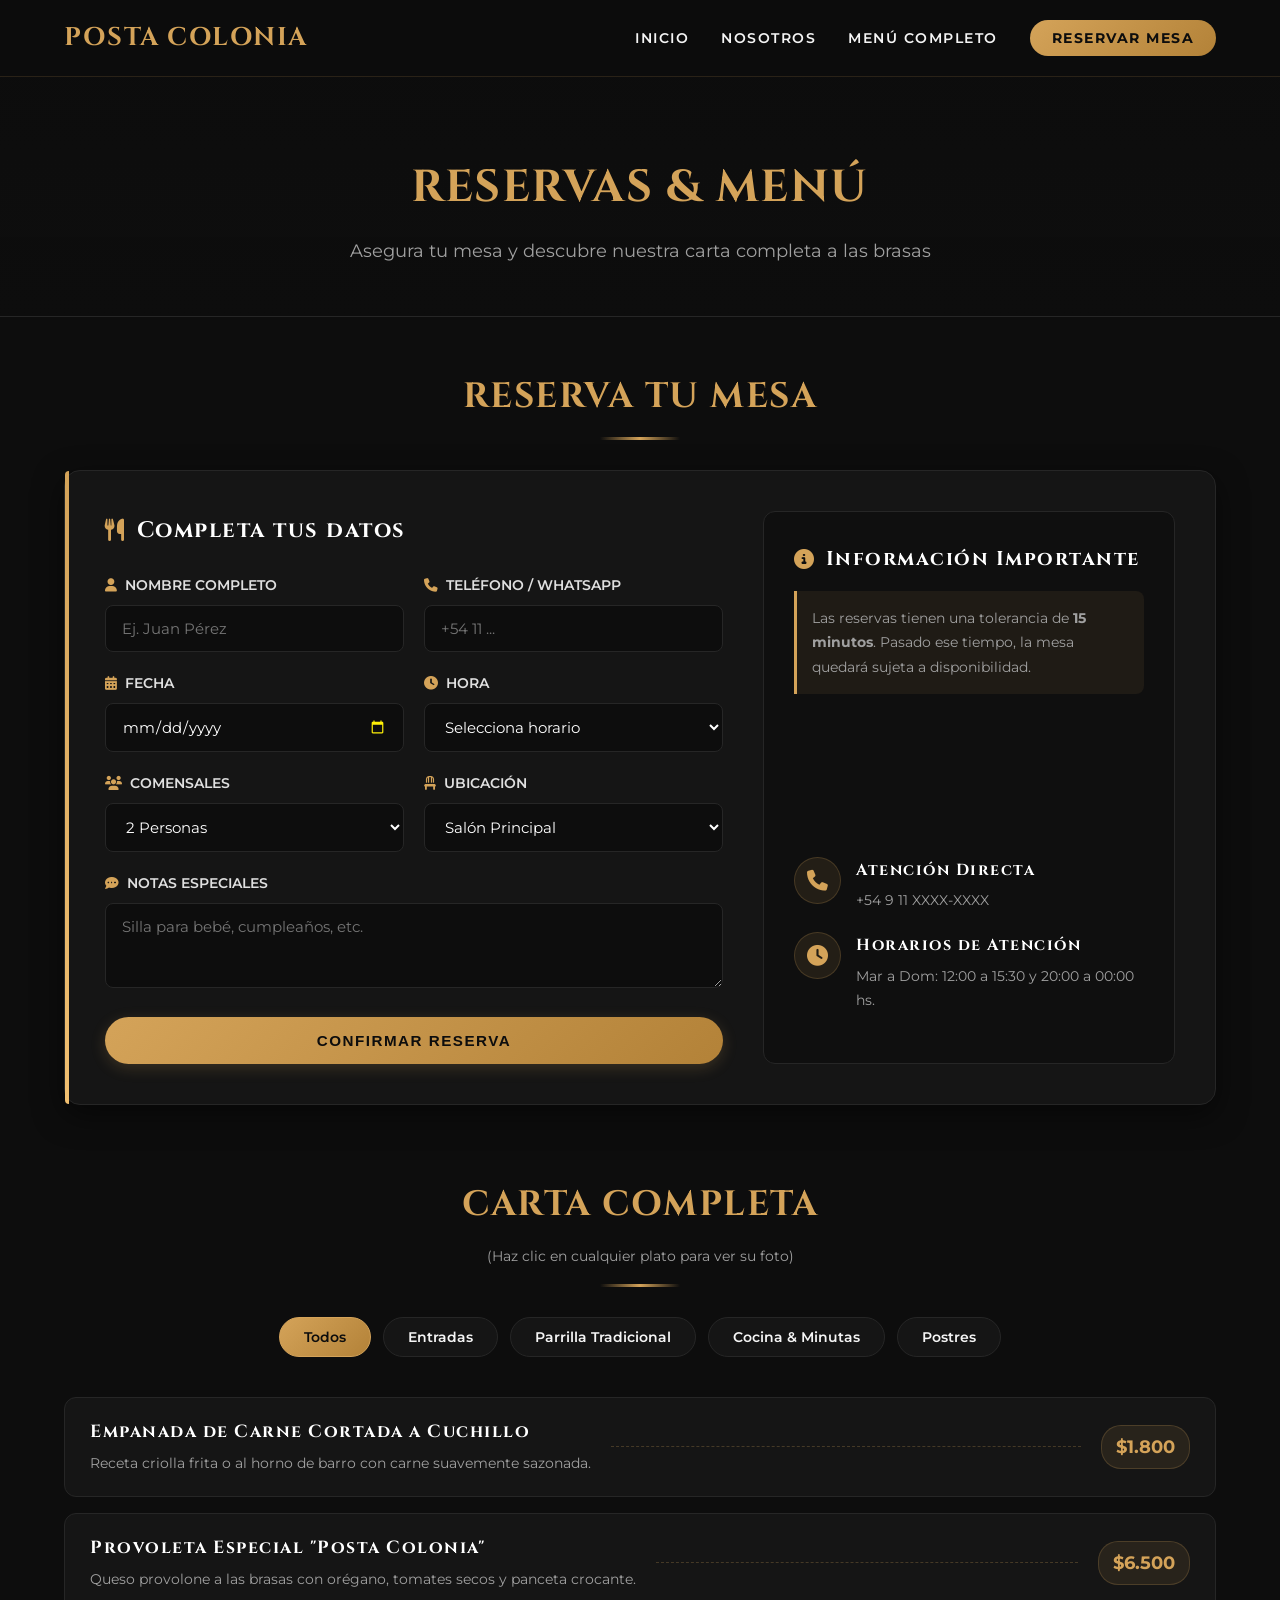
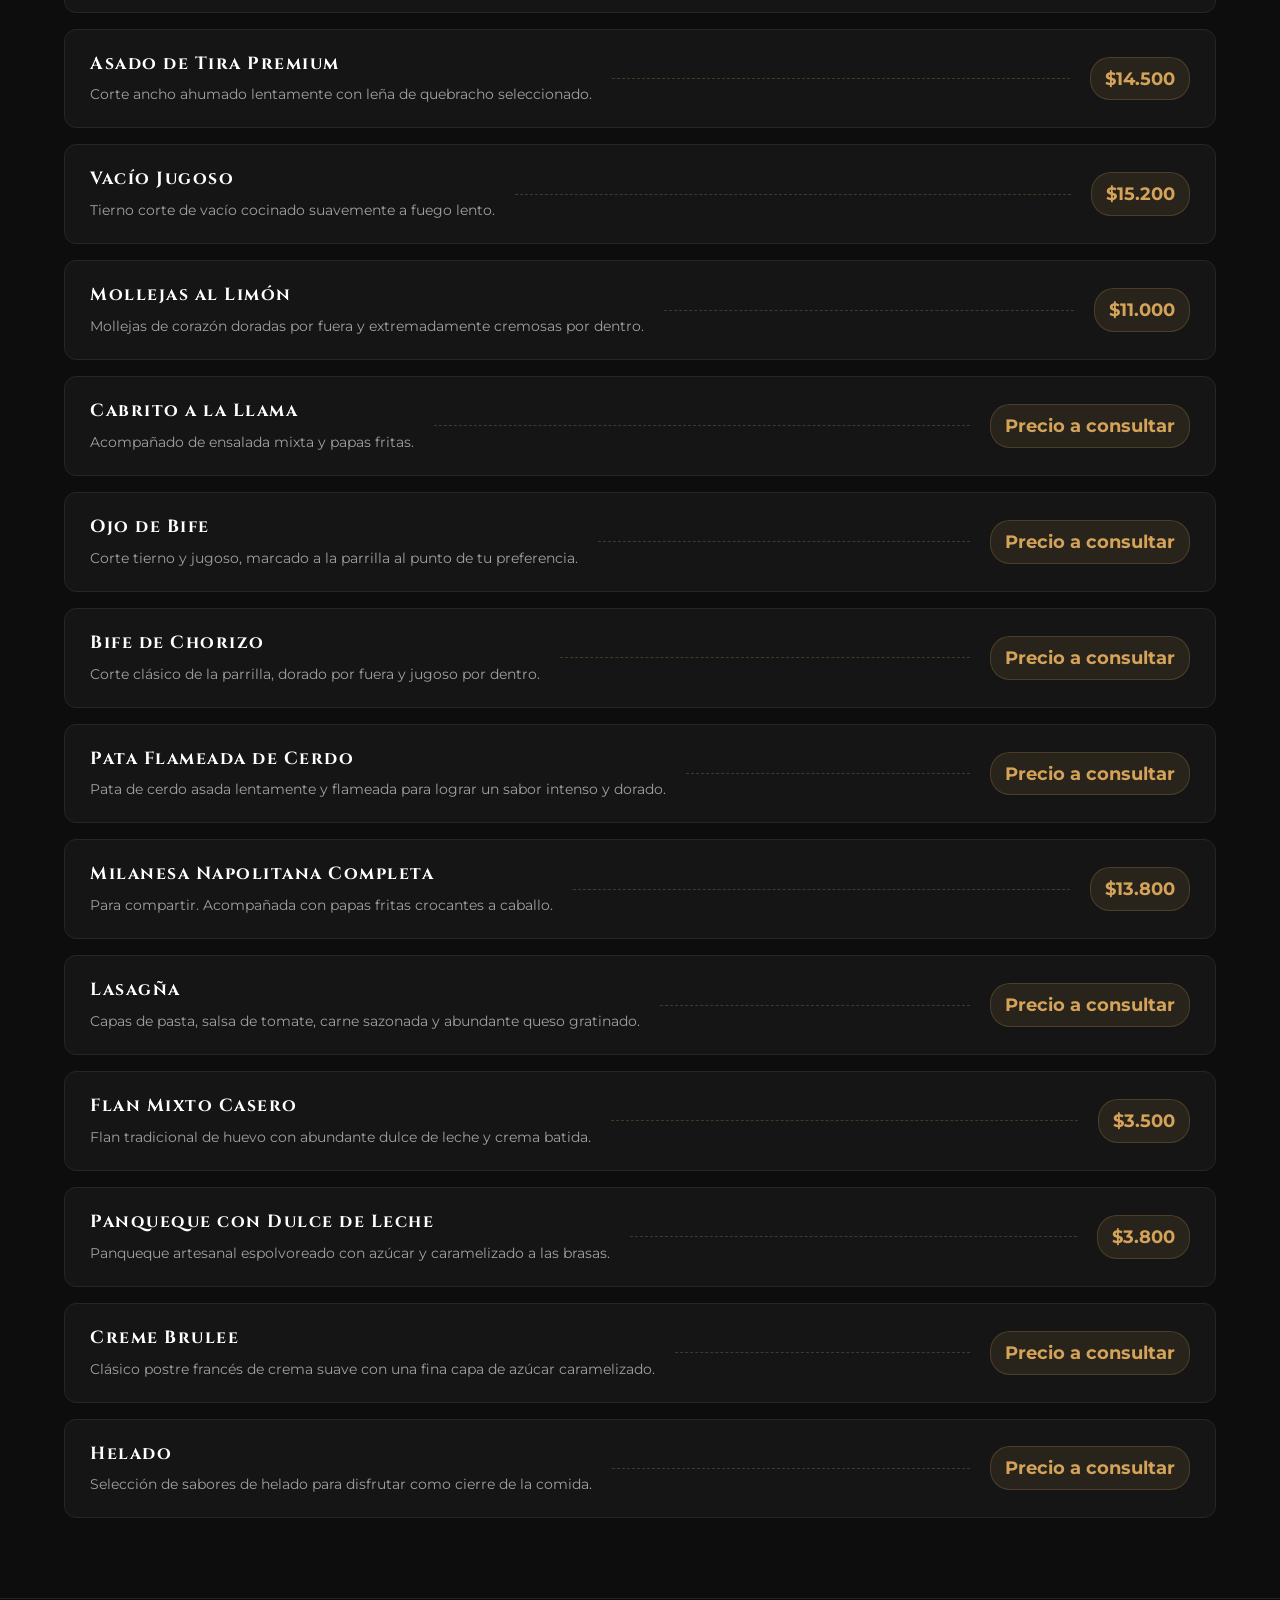
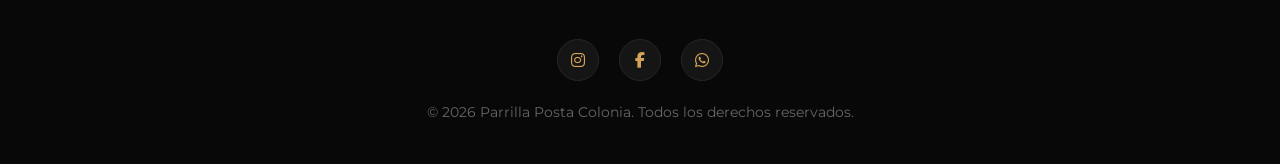
==== commit bc1f149a: "Update print statement from 'Hello' to 'Goodbye'" ====
--- a/reservas.html
+++ b/reservas.html
@@ -931,7 +931,7 @@
     <!-- FOOTER -->
     <footer>
         <div class="footer-socials">
-            <a href="https://www.instagram.com/postacolonia_parrilla/" target="_blank" rel="noopener noreferrer"><i class="fa-brands fa-instagram"></i></a>
+            <a href="https://www.instagram.com/postacolonia_parrilla/" target="_blank"><i class="fa-brands fa-instagram"></i></a>
             <a href="#"><i class="fa-brands fa-facebook-f"></i></a>
             <a href="#"><i class="fa-brands fa-whatsapp"></i></a>
         </div>
@@ -996,16 +996,16 @@
             e.preventDefault();
 
             const form = e.currentTarget;
-            const nombre = form.elements.nombre.value.trim();
-            const telefono = form.elements.telefono.value.trim();
-            const fecha = form.elements.fecha.value;
-            const hora = form.elements.hora.value;
-            const comensales = form.elements.comensales.value;
-            const ubicacion = form.elements.ubicacion.value;
-            const notas = form.elements.notas.value.trim() || 'Sin notas especiales';
-
-            const message = [
-                '¡Nueva reserva en Posta Colonia!',
+            const nombre = form.nombre.value.trim();
+            const telefono = form.telefono.value.trim();
+            const fecha = form.fecha.value;
+            const hora = form.hora.value;
+            const comensales = form.comensales.value;
+            const ubicacion = form.ubicacion.value;
+            const notas = form.notas.value.trim();
+
+            const mensaje = [
+                'Hola, quiero confirmar mi reserva en Parrilla Posta Colonia.',
                 '',
                 `Nombre: ${nombre}`,
                 `Teléfono: ${telefono}`,
@@ -1013,1908 +1013,13 @@
                 `Hora: ${hora}`,
                 `Comensales: ${comensales}`,
                 `Ubicación: ${ubicacion}`,
-                `Notas: ${notas}`
+                `Notas: ${notas || 'Sin notas especiales'}`
             ].join('\n');
 
-            const whatsappUrl = `https://wa.me/5493468614048?text=${encodeURIComponent(message)}`;
-            window.location.href = whatsappUrl;
-            alert('¡Gracias por tu reserva en Parrilla Posta Colonia! Te enviaremos una confirmación por WhatsApp.');
+            const whatsappUrl = `https://wa.me/5493468614048?text=${encodeURIComponent(mensaje)}`;
+            window.open(whatsappUrl, '_blank');
             form.reset();
         });
     </script>
 </body>
-</html>            background-color: rgba(13, 13, 13, 0.95);
-            backdrop-filter: blur(12px);
-            border-bottom: 1px solid rgba(212, 163, 89, 0.15);
-            z-index: 1000;
-            padding: 16px 0;
-        }
-
-        .nav-container {
-            max-width: 1200px;
-            margin: 0 auto;
-            display: flex;
-            justify-content: space-between;
-            align-items: center;
-            padding: 0 24px;
-        }
-
-        .logo-text {
-            font-size: 1.6rem;
-            font-weight: 700;
-            color: var(--accent-gold);
-            text-transform: uppercase;
-        }
-
-        nav ul {
-            display: flex;
-            list-style: none;
-            gap: 32px;
-            align-items: center;
-        }
-
-        nav a {
-            font-size: 0.85rem;
-            font-weight: 600;
-            text-transform: uppercase;
-            letter-spacing: 1.5px;
-            color: var(--text-light);
-            transition: 0.3s ease;
-        }
-
-        nav a:hover {
-            color: var(--accent-gold);
-        }
-
-        .btn-nav {
-            background: linear-gradient(135deg, var(--accent-gold), #b38238);
-            color: var(--bg-dark) !important;
-            padding: 10px 22px;
-            border-radius: 30px;
-            font-weight: 700;
-        }
-
-        .btn-nav:hover {
-            box-shadow: var(--shadow-gold);
-            transform: translateY(-2px);
-        }
-
-        /* ==========================================
-           HEADER DE PÁGINA
-           ========================================== */
-        .page-header {
-            padding-top: 150px;
-            padding-bottom: 50px;
-            text-align: center;
-            background: linear-gradient(to bottom, rgba(13, 13, 13, 0.85), var(--bg-dark)), 
-                        url('https://images.unsplash.com/photo-1544025162-d76694265947?q=80&w=1920&auto=format&fit=crop') center/cover;
-            border-bottom: 1px solid var(--border-color);
-        }
-
-        .page-header h1 {
-            font-size: 2.8rem;
-            color: var(--accent-gold);
-            margin-bottom: 10px;
-        }
-
-        .page-header p {
-            color: var(--text-muted);
-            font-size: 1.1rem;
-        }
-
-        /* ==========================================
-           SECCIÓN DE RESERVA
-           ========================================== */
-        .main-container {
-            max-width: 1200px;
-            margin: 0 auto;
-            padding: 0 24px;
-        }
-
-        .section-title {
-            text-align: center;
-            margin: 50px 0 30px 0;
-        }
-
-        .section-title h2 {
-            font-size: 2.2rem;
-            color: var(--accent-gold);
-            text-transform: uppercase;
-            margin-bottom: 10px;
-        }
-
-        .section-title div {
-            width: 80px;
-            height: 3px;
-            background: linear-gradient(to right, transparent, var(--accent-gold), transparent);
-            margin: 0 auto;
-        }
-
-        .booking-section {
-            display: grid;
-            grid-template-columns: 1.2fr 0.8fr;
-            gap: 40px;
-            background-color: var(--bg-card);
-            border: 1px solid var(--border-color);
-            border-radius: 16px;
-            padding: 40px;
-            margin-bottom: 70px;
-            box-shadow: var(--shadow-soft);
-            position: relative;
-        }
-
-        .booking-section::before {
-            content: '';
-            position: absolute;
-            top: 0;
-            left: 0;
-            width: 4px;
-            height: 100%;
-            background: linear-gradient(to bottom, var(--accent-gold), var(--accent-gold-light));
-            border-top-left-radius: 16px;
-            border-bottom-left-radius: 16px;
-        }
-
-        .booking-form-wrapper h3 {
-            color: #ffffff;
-            font-size: 1.4rem;
-            margin-bottom: 25px;
-            display: flex;
-            align-items: center;
-            gap: 10px;
-        }
-
-        .booking-form-wrapper h3 i {
-            color: var(--accent-gold);
-        }
-
-        .form-row {
-            display: grid;
-            grid-template-columns: 1fr 1fr;
-            gap: 20px;
-        }
-
-        .form-group {
-            margin-bottom: 20px;
-        }
-
-        .form-group label {
-            display: flex;
-            align-items: center;
-            gap: 8px;
-            margin-bottom: 8px;
-            color: #e0e0e0;
-            font-size: 0.85rem;
-            font-weight: 600;
-            text-transform: uppercase;
-        }
-
-        .form-group label i {
-            color: var(--accent-gold);
-        }
-
-        .form-control {
-            width: 100%;
-            padding: 13px 16px;
-            background-color: #0d0d0d;
-            border: 1px solid var(--border-color);
-            border-radius: 8px;
-            color: #ffffff;
-            font-family: var(--font-body);
-            font-size: 0.95rem;
-            transition: 0.3s ease;
-        }
-
-        .form-control:focus {
-            outline: none;
-            border-color: var(--accent-gold);
-            box-shadow: 0 0 10px rgba(212, 163, 89, 0.25);
-        }
-
-        input[type="date"]::-webkit-calendar-picker-indicator {
-            filter: invert(0.8) sepia(100%) saturate(500%) hue-rotate(350deg);
-            cursor: pointer;
-        }
-
-        select.form-control option {
-            background-color: #151515;
-            color: #ffffff;
-        }
-
-        .btn-submit {
-            background: linear-gradient(135deg, var(--accent-gold), #b38238);
-            color: var(--bg-dark);
-            padding: 15px;
-            font-weight: 700;
-            border: none;
-            border-radius: 30px;
-            text-transform: uppercase;
-            letter-spacing: 1.5px;
-            cursor: pointer;
-            width: 100%;
-            font-size: 0.95rem;
-            transition: 0.3s ease;
-            box-shadow: 0 4px 15px rgba(212, 163, 89, 0.2);
-        }
-
-        .btn-submit:hover {
-            background: linear-gradient(135deg, var(--accent-gold-light), var(--accent-gold));
-            box-shadow: var(--shadow-gold);
-            transform: translateY(-2px);
-        }
-
-        /* Panel informativo */
-        .booking-info-panel {
-            display: flex;
-            flex-direction: column;
-            justify-content: space-between;
-            background: rgba(13, 13, 13, 0.6);
-            border: 1px solid var(--border-color);
-            border-radius: 12px;
-            padding: 30px;
-        }
-
-        .booking-info-panel h3 {
-            color: #ffffff;
-            font-size: 1.25rem;
-            margin-bottom: 15px;
-            display: flex;
-            align-items: center;
-            gap: 10px;
-        }
-
-        .info-box {
-            background-color: rgba(212, 163, 89, 0.08);
-            border-left: 3px solid var(--accent-gold);
-            padding: 15px;
-            border-radius: 0 8px 8px 0;
-            margin-bottom: 25px;
-        }
-
-        .info-box p {
-            color: var(--text-muted);
-            font-size: 0.9rem;
-        }
-
-        .info-item {
-            display: flex;
-            align-items: flex-start;
-            gap: 15px;
-            margin-bottom: 20px;
-        }
-
-        .info-item i {
-            font-size: 1.3rem;
-            color: var(--accent-gold);
-            background: rgba(212, 163, 89, 0.1);
-            padding: 12px;
-            border-radius: 50%;
-            border: 1px solid rgba(212, 163, 89, 0.2);
-        }
-
-        .info-item h4 {
-            color: #ffffff;
-            font-size: 1rem;
-            margin-bottom: 4px;
-        }
-
-        .info-item p {
-            color: var(--text-muted);
-            font-size: 0.9rem;
-        }
-
-        /* ==========================================
-           MENÚ COMPLETO Y FILTROS
-           ========================================== */
-        .menu-categories {
-            display: flex;
-            justify-content: center;
-            gap: 12px;
-            margin-bottom: 40px;
-            flex-wrap: wrap;
-        }
-
-        .tab-btn {
-            background-color: var(--bg-card);
-            border: 1px solid var(--border-color);
-            color: var(--text-light);
-            padding: 10px 24px;
-            border-radius: 30px;
-            cursor: pointer;
-            font-family: var(--font-body);
-            font-size: 0.9rem;
-            font-weight: 600;
-            transition: 0.3s ease;
-        }
-
-        .tab-btn.active, .tab-btn:hover {
-            background: linear-gradient(135deg, var(--accent-gold), #b38238);
-            color: var(--bg-dark);
-            border-color: var(--accent-gold);
-        }
-
-        .full-menu-list {
-            display: flex;
-            flex-direction: column;
-            gap: 16px;
-            margin-bottom: 80px;
-        }
-
-        .menu-item-row {
-            display: flex;
-            justify-content: space-between;
-            align-items: center;
-            background-color: var(--bg-card);
-            padding: 20px 25px;
-            border-radius: 12px;
-            border: 1px solid var(--border-color);
-            transition: 0.3s ease;
-            cursor: pointer;
-            position: relative;
-        }
-
-        .menu-item-row:hover {
-            border-color: rgba(212, 163, 89, 0.5);
-            background-color: var(--bg-card-hover);
-            transform: translateX(6px);
-            box-shadow: var(--shadow-gold);
-        }
-
-        .item-details h4 {
-            color: #ffffff;
-            font-size: 1.1rem;
-            margin-bottom: 4px;
-            display: flex;
-            align-items: center;
-            gap: 8px;
-        }
-
-        .item-details h4 i {
-            font-size: 0.85rem;
-            color: var(--accent-gold);
-            opacity: 0;
-            transition: opacity 0.3s ease;
-        }
-
-        .menu-item-row:hover .item-details h4 i {
-            opacity: 1;
-        }
-
-        .item-details p {
-            color: var(--text-muted);
-            font-size: 0.88rem;
-        }
-
-        .item-dots {
-            flex-grow: 1;
-            border-bottom: 1px dashed rgba(212, 163, 89, 0.25);
-            margin: 0 20px;
-        }
-
-        .item-price {
-            color: var(--accent-gold);
-            font-weight: 700;
-            font-size: 1.1rem;
-            white-space: nowrap;
-            background: rgba(212, 163, 89, 0.1);
-            padding: 6px 14px;
-            border-radius: 20px;
-            border: 1px solid rgba(212, 163, 89, 0.2);
-        }
-
-        /* ==========================================
-           MODAL PARA VER FOTO DEL PLATO
-           ========================================== */
-        .modal-overlay {
-            position: fixed;
-            top: 0;
-            left: 0;
-            width: 100%;
-            height: 100%;
-            background: rgba(0, 0, 0, 0.85);
-            backdrop-filter: blur(8px);
-            display: flex;
-            justify-content: center;
-            align-items: center;
-            z-index: 2000;
-            opacity: 0;
-            pointer-events: none;
-            transition: opacity 0.3s ease;
-        }
-
-        .modal-overlay.active {
-            opacity: 1;
-            pointer-events: auto;
-        }
-
-        .modal-card {
-            background-color: var(--bg-card);
-            border: 1px solid var(--border-color);
-            border-radius: 16px;
-            max-width: 500px;
-            width: 90%;
-            overflow: hidden;
-            box-shadow: 0 15px 40px rgba(0, 0, 0, 0.8);
-            transform: translateY(20px);
-            transition: transform 0.3s ease;
-            position: relative;
-        }
-
-        .modal-overlay.active .modal-card {
-            transform: translateY(0);
-        }
-
-        .modal-close {
-            position: absolute;
-            top: 15px;
-            right: 15px;
-            background: rgba(0, 0, 0, 0.6);
-            color: #fff;
-            border: none;
-            width: 36px;
-            height: 36px;
-            border-radius: 50%;
-            font-size: 1.2rem;
-            cursor: pointer;
-            z-index: 10;
-            display: flex;
-            align-items: center;
-            justify-content: center;
-            transition: 0.2s ease;
-        }
-
-        .modal-close:hover {
-            background: var(--accent-gold);
-            color: var(--bg-dark);
-        }
-
-        .modal-img {
-            width: 100%;
-            height: 260px;
-            object-fit: cover;
-        }
-
-        .modal-body {
-            padding: 25px;
-        }
-
-        .modal-header-flex {
-            display: flex;
-            justify-content: space-between;
-            align-items: center;
-            margin-bottom: 12px;
-        }
-
-        .modal-title {
-            color: #ffffff;
-            font-size: 1.3rem;
-        }
-
-        .modal-price {
-            color: var(--accent-gold);
-            font-weight: 700;
-            font-size: 1.2rem;
-            background: rgba(212, 163, 89, 0.1);
-            padding: 4px 12px;
-            border-radius: 20px;
-            border: 1px solid rgba(212, 163, 89, 0.2);
-        }
-
-        .modal-desc {
-            color: var(--text-muted);
-            font-size: 0.95rem;
-            line-height: 1.6;
-        }
-
-        /* ==========================================
-           FOOTER
-           ========================================== */
-        footer {
-            background-color: #080808;
-            border-top: 1px solid var(--border-color);
-            padding: 40px 20px;
-            text-align: center;
-        }
-
-        .footer-socials {
-            display: flex;
-            justify-content: center;
-            gap: 20px;
-            margin-bottom: 20px;
-        }
-
-        .footer-socials a {
-            width: 42px;
-            height: 42px;
-            border-radius: 50%;
-            background-color: var(--bg-card);
-            border: 1px solid var(--border-color);
-            display: flex;
-            align-items: center;
-            justify-content: center;
-            color: var(--accent-gold);
-            transition: 0.3s ease;
-        }
-
-        .footer-socials a:hover {
-            background-color: var(--accent-gold);
-            color: var(--bg-dark);
-        }
-
-        .copyright {
-            color: #666;
-            font-size: 0.85rem;
-        }
-
-        /* RESPONSIVE */
-        @media (max-width: 900px) {
-            .booking-section {
-                grid-template-columns: 1fr;
-                padding: 25px;
-            }
-            .form-row {
-                grid-template-columns: 1fr;
-            }
-            .menu-item-row {
-                flex-direction: column;
-                align-items: flex-start;
-                gap: 10px;
-            }
-            .item-dots {
-                display: none;
-            }
-            .item-price {
-                align-self: flex-end;
-            }
-            nav ul {
-                display: none;
-            }
-        }
-    </style>
-</head>
-<body>
-
-    <!-- NAVBAR -->
-    <header>
-        <div class="nav-container">
-            <a href="index.html" class="logo-text brand-font">Posta Colonia</a>
-            <nav>
-                <ul>
-                    <li><a href="index.html#inicio">Inicio</a></li>
-                    <li><a href="index.html#nosotros">Nosotros</a></li>
-                    <li><a href="#menu-completo">Menú Completo</a></li>
-                    <li><a href="#reservas" class="btn-nav">Reservar Mesa</a></li>
-                </ul>
-            </nav>
-        </div>
-    </header>
-
-    <!-- HEADER DE PÁGINA -->
-    <div class="page-header">
-        <h1 class="brand-font">RESERVAS & MENÚ</h1>
-        <p>Asegura tu mesa y descubre nuestra carta completa a las brasas</p>
-    </div>
-
-    <main class="main-container">
-
-        <!-- SECCIÓN DE RESERVA -->
-        <section id="reservas">
-            <div class="section-title">
-                <h2>Reserva tu Mesa</h2>
-                <div></div>
-            </div>
-
-            <div class="booking-section">
-                <!-- FORMULARIO -->
-                <div class="booking-form-wrapper">
-                    <h3><i class="fa-solid fa-utensils"></i> Completa tus datos</h3>
-                    <form id="reservationForm">
-                        <div class="form-row">
-                            <div class="form-group">
-                                <label><i class="fa-solid fa-user"></i> Nombre Completo</label>
-                                <input type="text" class="form-control" placeholder="Ej. Juan Pérez" required>
-                            </div>
-                            <div class="form-group">
-                                <label><i class="fa-solid fa-phone"></i> Teléfono / WhatsApp</label>
-                                <input type="tel" class="form-control" placeholder="+54 11 ..." required>
-                            </div>
-                        </div>
-
-                        <div class="form-row">
-                            <div class="form-group">
-                                <label><i class="fa-solid fa-calendar-days"></i> Fecha</label>
-                                <input type="date" class="form-control" required>
-                            </div>
-                            <div class="form-group">
-                                <label><i class="fa-solid fa-clock"></i> Hora</label>
-                                <select class="form-control" required>
-                                    <option value="">Selecciona horario</option>
-                                    <option>12:30 hs (Almuerzo)</option>
-                                    <option>13:30 hs (Almuerzo)</option>
-                                    <option>14:30 hs (Almuerzo)</option>
-                                    <option>20:30 hs (Cena)</option>
-                                    <option>21:30 hs (Cena)</option>
-                                    <option>22:30 hs (Cena)</option>
-                                </select>
-                            </div>
-                        </div>
-
-                        <div class="form-row">
-                            <div class="form-group">
-                                <label><i class="fa-solid fa-users"></i> Comensales</label>
-                                <select class="form-control" required>
-                                    <option value="2">2 Personas</option>
-                                    <option value="4">4 Personas</option>
-                                    <option value="6">6 Personas</option>
-                                    <option value="8">Grupo (+8 Personas)</option>
-                                </select>
-                            </div>
-                            <div class="form-group">
-                                <label><i class="fa-solid fa-chair"></i> Ubicación</label>
-                                <select class="form-control">
-                                    <option>Salón Principal</option>
-                                    <option>Patio / Cerca de Parrilla</option>
-                                    <option>Zona Exterior</option>
-                                </select>
-                            </div>
-                        </div>
-
-                        <div class="form-group">
-                            <label><i class="fa-solid fa-comment-dots"></i> Notas especiales</label>
-                            <textarea class="form-control" rows="3" placeholder="Silla para bebé, cumpleaños, etc."></textarea>
-                        </div>
-
-                        <button type="submit" class="btn-submit">
-                            Confirmar Reserva
-                        </button>
-                    </form>
-                </div>
-
-                <!-- PANEL INFORMATIVO -->
-                <div class="booking-info-panel">
-                    <div>
-                        <h3><i class="fa-solid fa-circle-info" style="color: var(--accent-gold);"></i> Información Importante</h3>
-                        <div class="info-box">
-                            <p>Las reservas tienen una tolerancia de <strong>15 minutos</strong>. Pasado ese tiempo, la mesa quedará sujeta a disponibilidad.</p>
-                        </div>
-                    </div>
-
-                    <div>
-                        <div class="info-item">
-                            <i class="fa-solid fa-phone"></i>
-                            <div>
-                                <h4>Atención Directa</h4>
-                                <p>+54 9 11 XXXX-XXXX</p>
-                            </div>
-                        </div>
-                        <div class="info-item">
-                            <i class="fa-solid fa-clock"></i>
-                            <div>
-                                <h4>Horarios de Atención</h4>
-                                <p>Mar a Dom: 12:00 a 15:30 y 20:00 a 00:00 hs.</p>
-                            </div>
-                        </div>
-                    </div>
-                </div>
-            </div>
-        </section>
-
-        <!-- MENÚ COMPLETO -->
-        <section id="menu-completo">
-            <div class="section-title">
-                <h2>Carta Completa</h2>
-                <p style="color: var(--text-muted); font-size: 0.9rem; margin-top: 5px;">(Haz clic en cualquier plato para ver su foto)</p>
-                <div style="margin-top: 15px;"></div>
-            </div>
-
-            <!-- FILTROS POR CATEGORÍA -->
-            <div class="menu-categories">
-                <button class="tab-btn active" onclick="filterMenu('all', event)">Todos</button>
-                <button class="tab-btn" onclick="filterMenu('entradas', event)">Entradas</button>
-                <button class="tab-btn" onclick="filterMenu('parrilla', event)">Parrilla Tradicional</button>
-                <button class="tab-btn" onclick="filterMenu('cocina', event)">Cocina & Minutas</button>
-                <button class="tab-btn" onclick="filterMenu('postres', event)">Postres</button>
-            </div>
-
-            <!-- PLATOS (Con atributos data-img para abrir el modal) -->
-            <div class="full-menu-list">
-                
-                <div class="menu-item-row category-item entradas" 
-                     data-img="https://resizer.glanacion.com/resizer/v2/empanadas-de-carne-cortada-a-cuchillo-con-mix-YTRLESEOGZFU5LU3G4AOBZ2EP4.jpeg?auth=1bc85880de7b6e0e41370aa13090c3d1e8e04fbc6b564b783626d40a493f821f&width=880&height=586&quality=70&smart=true">
-                    <div class="item-details">
-                        <h4>Empanada de Carne Cortada a Cuchillo <i class="fa-solid fa-eye"></i></h4>
-                        <p>Receta criolla frita o al horno de barro con carne suavemente sazonada.</p>
-                    </div>
-                    <div class="item-dots"></div>
-                    <div class="item-price">$1.800</div>
-                </div>
-
-                <div class="menu-item-row category-item entradas"
-                     data-img="https://encrypted-tbn0.gstatic.com/images?q=tbn:ANd9GcS_bOdqVGnEc_haPpBEU4rNCVIcbFv29lFUsjaT-uNGhrtdFe6Fn1cnWsja&s=10">
-                    <div class="item-details">
-                        <h4>Provoleta Especial "Posta Colonia" <i class="fa-solid fa-eye"></i></h4>
-                        <p>Queso provolone a las brasas con orégano, tomates secos y panceta crocante.</p>
-                    </div>
-                    <div class="item-dots"></div>
-                    <div class="item-price">$6.500</div>
-                </div>
-
-                <div class="menu-item-row category-item parrilla"
-                     data-img="https://encrypted-tbn0.gstatic.com/images?q=tbn:ANd9GcSMx_tt80oyaKhwEXhw0Tf1riXp4b1QSAHKjookyk59WiQzIhz2cXTNczk&s=10">
-                    <div class="item-details">
-                        <h4>Asado de Tira Premium <i class="fa-solid fa-eye"></i></h4>
-                        <p>Corte ancho ahumado lentamente con leña de quebracho seleccionado.</p>
-                    </div>
-                    <div class="item-dots"></div>
-                    <div class="item-price">$14.500</div>
-                </div>
-
-                <div class="menu-item-row category-item parrilla"
-                     data-img="https://invitadoinvierno.com/wp-content/uploads/2021/05/receta-vacio-ternera-adobado-2bis.jpg">
-                    <div class="item-details">
-                        <h4>Vacío Jugoso <i class="fa-solid fa-eye"></i></h4>
-                        <p>Tierno corte de vacío cocinado suavemente a fuego lento.</p>
-                    </div>
-                    <div class="item-dots"></div>
-                    <div class="item-price">$15.200</div>
-                </div>
-
-                <div class="menu-item-row category-item parrilla"
-                     data-img="https://media.c5n.com/p/617a51867ba7d09032b99a37b3d5fc9f/adjuntos/326/imagenes/000/380/0000380897/790x0/smart/rufino-mollejas-limon-quemado.png">
-                    <div class="item-details">
-                        <h4>Mollejas al Limón <i class="fa-solid fa-eye"></i></h4>
-                        <p>Mollejas de corazón doradas por fuera y extremadamente cremosas por dentro.</p>
-                    </div>
-                    <div class="item-dots"></div>
-                    <div class="item-price">$11.000</div>
-                </div>
-
-                <div class="menu-item-row category-item parrilla"
-                     data-img="https://encrypted-tbn0.gstatic.com/images?q=tbn:ANd9GcTutBg9PhHBFqHJNHUM5MW7sC4bcJlMrseUP_QOX5JePWhEuo8i5bg2u8xX&s=10">
-                    <div class="item-details">
-                        <h4>Cabrito a la Llama <i class="fa-solid fa-eye"></i></h4>
-                        <p>Acompañado de ensalada mixta y papas fritas.</p>
-                    </div>
-                    <div class="item-dots"></div>
-                    <div class="item-price">Precio a consultar</div>
-                </div>
-
-                <div class="menu-item-row category-item parrilla"
-                     data-img="https://images.unsplash.com/photo-1600891964092-4316c288032e?q=80&w=800&auto=format&fit=crop">
-                    <div class="item-details">
-                        <h4>Ojo de Bife <i class="fa-solid fa-eye"></i></h4>
-                        <p>Corte tierno y jugoso, marcado a la parrilla al punto de tu preferencia.</p>
-                    </div>
-                    <div class="item-dots"></div>
-                    <div class="item-price">Precio a consultar</div>
-                </div>
-
-                <div class="menu-item-row category-item parrilla"
-                     data-img="https://images.unsplash.com/photo-1558030006-450675393462?q=80&w=800&auto=format&fit=crop">
-                    <div class="item-details">
-                        <h4>Bife de Chorizo <i class="fa-solid fa-eye"></i></h4>
-                        <p>Corte clásico de la parrilla, dorado por fuera y jugoso por dentro.</p>
-                    </div>
-                    <div class="item-dots"></div>
-                    <div class="item-price">Precio a consultar</div>
-                </div>
-
-                <div class="menu-item-row category-item parrilla"
-                     data-img="https://images.unsplash.com/photo-1544025162-d76694265947?q=80&w=800&auto=format&fit=crop">
-                    <div class="item-details">
-                        <h4>Pata Flameada de Cerdo <i class="fa-solid fa-eye"></i></h4>
-                        <p>Pata de cerdo asada lentamente y flameada para lograr un sabor intenso y dorado.</p>
-                    </div>
-                    <div class="item-dots"></div>
-                    <div class="item-price">Precio a consultar</div>
-                </div>
-
-                <div class="menu-item-row category-item cocina"
-                     data-img="https://www.canal26.com/resizer/v2/LIGTI7KNTRDD5KXEC2SQUAYIAY.png?auth=996342763881166dc4dc4d575f41460c640bc2b36ad6967b8e91811e6b880855&height=675&width=1200&quality=70&smart=true">
-                    <div class="item-details">
-                        <h4>Milanesa Napolitana Completa <i class="fa-solid fa-eye"></i></h4>
-                        <p>Para compartir. Acompañada con papas fritas crocantes a caballo.</p>
-                    </div>
-                    <div class="item-dots"></div>
-                    <div class="item-price">$13.800</div>
-                </div>
-
-                <div class="menu-item-row category-item cocina"
-                     data-img="https://cdn.jwplayer.com/v2/media/KcAgyiFk/thumbnails/KnxzkZhO.jpg?width=1280">
-                    <div class="item-details">
-                        <h4>Lasagña <i class="fa-solid fa-eye"></i></h4>
-                        <p>Capas de pasta, salsa de tomate, carne sazonada y abundante queso gratinado.</p>
-                    </div>
-                    <div class="item-dots"></div>
-                    <div class="item-price">Precio a consultar</div>
-                </div>
-
-                <div class="menu-item-row category-item postres"
-                     data-img="https://media.a24.com/p/f2bff8e9a5f92d71f53a7e7054c3cbd5/adjuntos/296/imagenes/009/167/0009167419/1200x675/smart/flan-mixto-receta-casera-el-postre-mas-perfecto.png">
-                    <div class="item-details">
-                        <h4>Flan Mixto Casero <i class="fa-solid fa-eye"></i></h4>
-                        <p>Flan tradicional de huevo con abundante dulce de leche y crema batida.</p>
-                    </div>
-                    <div class="item-dots"></div>
-                    <div class="item-price">$3.500</div>
-                </div>
-
-                <div class="menu-item-row category-item postres"
-                     data-img="https://cuk-it.com/wp-content/uploads/2025/10/panqeuqes-ddlco-bb-8-819x1024.webp">
-                    <div class="item-details">
-                        <h4>Panqueque con Dulce de Leche <i class="fa-solid fa-eye"></i></h4>
-                        <p>Panqueque artesanal espolvoreado con azúcar y caramelizado a las brasas.</p>
-                    </div>
-                    <div class="item-dots"></div>
-                    <div class="item-price">$3.800</div>
-                </div>
-
-                <div class="menu-item-row category-item postres"
-                     data-img="https://gourmet.iprospect.cl/wp-content/uploads/2016/09/Creme-Brulee.jpg">
-                    <div class="item-details">
-                        <h4>Creme Brulee <i class="fa-solid fa-eye"></i></h4>
-                        <p>Clásico postre francés de crema suave con una fina capa de azúcar caramelizado.</p>
-                    </div>
-                    <div class="item-dots"></div>
-                    <div class="item-price">Precio a consultar</div>
-                </div>
-
-                <div class="menu-item-row category-item postres"
-                     data-img="https://encrypted-tbn0.gstatic.com/images?q=tbn:ANd9GcTUemvWSip9PVjdh2oka4nprQhfX-CTvCbsedfkiyxxCMXLeY_v_osl0sYG&s=10">
-                    <div class="item-details">
-                        <h4>Helado <i class="fa-solid fa-eye"></i></h4>
-                        <p>Selección de sabores de helado para disfrutar como cierre de la comida.</p>
-                    </div>
-                    <div class="item-dots"></div>
-                    <div class="item-price">Precio a consultar</div>
-                </div>
-
-            </div>
-        </section>
-
-    </main>
-
-    <!-- VENTANA EMERGENTE (MODAL DE FOTO) -->
-    <div class="modal-overlay" id="plateModal">
-        <div class="modal-card">
-            <button class="modal-close" onclick="closeModal()"><i class="fa-solid fa-xmark"></i></button>
-            <img src="" alt="Plato" class="modal-img" id="modalImg">
-            <div class="modal-body">
-                <div class="modal-header-flex">
-                    <h3 class="modal-title brand-font" id="modalTitle">Nombre del Plato</h3>
-                    <span class="modal-price" id="modalPrice">$0</span>
-                </div>
-                <p class="modal-desc" id="modalDesc">Descripción detallada del plato.</p>
-            </div>
-        </div>
-    </div>
-
-    <!-- FOOTER -->
-    <footer>
-        <div class="footer-socials">
-            <a href="https://www.instagram.com/postacolonia_parrilla/" target="_blank" rel="noopener noreferrer"><i class="fa-brands fa-instagram"></i></a>
-            <a href="#"><i class="fa-brands fa-facebook-f"></i></a>
-            <a href="#"><i class="fa-brands fa-whatsapp"></i></a>
-        </div>
-        <p class="copyright">&copy; 2026 Parrilla Posta Colonia. Todos los derechos reservados.</p>
-    </footer>
-
-    <!-- SCRIPT JS -->
-    <script>
-        // Filtrado de categorías
-        function filterMenu(category, e) {
-            const items = document.querySelectorAll('.category-item');
-            const buttons = document.querySelectorAll('.tab-btn');
-
-            buttons.forEach(btn => btn.classList.remove('active'));
-            e.target.classList.add('active');
-
-            items.forEach(item => {
-                if (category === 'all' || item.classList.contains(category)) {
-                    item.style.display = 'flex';
-                } else {
-                    item.style.display = 'none';
-                }
-            });
-        }
-
-        // Abrir Modal de Foto al hacer clic en un plato
-        const modal = document.getElementById('plateModal');
-        const modalImg = document.getElementById('modalImg');
-        const modalTitle = document.getElementById('modalTitle');
-        const modalDesc = document.getElementById('modalDesc');
-        const modalPrice = document.getElementById('modalPrice');
-
-        document.querySelectorAll('.menu-item-row').forEach(row => {
-            row.addEventListener('click', () => {
-                const title = row.querySelector('h4').childNodes[0].textContent.trim();
-                const desc = row.querySelector('p').textContent;
-                const price = row.querySelector('.item-price').textContent;
-                const imgSrc = row.getAttribute('data-img');
-
-                modalTitle.textContent = title;
-                modalDesc.textContent = desc;
-                modalPrice.textContent = price;
-                modalImg.src = imgSrc;
-
-                modal.classList.add('active');
-            });
-        });
-
-        function closeModal() {
-            modal.classList.remove('active');
-        }
-
-        // Cerrar modal al hacer clic fuera del contenido
-        modal.addEventListener('click', (e) => {
-            if (e.target === modal) {
-                closeModal();
-            }
-        });
-
-        // Formulario
-        document.getElementById('reservationForm').addEventListener('submit', function(e) {
-            e.preventDefault();
-
-            const form = e.currentTarget;
-            const nombre = form.querySelector('input[type="text"]').value.trim();
-            const telefono = form.querySelector('input[type="tel"]').value.trim();
-            const fecha = form.querySelector('input[type="date"]').value;
-            const hora = form.querySelectorAll('select.form-control')[0].value;
-            const comensales = form.querySelectorAll('select.form-control')[1].value;
-            const ubicacion = form.querySelectorAll('select.form-control')[2].value;
-            const notas = form.querySelector('textarea').value.trim() || 'Sin notas especiales';
-
-            const message = `¡Nueva reserva en Posta Colonia!%0A%0A` +
-                `Nombre: ${nombre}%0A` +
-                `Teléfono: ${telefono}%0A` +
-                `Fecha: ${fecha}%0A` +
-                `Hora: ${hora}%0A` +
-                `Comensales: ${comensales}%0A` +
-                `Ubicación: ${ubicacion}%0A` +
-                `Notas: ${notas}`;
-
-            window.open(`https://wa.me/5493468614048?text=${message}`, '_blank');
-            alert('¡Gracias por tu reserva en Parrilla Posta Colonia! Te enviaremos una confirmación por WhatsApp.');
-            form.reset();
-        });
-    </script>
-</body>
-</html>            background-color: rgba(13, 13, 13, 0.95);
-            backdrop-filter: blur(12px);
-            border-bottom: 1px solid rgba(212, 163, 89, 0.15);
-            z-index: 1000;
-            padding: 16px 0;
-        }
-
-        .nav-container {
-            max-width: 1200px;
-            margin: 0 auto;
-            display: flex;
-            justify-content: space-between;
-            align-items: center;
-            padding: 0 24px;
-        }
-
-        .logo-text {
-            font-size: 1.6rem;
-            font-weight: 700;
-            color: var(--accent-gold);
-            text-transform: uppercase;
-        }
-
-        nav ul {
-            display: flex;
-            list-style: none;
-            gap: 32px;
-            align-items: center;
-        }
-
-        nav a {
-            font-size: 0.85rem;
-            font-weight: 600;
-            text-transform: uppercase;
-            letter-spacing: 1.5px;
-            color: var(--text-light);
-            transition: 0.3s ease;
-        }
-
-        nav a:hover {
-            color: var(--accent-gold);
-        }
-
-        .btn-nav {
-            background: linear-gradient(135deg, var(--accent-gold), #b38238);
-            color: var(--bg-dark) !important;
-            padding: 10px 22px;
-            border-radius: 30px;
-            font-weight: 700;
-        }
-
-        .btn-nav:hover {
-            box-shadow: var(--shadow-gold);
-            transform: translateY(-2px);
-        }
-
-        /* ==========================================
-           HEADER DE PÁGINA
-           ========================================== */
-        .page-header {
-            padding-top: 150px;
-            padding-bottom: 50px;
-            text-align: center;
-            background: linear-gradient(to bottom, rgba(13, 13, 13, 0.85), var(--bg-dark)), 
-                        url('https://images.unsplash.com/photo-1544025162-d76694265947?q=80&w=1920&auto=format&fit=crop') center/cover;
-            border-bottom: 1px solid var(--border-color);
-        }
-
-        .page-header h1 {
-            font-size: 2.8rem;
-            color: var(--accent-gold);
-            margin-bottom: 10px;
-        }
-
-        .page-header p {
-            color: var(--text-muted);
-            font-size: 1.1rem;
-        }
-
-        /* ==========================================
-           SECCIÓN DE RESERVA
-           ========================================== */
-        .main-container {
-            max-width: 1200px;
-            margin: 0 auto;
-            padding: 0 24px;
-        }
-
-        .section-title {
-            text-align: center;
-            margin: 50px 0 30px 0;
-        }
-
-        .section-title h2 {
-            font-size: 2.2rem;
-            color: var(--accent-gold);
-            text-transform: uppercase;
-            margin-bottom: 10px;
-        }
-
-        .section-title div {
-            width: 80px;
-            height: 3px;
-            background: linear-gradient(to right, transparent, var(--accent-gold), transparent);
-            margin: 0 auto;
-        }
-
-        .booking-section {
-            display: grid;
-            grid-template-columns: 1.2fr 0.8fr;
-            gap: 40px;
-            background-color: var(--bg-card);
-            border: 1px solid var(--border-color);
-            border-radius: 16px;
-            padding: 40px;
-            margin-bottom: 70px;
-            box-shadow: var(--shadow-soft);
-            position: relative;
-        }
-
-        .booking-section::before {
-            content: '';
-            position: absolute;
-            top: 0;
-            left: 0;
-            width: 4px;
-            height: 100%;
-            background: linear-gradient(to bottom, var(--accent-gold), var(--accent-gold-light));
-            border-top-left-radius: 16px;
-            border-bottom-left-radius: 16px;
-        }
-
-        .booking-form-wrapper h3 {
-            color: #ffffff;
-            font-size: 1.4rem;
-            margin-bottom: 25px;
-            display: flex;
-            align-items: center;
-            gap: 10px;
-        }
-
-        .booking-form-wrapper h3 i {
-            color: var(--accent-gold);
-        }
-
-        .form-row {
-            display: grid;
-            grid-template-columns: 1fr 1fr;
-            gap: 20px;
-        }
-
-        .form-group {
-            margin-bottom: 20px;
-        }
-
-        .form-group label {
-            display: flex;
-            align-items: center;
-            gap: 8px;
-            margin-bottom: 8px;
-            color: #e0e0e0;
-            font-size: 0.85rem;
-            font-weight: 600;
-            text-transform: uppercase;
-        }
-
-        .form-group label i {
-            color: var(--accent-gold);
-        }
-
-        .form-control {
-            width: 100%;
-            padding: 13px 16px;
-            background-color: #0d0d0d;
-            border: 1px solid var(--border-color);
-            border-radius: 8px;
-            color: #ffffff;
-            font-family: var(--font-body);
-            font-size: 0.95rem;
-            transition: 0.3s ease;
-        }
-
-        .form-control:focus {
-            outline: none;
-            border-color: var(--accent-gold);
-            box-shadow: 0 0 10px rgba(212, 163, 89, 0.25);
-        }
-
-        input[type="date"]::-webkit-calendar-picker-indicator {
-            filter: invert(0.8) sepia(100%) saturate(500%) hue-rotate(350deg);
-            cursor: pointer;
-        }
-
-        select.form-control option {
-            background-color: #151515;
-            color: #ffffff;
-        }
-
-        .btn-submit {
-            background: linear-gradient(135deg, var(--accent-gold), #b38238);
-            color: var(--bg-dark);
-            padding: 15px;
-            font-weight: 700;
-            border: none;
-            border-radius: 30px;
-            text-transform: uppercase;
-            letter-spacing: 1.5px;
-            cursor: pointer;
-            width: 100%;
-            font-size: 0.95rem;
-            transition: 0.3s ease;
-            box-shadow: 0 4px 15px rgba(212, 163, 89, 0.2);
-        }
-
-        .btn-submit:hover {
-            background: linear-gradient(135deg, var(--accent-gold-light), var(--accent-gold));
-            box-shadow: var(--shadow-gold);
-            transform: translateY(-2px);
-        }
-
-        /* Panel informativo */
-        .booking-info-panel {
-            display: flex;
-            flex-direction: column;
-            justify-content: space-between;
-            background: rgba(13, 13, 13, 0.6);
-            border: 1px solid var(--border-color);
-            border-radius: 12px;
-            padding: 30px;
-        }
-
-        .booking-info-panel h3 {
-            color: #ffffff;
-            font-size: 1.25rem;
-            margin-bottom: 15px;
-            display: flex;
-            align-items: center;
-            gap: 10px;
-        }
-
-        .info-box {
-            background-color: rgba(212, 163, 89, 0.08);
-            border-left: 3px solid var(--accent-gold);
-            padding: 15px;
-            border-radius: 0 8px 8px 0;
-            margin-bottom: 25px;
-        }
-
-        .info-box p {
-            color: var(--text-muted);
-            font-size: 0.9rem;
-        }
-
-        .info-item {
-            display: flex;
-            align-items: flex-start;
-            gap: 15px;
-            margin-bottom: 20px;
-        }
-
-        .info-item i {
-            font-size: 1.3rem;
-            color: var(--accent-gold);
-            background: rgba(212, 163, 89, 0.1);
-            padding: 12px;
-            border-radius: 50%;
-            border: 1px solid rgba(212, 163, 89, 0.2);
-        }
-
-        .info-item h4 {
-            color: #ffffff;
-            font-size: 1rem;
-            margin-bottom: 4px;
-        }
-
-        .info-item p {
-            color: var(--text-muted);
-            font-size: 0.9rem;
-        }
-
-        /* ==========================================
-           MENÚ COMPLETO Y FILTROS
-           ========================================== */
-        .menu-categories {
-            display: flex;
-            justify-content: center;
-            gap: 12px;
-            margin-bottom: 40px;
-            flex-wrap: wrap;
-        }
-
-        .tab-btn {
-            background-color: var(--bg-card);
-            border: 1px solid var(--border-color);
-            color: var(--text-light);
-            padding: 10px 24px;
-            border-radius: 30px;
-            cursor: pointer;
-            font-family: var(--font-body);
-            font-size: 0.9rem;
-            font-weight: 600;
-            transition: 0.3s ease;
-        }
-
-        .tab-btn.active, .tab-btn:hover {
-            background: linear-gradient(135deg, var(--accent-gold), #b38238);
-            color: var(--bg-dark);
-            border-color: var(--accent-gold);
-        }
-
-        .full-menu-list {
-            display: flex;
-            flex-direction: column;
-            gap: 16px;
-            margin-bottom: 80px;
-        }
-
-        .menu-item-row {
-            display: flex;
-            justify-content: space-between;
-            align-items: center;
-            background-color: var(--bg-card);
-            padding: 20px 25px;
-            border-radius: 12px;
-            border: 1px solid var(--border-color);
-            transition: 0.3s ease;
-            cursor: pointer;
-            position: relative;
-        }
-
-        .menu-item-row:hover {
-            border-color: rgba(212, 163, 89, 0.5);
-            background-color: var(--bg-card-hover);
-            transform: translateX(6px);
-            box-shadow: var(--shadow-gold);
-        }
-
-        .item-details h4 {
-            color: #ffffff;
-            font-size: 1.1rem;
-            margin-bottom: 4px;
-            display: flex;
-            align-items: center;
-            gap: 8px;
-        }
-
-        .item-details h4 i {
-            font-size: 0.85rem;
-            color: var(--accent-gold);
-            opacity: 0;
-            transition: opacity 0.3s ease;
-        }
-
-        .menu-item-row:hover .item-details h4 i {
-            opacity: 1;
-        }
-
-        .item-details p {
-            color: var(--text-muted);
-            font-size: 0.88rem;
-        }
-
-        .item-dots {
-            flex-grow: 1;
-            border-bottom: 1px dashed rgba(212, 163, 89, 0.25);
-            margin: 0 20px;
-        }
-
-        .item-price {
-            color: var(--accent-gold);
-            font-weight: 700;
-            font-size: 1.1rem;
-            white-space: nowrap;
-            background: rgba(212, 163, 89, 0.1);
-            padding: 6px 14px;
-            border-radius: 20px;
-            border: 1px solid rgba(212, 163, 89, 0.2);
-        }
-
-        /* ==========================================
-           MODAL PARA VER FOTO DEL PLATO
-           ========================================== */
-        .modal-overlay {
-            position: fixed;
-            top: 0;
-            left: 0;
-            width: 100%;
-            height: 100%;
-            background: rgba(0, 0, 0, 0.85);
-            backdrop-filter: blur(8px);
-            display: flex;
-            justify-content: center;
-            align-items: center;
-            z-index: 2000;
-            opacity: 0;
-            pointer-events: none;
-            transition: opacity 0.3s ease;
-        }
-
-        .modal-overlay.active {
-            opacity: 1;
-            pointer-events: auto;
-        }
-
-        .modal-card {
-            background-color: var(--bg-card);
-            border: 1px solid var(--border-color);
-            border-radius: 16px;
-            max-width: 500px;
-            width: 90%;
-            overflow: hidden;
-            box-shadow: 0 15px 40px rgba(0, 0, 0, 0.8);
-            transform: translateY(20px);
-            transition: transform 0.3s ease;
-            position: relative;
-        }
-
-        .modal-overlay.active .modal-card {
-            transform: translateY(0);
-        }
-
-        .modal-close {
-            position: absolute;
-            top: 15px;
-            right: 15px;
-            background: rgba(0, 0, 0, 0.6);
-            color: #fff;
-            border: none;
-            width: 36px;
-            height: 36px;
-            border-radius: 50%;
-            font-size: 1.2rem;
-            cursor: pointer;
-            z-index: 10;
-            display: flex;
-            align-items: center;
-            justify-content: center;
-            transition: 0.2s ease;
-        }
-
-        .modal-close:hover {
-            background: var(--accent-gold);
-            color: var(--bg-dark);
-        }
-
-        .modal-img {
-            width: 100%;
-            height: 260px;
-            object-fit: cover;
-        }
-
-        .modal-body {
-            padding: 25px;
-        }
-
-        .modal-header-flex {
-            display: flex;
-            justify-content: space-between;
-            align-items: center;
-            margin-bottom: 12px;
-        }
-
-        .modal-title {
-            color: #ffffff;
-            font-size: 1.3rem;
-        }
-
-        .modal-price {
-            color: var(--accent-gold);
-            font-weight: 700;
-            font-size: 1.2rem;
-            background: rgba(212, 163, 89, 0.1);
-            padding: 4px 12px;
-            border-radius: 20px;
-            border: 1px solid rgba(212, 163, 89, 0.2);
-        }
-
-        .modal-desc {
-            color: var(--text-muted);
-            font-size: 0.95rem;
-            line-height: 1.6;
-        }
-
-        /* ==========================================
-           FOOTER
-           ========================================== */
-        footer {
-            background-color: #080808;
-            border-top: 1px solid var(--border-color);
-            padding: 40px 20px;
-            text-align: center;
-        }
-
-        .footer-socials {
-            display: flex;
-            justify-content: center;
-            gap: 20px;
-            margin-bottom: 20px;
-        }
-
-        .footer-socials a {
-            width: 42px;
-            height: 42px;
-            border-radius: 50%;
-            background-color: var(--bg-card);
-            border: 1px solid var(--border-color);
-            display: flex;
-            align-items: center;
-            justify-content: center;
-            color: var(--accent-gold);
-            transition: 0.3s ease;
-        }
-
-        .footer-socials a:hover {
-            background-color: var(--accent-gold);
-            color: var(--bg-dark);
-        }
-
-        .copyright {
-            color: #666;
-            font-size: 0.85rem;
-        }
-
-        /* RESPONSIVE */
-        @media (max-width: 900px) {
-            .booking-section {
-                grid-template-columns: 1fr;
-                padding: 25px;
-            }
-            .form-row {
-                grid-template-columns: 1fr;
-            }
-            .menu-item-row {
-                flex-direction: column;
-                align-items: flex-start;
-                gap: 10px;
-            }
-            .item-dots {
-                display: none;
-            }
-            .item-price {
-                align-self: flex-end;
-            }
-            nav ul {
-                display: none;
-            }
-        }
-    </style>
-</head>
-<body>
-
-    <!-- NAVBAR -->
-    <header>
-        <div class="nav-container">
-            <a href="index.html" class="logo-text brand-font">Posta Colonia</a>
-            <nav>
-                <ul>
-                    <li><a href="index.html#inicio">Inicio</a></li>
-                    <li><a href="index.html#nosotros">Nosotros</a></li>
-                    <li><a href="#menu-completo">Menú Completo</a></li>
-                    <li><a href="#reservas" class="btn-nav">Reservar Mesa</a></li>
-                </ul>
-            </nav>
-        </div>
-    </header>
-
-    <!-- HEADER DE PÁGINA -->
-    <div class="page-header">
-        <h1 class="brand-font">RESERVAS & MENÚ</h1>
-        <p>Asegura tu mesa y descubre nuestra carta completa a las brasas</p>
-    </div>
-
-    <main class="main-container">
-
-        <!-- SECCIÓN DE RESERVA -->
-        <section id="reservas">
-            <div class="section-title">
-                <h2>Reserva tu Mesa</h2>
-                <div></div>
-            </div>
-
-            <div class="booking-section">
-                <!-- FORMULARIO -->
-                <div class="booking-form-wrapper">
-                    <h3><i class="fa-solid fa-utensils"></i> Completa tus datos</h3>
-                    <form id="reservationForm">
-                        <div class="form-row">
-                            <div class="form-group">
-                                <label><i class="fa-solid fa-user"></i> Nombre Completo</label>
-                                <input type="text" class="form-control" placeholder="Ej. Juan Pérez" required>
-                            </div>
-                            <div class="form-group">
-                                <label><i class="fa-solid fa-phone"></i> Teléfono / WhatsApp</label>
-                                <input type="tel" class="form-control" placeholder="+54 11 ..." required>
-                            </div>
-                        </div>
-
-                        <div class="form-row">
-                            <div class="form-group">
-                                <label><i class="fa-solid fa-calendar-days"></i> Fecha</label>
-                                <input type="date" class="form-control" required>
-                            </div>
-                            <div class="form-group">
-                                <label><i class="fa-solid fa-clock"></i> Hora</label>
-                                <select class="form-control" required>
-                                    <option value="">Selecciona horario</option>
-                                    <option>12:30 hs (Almuerzo)</option>
-                                    <option>13:30 hs (Almuerzo)</option>
-                                    <option>14:30 hs (Almuerzo)</option>
-                                    <option>20:30 hs (Cena)</option>
-                                    <option>21:30 hs (Cena)</option>
-                                    <option>22:30 hs (Cena)</option>
-                                </select>
-                            </div>
-                        </div>
-
-                        <div class="form-row">
-                            <div class="form-group">
-                                <label><i class="fa-solid fa-users"></i> Comensales</label>
-                                <select class="form-control" required>
-                                    <option value="2">2 Personas</option>
-                                    <option value="4">4 Personas</option>
-                                    <option value="6">6 Personas</option>
-                                    <option value="8">Grupo (+8 Personas)</option>
-                                </select>
-                            </div>
-                            <div class="form-group">
-                                <label><i class="fa-solid fa-chair"></i> Ubicación</label>
-                                <select class="form-control">
-                                    <option>Salón Principal</option>
-                                    <option>Patio / Cerca de Parrilla</option>
-                                    <option>Zona Exterior</option>
-                                </select>
-                            </div>
-                        </div>
-
-                        <div class="form-group">
-                            <label><i class="fa-solid fa-comment-dots"></i> Notas especiales</label>
-                            <textarea class="form-control" rows="3" placeholder="Silla para bebé, cumpleaños, etc."></textarea>
-                        </div>
-
-                        <button type="submit" class="btn-submit">
-                            Confirmar Reserva
-                        </button>
-                    </form>
-                </div>
-
-                <!-- PANEL INFORMATIVO -->
-                <div class="booking-info-panel">
-                    <div>
-                        <h3><i class="fa-solid fa-circle-info" style="color: var(--accent-gold);"></i> Información Importante</h3>
-                        <div class="info-box">
-                            <p>Las reservas tienen una tolerancia de <strong>15 minutos</strong>. Pasado ese tiempo, la mesa quedará sujeta a disponibilidad.</p>
-                        </div>
-                    </div>
-
-                    <div>
-                        <div class="info-item">
-                            <i class="fa-solid fa-phone"></i>
-                            <div>
-                                <h4>Atención Directa</h4>
-                                <p>+54 9 11 XXXX-XXXX</p>
-                            </div>
-                        </div>
-                        <div class="info-item">
-                            <i class="fa-solid fa-clock"></i>
-                            <div>
-                                <h4>Horarios de Atención</h4>
-                                <p>Mar a Dom: 12:00 a 15:30 y 20:00 a 00:00 hs.</p>
-                            </div>
-                        </div>
-                    </div>
-                </div>
-            </div>
-        </section>
-
-        <!-- MENÚ COMPLETO -->
-        <section id="menu-completo">
-            <div class="section-title">
-                <h2>Carta Completa</h2>
-                <p style="color: var(--text-muted); font-size: 0.9rem; margin-top: 5px;">(Haz clic en cualquier plato para ver su foto)</p>
-                <div style="margin-top: 15px;"></div>
-            </div>
-
-            <!-- FILTROS POR CATEGORÍA -->
-            <div class="menu-categories">
-                <button class="tab-btn active" onclick="filterMenu('all', event)">Todos</button>
-                <button class="tab-btn" onclick="filterMenu('entradas', event)">Entradas</button>
-                <button class="tab-btn" onclick="filterMenu('parrilla', event)">Parrilla Tradicional</button>
-                <button class="tab-btn" onclick="filterMenu('cocina', event)">Cocina & Minutas</button>
-                <button class="tab-btn" onclick="filterMenu('postres', event)">Postres</button>
-            </div>
-
-            <!-- PLATOS (Con atributos data-img para abrir el modal) -->
-            <div class="full-menu-list">
-                
-                <div class="menu-item-row category-item entradas" 
-                     data-img="https://resizer.glanacion.com/resizer/v2/empanadas-de-carne-cortada-a-cuchillo-con-mix-YTRLESEOGZFU5LU3G4AOBZ2EP4.jpeg?auth=1bc85880de7b6e0e41370aa13090c3d1e8e04fbc6b564b783626d40a493f821f&width=880&height=586&quality=70&smart=true">
-                    <div class="item-details">
-                        <h4>Empanada de Carne Cortada a Cuchillo <i class="fa-solid fa-eye"></i></h4>
-                        <p>Receta criolla frita o al horno de barro con carne suavemente sazonada.</p>
-                    </div>
-                    <div class="item-dots"></div>
-                    <div class="item-price">$1.800</div>
-                </div>
-
-                <div class="menu-item-row category-item entradas"
-                     data-img="https://encrypted-tbn0.gstatic.com/images?q=tbn:ANd9GcS_bOdqVGnEc_haPpBEU4rNCVIcbFv29lFUsjaT-uNGhrtdFe6Fn1cnWsja&s=10">
-                    <div class="item-details">
-                        <h4>Provoleta Especial "Posta Colonia" <i class="fa-solid fa-eye"></i></h4>
-                        <p>Queso provolone a las brasas con orégano, tomates secos y panceta crocante.</p>
-                    </div>
-                    <div class="item-dots"></div>
-                    <div class="item-price">$6.500</div>
-                </div>
-
-                <div class="menu-item-row category-item parrilla"
-                     data-img="https://encrypted-tbn0.gstatic.com/images?q=tbn:ANd9GcSMx_tt80oyaKhwEXhw0Tf1riXp4b1QSAHKjookyk59WiQzIhz2cXTNczk&s=10">
-                    <div class="item-details">
-                        <h4>Asado de Tira Premium <i class="fa-solid fa-eye"></i></h4>
-                        <p>Corte ancho ahumado lentamente con leña de quebracho seleccionado.</p>
-                    </div>
-                    <div class="item-dots"></div>
-                    <div class="item-price">$14.500</div>
-                </div>
-
-                <div class="menu-item-row category-item parrilla"
-                     data-img="https://invitadoinvierno.com/wp-content/uploads/2021/05/receta-vacio-ternera-adobado-2bis.jpg">
-                    <div class="item-details">
-                        <h4>Vacío Jugoso <i class="fa-solid fa-eye"></i></h4>
-                        <p>Tierno corte de vacío cocinado suavemente a fuego lento.</p>
-                    </div>
-                    <div class="item-dots"></div>
-                    <div class="item-price">$15.200</div>
-                </div>
-
-                <div class="menu-item-row category-item parrilla"
-                     data-img="https://media.c5n.com/p/617a51867ba7d09032b99a37b3d5fc9f/adjuntos/326/imagenes/000/380/0000380897/790x0/smart/rufino-mollejas-limon-quemado.png">
-                    <div class="item-details">
-                        <h4>Mollejas al Limón <i class="fa-solid fa-eye"></i></h4>
-                        <p>Mollejas de corazón doradas por fuera y extremadamente cremosas por dentro.</p>
-                    </div>
-                    <div class="item-dots"></div>
-                    <div class="item-price">$11.000</div>
-                </div>
-
-                <div class="menu-item-row category-item parrilla"
-                     data-img="https://encrypted-tbn0.gstatic.com/images?q=tbn:ANd9GcTutBg9PhHBFqHJNHUM5MW7sC4bcJlMrseUP_QOX5JePWhEuo8i5bg2u8xX&s=10">
-                    <div class="item-details">
-                        <h4>Cabrito a la Llama <i class="fa-solid fa-eye"></i></h4>
-                        <p>Acompañado de ensalada mixta y papas fritas.</p>
-                    </div>
-                    <div class="item-dots"></div>
-                    <div class="item-price">Precio a consultar</div>
-                </div>
-
-                <div class="menu-item-row category-item parrilla"
-                     data-img="https://images.unsplash.com/photo-1600891964092-4316c288032e?q=80&w=800&auto=format&fit=crop">
-                    <div class="item-details">
-                        <h4>Ojo de Bife <i class="fa-solid fa-eye"></i></h4>
-                        <p>Corte tierno y jugoso, marcado a la parrilla al punto de tu preferencia.</p>
-                    </div>
-                    <div class="item-dots"></div>
-                    <div class="item-price">Precio a consultar</div>
-                </div>
-
-                <div class="menu-item-row category-item parrilla"
-                     data-img="https://images.unsplash.com/photo-1558030006-450675393462?q=80&w=800&auto=format&fit=crop">
-                    <div class="item-details">
-                        <h4>Bife de Chorizo <i class="fa-solid fa-eye"></i></h4>
-                        <p>Corte clásico de la parrilla, dorado por fuera y jugoso por dentro.</p>
-                    </div>
-                    <div class="item-dots"></div>
-                    <div class="item-price">Precio a consultar</div>
-                </div>
-
-                <div class="menu-item-row category-item parrilla"
-                     data-img="https://images.unsplash.com/photo-1544025162-d76694265947?q=80&w=800&auto=format&fit=crop">
-                    <div class="item-details">
-                        <h4>Pata Flameada de Cerdo <i class="fa-solid fa-eye"></i></h4>
-                        <p>Pata de cerdo asada lentamente y flameada para lograr un sabor intenso y dorado.</p>
-                    </div>
-                    <div class="item-dots"></div>
-                    <div class="item-price">Precio a consultar</div>
-                </div>
-
-                <div class="menu-item-row category-item cocina"
-                     data-img="https://www.canal26.com/resizer/v2/LIGTI7KNTRDD5KXEC2SQUAYIAY.png?auth=996342763881166dc4dc4d575f41460c640bc2b36ad6967b8e91811e6b880855&height=675&width=1200&quality=70&smart=true">
-                    <div class="item-details">
-                        <h4>Milanesa Napolitana Completa <i class="fa-solid fa-eye"></i></h4>
-                        <p>Para compartir. Acompañada con papas fritas crocantes a caballo.</p>
-                    </div>
-                    <div class="item-dots"></div>
-                    <div class="item-price">$13.800</div>
-                </div>
-
-                <div class="menu-item-row category-item cocina"
-                     data-img="https://cdn.jwplayer.com/v2/media/KcAgyiFk/thumbnails/KnxzkZhO.jpg?width=1280">
-                    <div class="item-details">
-                        <h4>Lasagña <i class="fa-solid fa-eye"></i></h4>
-                        <p>Capas de pasta, salsa de tomate, carne sazonada y abundante queso gratinado.</p>
-                    </div>
-                    <div class="item-dots"></div>
-                    <div class="item-price">Precio a consultar</div>
-                </div>
-
-                <div class="menu-item-row category-item postres"
-                     data-img="https://media.a24.com/p/f2bff8e9a5f92d71f53a7e7054c3cbd5/adjuntos/296/imagenes/009/167/0009167419/1200x675/smart/flan-mixto-receta-casera-el-postre-mas-perfecto.png">
-                    <div class="item-details">
-                        <h4>Flan Mixto Casero <i class="fa-solid fa-eye"></i></h4>
-                        <p>Flan tradicional de huevo con abundante dulce de leche y crema batida.</p>
-                    </div>
-                    <div class="item-dots"></div>
-                    <div class="item-price">$3.500</div>
-                </div>
-
-                <div class="menu-item-row category-item postres"
-                     data-img="https://cuk-it.com/wp-content/uploads/2025/10/panqeuqes-ddlco-bb-8-819x1024.webp">
-                    <div class="item-details">
-                        <h4>Panqueque con Dulce de Leche <i class="fa-solid fa-eye"></i></h4>
-                        <p>Panqueque artesanal espolvoreado con azúcar y caramelizado a las brasas.</p>
-                    </div>
-                    <div class="item-dots"></div>
-                    <div class="item-price">$3.800</div>
-                </div>
-
-                <div class="menu-item-row category-item postres"
-                     data-img="https://gourmet.iprospect.cl/wp-content/uploads/2016/09/Creme-Brulee.jpg">
-                    <div class="item-details">
-                        <h4>Creme Brulee <i class="fa-solid fa-eye"></i></h4>
-                        <p>Clásico postre francés de crema suave con una fina capa de azúcar caramelizado.</p>
-                    </div>
-                    <div class="item-dots"></div>
-                    <div class="item-price">Precio a consultar</div>
-                </div>
-
-                <div class="menu-item-row category-item postres"
-                     data-img="https://encrypted-tbn0.gstatic.com/images?q=tbn:ANd9GcTUemvWSip9PVjdh2oka4nprQhfX-CTvCbsedfkiyxxCMXLeY_v_osl0sYG&s=10">
-                    <div class="item-details">
-                        <h4>Helado <i class="fa-solid fa-eye"></i></h4>
-                        <p>Selección de sabores de helado para disfrutar como cierre de la comida.</p>
-                    </div>
-                    <div class="item-dots"></div>
-                    <div class="item-price">Precio a consultar</div>
-                </div>
-
-            </div>
-        </section>
-
-    </main>
-
-    <!-- VENTANA EMERGENTE (MODAL DE FOTO) -->
-    <div class="modal-overlay" id="plateModal">
-        <div class="modal-card">
-            <button class="modal-close" onclick="closeModal()"><i class="fa-solid fa-xmark"></i></button>
-            <img src="" alt="Plato" class="modal-img" id="modalImg">
-            <div class="modal-body">
-                <div class="modal-header-flex">
-                    <h3 class="modal-title brand-font" id="modalTitle">Nombre del Plato</h3>
-                    <span class="modal-price" id="modalPrice">$0</span>
-                </div>
-                <p class="modal-desc" id="modalDesc">Descripción detallada del plato.</p>
-            </div>
-        </div>
-    </div>
-
-    <!-- FOOTER -->
-    <footer>
-        <div class="footer-socials">
-            <a href="#"><i class="fa-brands fa-instagram"></i></a>
-            <a href="#"><i class="fa-brands fa-facebook-f"></i></a>
-            <a href="#"><i class="fa-brands fa-whatsapp"></i></a>
-        </div>
-        <p class="copyright">&copy; 2026 Parrilla Posta Colonia. Todos los derechos reservados.</p>
-    </footer>
-
-    <!-- SCRIPT JS -->
-    <script>
-        // Filtrado de categorías
-        function filterMenu(category, e) {
-            const items = document.querySelectorAll('.category-item');
-            const buttons = document.querySelectorAll('.tab-btn');
-
-            buttons.forEach(btn => btn.classList.remove('active'));
-            e.target.classList.add('active');
-
-            items.forEach(item => {
-                if (category === 'all' || item.classList.contains(category)) {
-                    item.style.display = 'flex';
-                } else {
-                    item.style.display = 'none';
-                }
-            });
-        }
-
-        // Abrir Modal de Foto al hacer clic en un plato
-        const modal = document.getElementById('plateModal');
-        const modalImg = document.getElementById('modalImg');
-        const modalTitle = document.getElementById('modalTitle');
-        const modalDesc = document.getElementById('modalDesc');
-        const modalPrice = document.getElementById('modalPrice');
-
-        document.querySelectorAll('.menu-item-row').forEach(row => {
-            row.addEventListener('click', () => {
-                const title = row.querySelector('h4').childNodes[0].textContent.trim();
-                const desc = row.querySelector('p').textContent;
-                const price = row.querySelector('.item-price').textContent;
-                const imgSrc = row.getAttribute('data-img');
-
-                modalTitle.textContent = title;
-                modalDesc.textContent = desc;
-                modalPrice.textContent = price;
-                modalImg.src = imgSrc;
-
-                modal.classList.add('active');
-            });
-        });
-
-        function closeModal() {
-            modal.classList.remove('active');
-        }
-
-        // Cerrar modal al hacer clic fuera del contenido
-        modal.addEventListener('click', (e) => {
-            if (e.target === modal) {
-                closeModal();
-            }
-        });
-
-        // Formulario
-        document.getElementById('reservationForm').addEventListener('submit', function(e) {
-            e.preventDefault();
-            alert('¡Gracias por tu reserva en Parrilla Posta Colonia! Te enviaremos una confirmación por WhatsApp.');
-            this.reset();
-        });
-    </script>
-</body>
 </html>
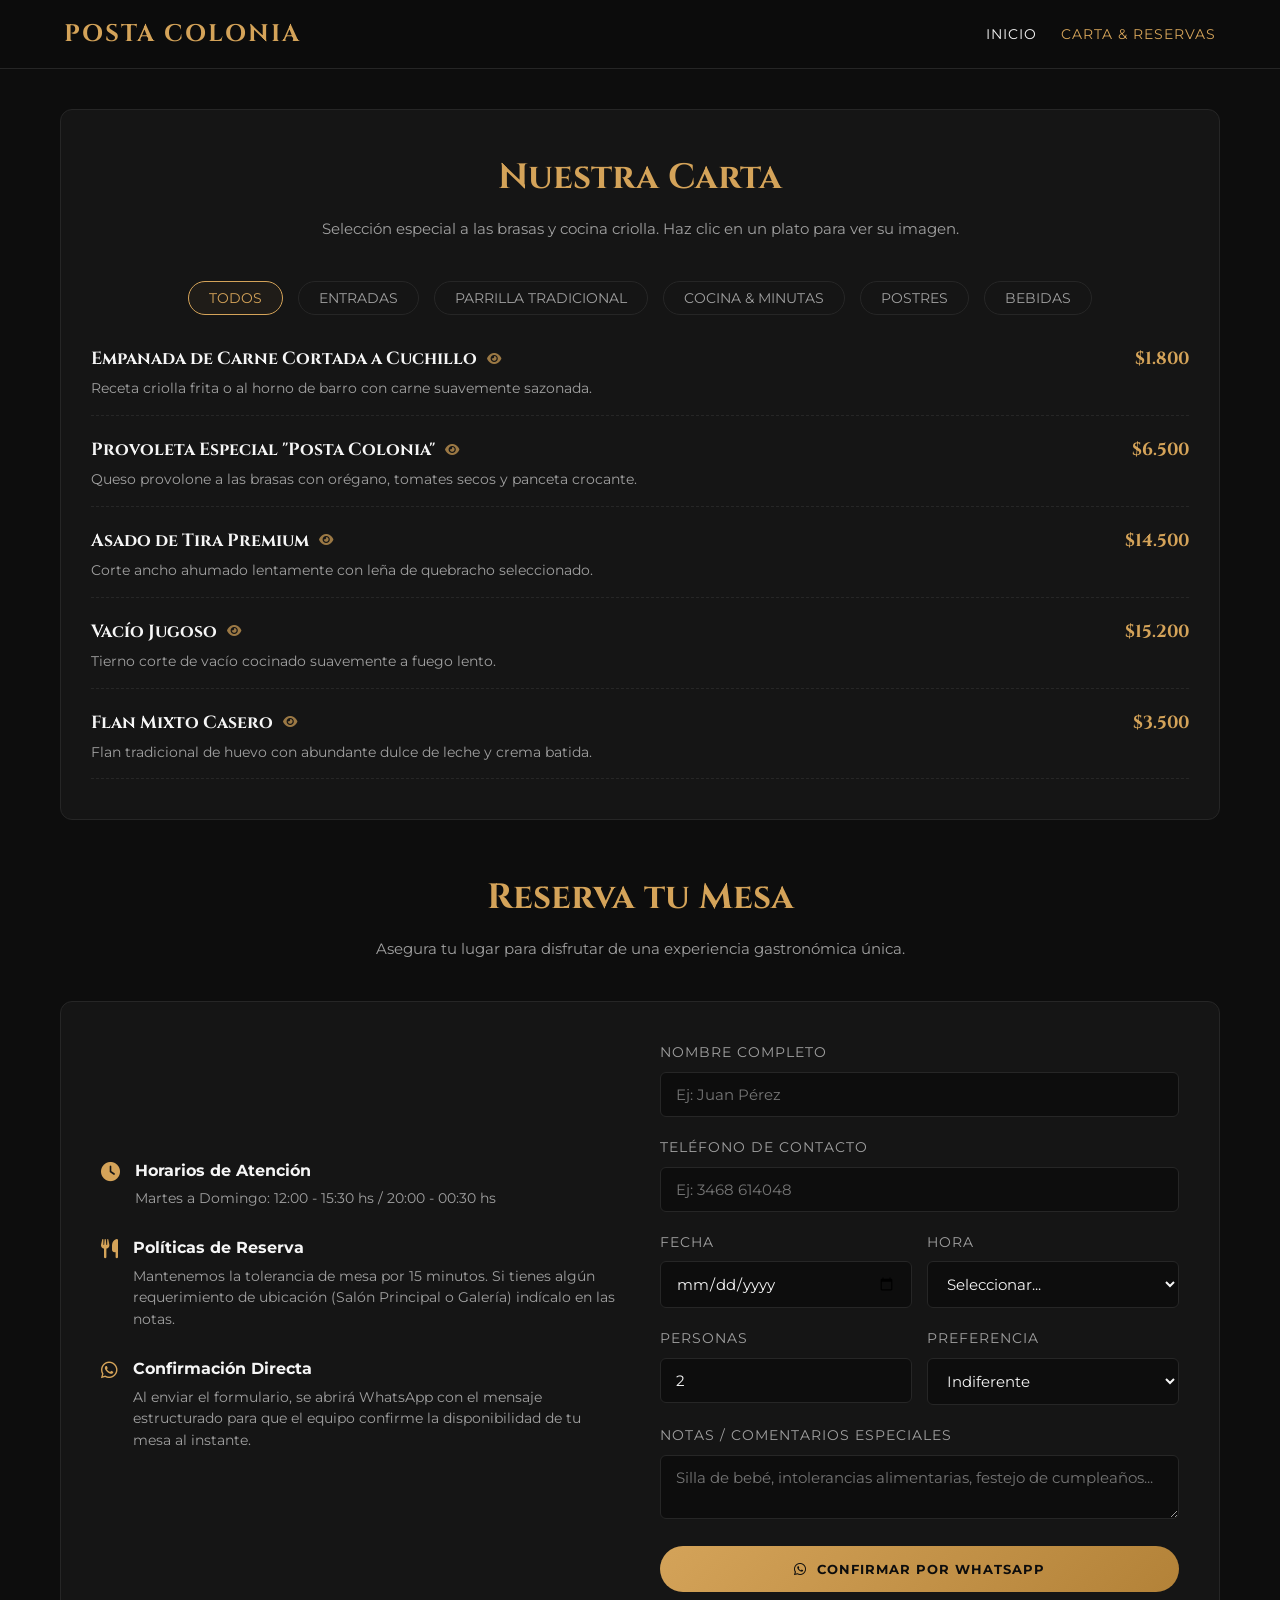
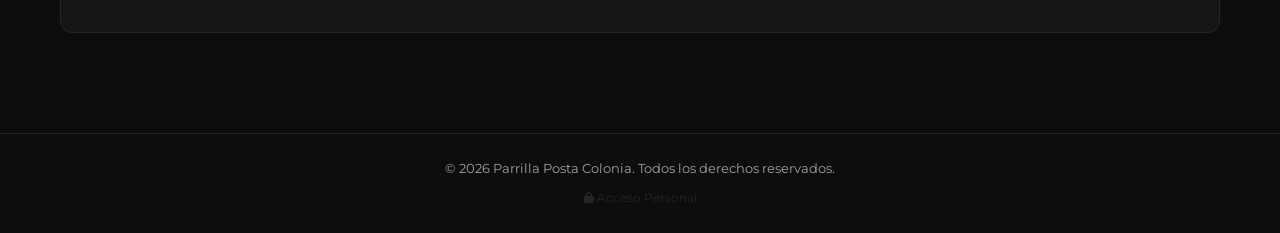
==== commit e8098630: "Update print statement from 'Hello' to 'Goodbye'" ====
--- a/reservas.html
+++ b/reservas.html
@@ -8,17 +8,13 @@
     <link rel="preconnect" href="https://fonts.googleapis.com">
     <link rel="preconnect" href="https://fonts.gstatic.com" crossorigin>
     <link href="https://fonts.googleapis.com/css2?family=Cinzel:wght@500;700;900&family=Montserrat:wght@300;400;600;700&display=swap" rel="stylesheet">
-    <!-- FontAwesome CDN -->
+    <!-- FontAwesome icons -->
     <link rel="stylesheet" href="https://cdnjs.cloudflare.com/ajax/libs/font-awesome/6.5.1/css/all.min.css">
-
+    
     <style>
-        /* ==========================================
-           VARIABLES GLOBALES Y RESET
-           ========================================== */
         :root {
             --bg-dark: #0d0d0d;
             --bg-card: #151515;
-            --bg-card-hover: #1e1e1e;
             --accent-gold: #d4a359;
             --accent-gold-light: #f1bf70;
             --text-light: #f5f5f5;
@@ -26,191 +22,217 @@
             --border-color: #262626;
             --font-heading: 'Cinzel', serif;
             --font-body: 'Montserrat', sans-serif;
-            --shadow-soft: 0 10px 30px rgba(0, 0, 0, 0.5);
-            --shadow-gold: 0 0 20px rgba(212, 163, 89, 0.25);
         }
 
         * {
             margin: 0;
             padding: 0;
             box-sizing: border-box;
-            scroll-behavior: smooth;
         }
 
         body {
-            font-family: var(--font-body);
             background-color: var(--bg-dark);
             color: var(--text-light);
-            line-height: 1.7;
-            overflow-x: hidden;
-        }
-
-        h1, h2, h3, h4, .brand-font {
-            font-family: var(--font-heading);
-            letter-spacing: 1.5px;
-        }
-
-        a {
-            text-decoration: none;
-            color: inherit;
-        }
-
-        /* ==========================================
-           NAVBAR
-           ========================================== */
+            font-family: var(--font-body);
+            line-height: 1.6;
+            display: flex;
+            flex-direction: column;
+            min-height: 100vh;
+        }
+
+        /* Header / Navbar */
         header {
-            position: fixed;
+            background-color: rgba(13, 13, 13, 0.95);
+            border-bottom: 1px solid var(--border-color);
+            position: sticky;
             top: 0;
-            width: 100%;
-            background-color: rgba(13, 13, 13, 0.95);
-            backdrop-filter: blur(12px);
-            border-bottom: 1px solid rgba(212, 163, 89, 0.15);
-            z-index: 1000;
-            padding: 16px 0;
-        }
-
-        .nav-container {
-            max-width: 1200px;
-            margin: 0 auto;
+            z-index: 100;
+            padding: 15px 5%;
             display: flex;
             justify-content: space-between;
             align-items: center;
-            padding: 0 24px;
-        }
-
-        .logo-text {
-            font-size: 1.6rem;
+        }
+
+        .logo {
+            font-family: var(--font-heading);
+            font-size: 1.5rem;
+            color: var(--accent-gold);
+            text-decoration: none;
             font-weight: 700;
-            color: var(--accent-gold);
+            letter-spacing: 2px;
+        }
+
+        nav a {
+            color: var(--text-light);
+            text-decoration: none;
+            margin-left: 20px;
+            font-size: 0.9rem;
             text-transform: uppercase;
-        }
-
-        nav ul {
-            display: flex;
-            list-style: none;
-            gap: 32px;
-            align-items: center;
-        }
-
-        nav a {
-            font-size: 0.85rem;
-            font-weight: 600;
-            text-transform: uppercase;
-            letter-spacing: 1.5px;
-            color: var(--text-light);
-            transition: 0.3s ease;
-        }
-
-        nav a:hover {
-            color: var(--accent-gold);
-        }
-
-        .btn-nav {
-            background: linear-gradient(135deg, var(--accent-gold), #b38238);
-            color: var(--bg-dark) !important;
-            padding: 10px 22px;
-            border-radius: 30px;
-            font-weight: 700;
-        }
-
-        .btn-nav:hover {
-            box-shadow: var(--shadow-gold);
-            transform: translateY(-2px);
-        }
-
-        /* ==========================================
-           HEADER DE PÁGINA
-           ========================================== */
-        .page-header {
-            padding-top: 150px;
-            padding-bottom: 50px;
-            text-align: center;
-            background: linear-gradient(to bottom, rgba(13, 13, 13, 0.85), var(--bg-dark)), 
-                        url('https://images.unsplash.com/photo-1544025162-d76694265947?q=80&w=1920&auto=format&fit=crop') center/cover;
-            border-bottom: 1px solid var(--border-color);
-        }
-
-        .page-header h1 {
-            font-size: 2.8rem;
-            color: var(--accent-gold);
-            margin-bottom: 10px;
-        }
-
-        .page-header p {
-            color: var(--text-muted);
-            font-size: 1.1rem;
-        }
-
-        /* ==========================================
-           SECCIÓN DE RESERVA
-           ========================================== */
+            letter-spacing: 1px;
+            transition: color 0.3s;
+        }
+
+        nav a:hover, nav a.active {
+            color: var(--accent-gold);
+        }
+
+        /* Contenedor Principal */
         .main-container {
             max-width: 1200px;
-            margin: 0 auto;
-            padding: 0 24px;
+            margin: 40px auto;
+            padding: 0 20px;
+            flex: 1;
         }
 
         .section-title {
             text-align: center;
-            margin: 50px 0 30px 0;
-        }
-
-        .section-title h2 {
+            font-family: var(--font-heading);
             font-size: 2.2rem;
             color: var(--accent-gold);
+            margin-bottom: 10px;
+        }
+
+        .section-subtitle {
+            text-align: center;
+            color: var(--text-muted);
+            margin-bottom: 40px;
+            font-size: 0.95rem;
+        }
+
+        /* Sección de Menú Completo */
+        .menu-section {
+            background-color: var(--bg-card);
+            border: 1px solid var(--border-color);
+            border-radius: 12px;
+            padding: 40px 30px;
+            margin-bottom: 50px;
+        }
+
+        .menu-categories {
+            display: flex;
+            justify-content: center;
+            gap: 15px;
+            margin-bottom: 30px;
+            flex-wrap: wrap;
+        }
+
+        .tab-btn {
+            background: transparent;
+            border: 1px solid var(--border-color);
+            color: var(--text-muted);
+            padding: 8px 20px;
+            border-radius: 20px;
+            cursor: pointer;
+            font-family: var(--font-body);
+            font-size: 0.85rem;
             text-transform: uppercase;
-            margin-bottom: 10px;
-        }
-
-        .section-title div {
-            width: 80px;
-            height: 3px;
-            background: linear-gradient(to right, transparent, var(--accent-gold), transparent);
-            margin: 0 auto;
-        }
-
-        .booking-section {
+            transition: all 0.3s ease;
+        }
+
+        .tab-btn.active, .tab-btn:hover {
+            border-color: var(--accent-gold);
+            color: var(--accent-gold);
+            background-color: rgba(212, 163, 89, 0.05);
+        }
+
+        .full-menu-list {
+            display: flex;
+            flex-direction: column;
+            gap: 20px;
+        }
+
+        .menu-item-row {
+            display: flex;
+            justify-content: space-between;
+            align-items: baseline;
+            border-bottom: 1px dashed var(--border-color);
+            padding-bottom: 15px;
+            cursor: pointer;
+            transition: transform 0.2s;
+        }
+
+        .menu-item-row:hover {
+            transform: translateX(5px);
+        }
+
+        .item-details h4 {
+            font-family: var(--font-heading);
+            font-size: 1.1rem;
+            color: var(--text-light);
+            display: flex;
+            align-items: center;
+            gap: 10px;
+        }
+
+        .item-details h4 i {
+            font-size: 0.8rem;
+            color: var(--accent-gold);
+            opacity: 0.7;
+        }
+
+        .item-details p {
+            font-size: 0.85rem;
+            color: var(--text-muted);
+            margin-top: 5px;
+        }
+
+        .item-dots {
+            flex: 1;
+            margin: 0 15px;
+        }
+
+        .item-price {
+            font-family: var(--font-heading);
+            font-weight: 700;
+            color: var(--accent-gold);
+            font-size: 1.1rem;
+            white-space: nowrap;
+        }
+
+        /* Sección de Formulario de Reserva */
+        .reservation-grid {
             display: grid;
-            grid-template-columns: 1.2fr 0.8fr;
+            grid-template-columns: 1fr 1fr;
             gap: 40px;
             background-color: var(--bg-card);
             border: 1px solid var(--border-color);
-            border-radius: 16px;
+            border-radius: 12px;
             padding: 40px;
-            margin-bottom: 70px;
-            box-shadow: var(--shadow-soft);
-            position: relative;
-        }
-
-        .booking-section::before {
-            content: '';
-            position: absolute;
-            top: 0;
-            left: 0;
-            width: 4px;
-            height: 100%;
-            background: linear-gradient(to bottom, var(--accent-gold), var(--accent-gold-light));
-            border-top-left-radius: 16px;
-            border-bottom-left-radius: 16px;
-        }
-
-        .booking-form-wrapper h3 {
-            color: #ffffff;
-            font-size: 1.4rem;
+        }
+
+        @media (max-width: 768px) {
+            .reservation-grid {
+                grid-template-columns: 1fr;
+            }
+        }
+
+        .reservation-info {
+            display: flex;
+            flex-direction: column;
+            justify-content: center;
+        }
+
+        .info-item {
+            display: flex;
+            align-items: flex-start;
+            gap: 15px;
             margin-bottom: 25px;
-            display: flex;
-            align-items: center;
-            gap: 10px;
-        }
-
-        .booking-form-wrapper h3 i {
-            color: var(--accent-gold);
-        }
-
-        .form-row {
-            display: grid;
-            grid-template-columns: 1fr 1fr;
-            gap: 20px;
+        }
+
+        .info-item i {
+            color: var(--accent-gold);
+            font-size: 1.2rem;
+            margin-top: 5px;
+        }
+
+        .info-item h3 {
+            font-size: 1rem;
+            margin-bottom: 5px;
+        }
+
+        .info-item p {
+            color: var(--text-muted);
+            font-size: 0.85rem;
         }
 
         .form-group {
@@ -218,244 +240,67 @@
         }
 
         .form-group label {
-            display: flex;
-            align-items: center;
-            gap: 8px;
+            display: block;
+            font-size: 0.85rem;
+            text-transform: uppercase;
+            letter-spacing: 1px;
             margin-bottom: 8px;
-            color: #e0e0e0;
-            font-size: 0.85rem;
-            font-weight: 600;
-            text-transform: uppercase;
-        }
-
-        .form-group label i {
-            color: var(--accent-gold);
+            color: var(--text-muted);
         }
 
         .form-control {
             width: 100%;
-            padding: 13px 16px;
-            background-color: #0d0d0d;
+            padding: 12px 15px;
+            background-color: var(--bg-dark);
             border: 1px solid var(--border-color);
-            border-radius: 8px;
-            color: #ffffff;
+            border-radius: 6px;
+            color: var(--text-light);
             font-family: var(--font-body);
             font-size: 0.95rem;
-            transition: 0.3s ease;
+            transition: border-color 0.3s;
         }
 
         .form-control:focus {
             outline: none;
             border-color: var(--accent-gold);
-            box-shadow: 0 0 10px rgba(212, 163, 89, 0.25);
-        }
-
-        input[type="date"]::-webkit-calendar-picker-indicator {
-            filter: invert(0.8) sepia(100%) saturate(500%) hue-rotate(350deg);
-            cursor: pointer;
-        }
-
-        select.form-control option {
-            background-color: #151515;
-            color: #ffffff;
         }
 
         .btn-submit {
+            width: 100%;
             background: linear-gradient(135deg, var(--accent-gold), #b38238);
-            color: var(--bg-dark);
+            color: #0d0d0d;
+            font-weight: 700;
+            font-family: var(--font-body);
+            text-transform: uppercase;
+            letter-spacing: 1px;
             padding: 15px;
-            font-weight: 700;
             border: none;
             border-radius: 30px;
-            text-transform: uppercase;
-            letter-spacing: 1.5px;
             cursor: pointer;
-            width: 100%;
-            font-size: 0.95rem;
-            transition: 0.3s ease;
-            box-shadow: 0 4px 15px rgba(212, 163, 89, 0.2);
+            transition: transform 0.2s, box-shadow 0.2s;
+            display: flex;
+            align-items: center;
+            justify-content: center;
+            gap: 10px;
         }
 
         .btn-submit:hover {
-            background: linear-gradient(135deg, var(--accent-gold-light), var(--accent-gold));
-            box-shadow: var(--shadow-gold);
             transform: translateY(-2px);
-        }
-
-        /* Panel informativo */
-        .booking-info-panel {
-            display: flex;
-            flex-direction: column;
-            justify-content: space-between;
-            background: rgba(13, 13, 13, 0.6);
-            border: 1px solid var(--border-color);
-            border-radius: 12px;
-            padding: 30px;
-        }
-
-        .booking-info-panel h3 {
-            color: #ffffff;
-            font-size: 1.25rem;
-            margin-bottom: 15px;
-            display: flex;
-            align-items: center;
-            gap: 10px;
-        }
-
-        .info-box {
-            background-color: rgba(212, 163, 89, 0.08);
-            border-left: 3px solid var(--accent-gold);
-            padding: 15px;
-            border-radius: 0 8px 8px 0;
-            margin-bottom: 25px;
-        }
-
-        .info-box p {
-            color: var(--text-muted);
-            font-size: 0.9rem;
-        }
-
-        .info-item {
-            display: flex;
-            align-items: flex-start;
-            gap: 15px;
-            margin-bottom: 20px;
-        }
-
-        .info-item i {
-            font-size: 1.3rem;
-            color: var(--accent-gold);
-            background: rgba(212, 163, 89, 0.1);
-            padding: 12px;
-            border-radius: 50%;
-            border: 1px solid rgba(212, 163, 89, 0.2);
-        }
-
-        .info-item h4 {
-            color: #ffffff;
-            font-size: 1rem;
-            margin-bottom: 4px;
-        }
-
-        .info-item p {
-            color: var(--text-muted);
-            font-size: 0.9rem;
-        }
-
-        /* ==========================================
-           MENÚ COMPLETO Y FILTROS
-           ========================================== */
-        .menu-categories {
-            display: flex;
-            justify-content: center;
-            gap: 12px;
-            margin-bottom: 40px;
-            flex-wrap: wrap;
-        }
-
-        .tab-btn {
-            background-color: var(--bg-card);
-            border: 1px solid var(--border-color);
-            color: var(--text-light);
-            padding: 10px 24px;
-            border-radius: 30px;
-            cursor: pointer;
-            font-family: var(--font-body);
-            font-size: 0.9rem;
-            font-weight: 600;
-            transition: 0.3s ease;
-        }
-
-        .tab-btn.active, .tab-btn:hover {
-            background: linear-gradient(135deg, var(--accent-gold), #b38238);
-            color: var(--bg-dark);
-            border-color: var(--accent-gold);
-        }
-
-        .full-menu-list {
-            display: flex;
-            flex-direction: column;
-            gap: 16px;
-            margin-bottom: 80px;
-        }
-
-        .menu-item-row {
-            display: flex;
-            justify-content: space-between;
-            align-items: center;
-            background-color: var(--bg-card);
-            padding: 20px 25px;
-            border-radius: 12px;
-            border: 1px solid var(--border-color);
-            transition: 0.3s ease;
-            cursor: pointer;
-            position: relative;
-        }
-
-        .menu-item-row:hover {
-            border-color: rgba(212, 163, 89, 0.5);
-            background-color: var(--bg-card-hover);
-            transform: translateX(6px);
-            box-shadow: var(--shadow-gold);
-        }
-
-        .item-details h4 {
-            color: #ffffff;
-            font-size: 1.1rem;
-            margin-bottom: 4px;
-            display: flex;
-            align-items: center;
-            gap: 8px;
-        }
-
-        .item-details h4 i {
-            font-size: 0.85rem;
-            color: var(--accent-gold);
-            opacity: 0;
-            transition: opacity 0.3s ease;
-        }
-
-        .menu-item-row:hover .item-details h4 i {
-            opacity: 1;
-        }
-
-        .item-details p {
-            color: var(--text-muted);
-            font-size: 0.88rem;
-        }
-
-        .item-dots {
-            flex-grow: 1;
-            border-bottom: 1px dashed rgba(212, 163, 89, 0.25);
-            margin: 0 20px;
-        }
-
-        .item-price {
-            color: var(--accent-gold);
-            font-weight: 700;
-            font-size: 1.1rem;
-            white-space: nowrap;
-            background: rgba(212, 163, 89, 0.1);
-            padding: 6px 14px;
-            border-radius: 20px;
-            border: 1px solid rgba(212, 163, 89, 0.2);
-        }
-
-        /* ==========================================
-           MODAL PARA VER FOTO DEL PLATO
-           ========================================== */
+            box-shadow: 0 5px 15px rgba(212, 163, 89, 0.3);
+        }
+
+        /* Modal para ver imagen del plato */
         .modal-overlay {
             position: fixed;
             top: 0;
             left: 0;
             width: 100%;
             height: 100%;
-            background: rgba(0, 0, 0, 0.85);
-            backdrop-filter: blur(8px);
+            background-color: rgba(0, 0, 0, 0.85);
             display: flex;
             justify-content: center;
             align-items: center;
-            z-index: 2000;
+            z-index: 1000;
             opacity: 0;
             pointer-events: none;
             transition: opacity 0.3s ease;
@@ -466,481 +311,280 @@
             pointer-events: auto;
         }
 
-        .modal-card {
+        .modal-content {
             background-color: var(--bg-card);
             border: 1px solid var(--border-color);
-            border-radius: 16px;
+            border-radius: 12px;
             max-width: 500px;
             width: 90%;
             overflow: hidden;
-            box-shadow: 0 15px 40px rgba(0, 0, 0, 0.8);
-            transform: translateY(20px);
+            position: relative;
+            transform: scale(0.9);
             transition: transform 0.3s ease;
-            position: relative;
-        }
-
-        .modal-overlay.active .modal-card {
-            transform: translateY(0);
-        }
-
-        .modal-close {
+        }
+
+        .modal-overlay.active .modal-content {
+            transform: scale(1);
+        }
+
+        .modal-img {
+            width: 100%;
+            height: 250px;
+            object-fit: cover;
+        }
+
+        .modal-body {
+            padding: 20px;
+        }
+
+        .modal-body h3 {
+            font-family: var(--font-heading);
+            color: var(--accent-gold);
+            font-size: 1.4rem;
+            margin-bottom: 10px;
+        }
+
+        .modal-body p {
+            color: var(--text-muted);
+            font-size: 0.9rem;
+            margin-bottom: 15px;
+        }
+
+        .modal-price {
+            font-size: 1.2rem;
+            font-weight: 700;
+            color: var(--text-light);
+        }
+
+        .close-modal {
             position: absolute;
             top: 15px;
             right: 15px;
             background: rgba(0, 0, 0, 0.6);
-            color: #fff;
+            color: white;
             border: none;
-            width: 36px;
-            height: 36px;
+            width: 30px;
+            height: 30px;
             border-radius: 50%;
-            font-size: 1.2rem;
             cursor: pointer;
-            z-index: 10;
             display: flex;
             align-items: center;
             justify-content: center;
-            transition: 0.2s ease;
-        }
-
-        .modal-close:hover {
-            background: var(--accent-gold);
-            color: var(--bg-dark);
-        }
-
-        .modal-img {
-            width: 100%;
-            height: 260px;
-            object-fit: cover;
-        }
-
-        .modal-body {
+        }
+
+        /* Footer */
+        footer {
+            margin-top: 60px;
             padding: 25px;
-        }
-
-        .modal-header-flex {
-            display: flex;
-            justify-content: space-between;
-            align-items: center;
-            margin-bottom: 12px;
-        }
-
-        .modal-title {
-            color: #ffffff;
-            font-size: 1.3rem;
-        }
-
-        .modal-price {
-            color: var(--accent-gold);
-            font-weight: 700;
-            font-size: 1.2rem;
-            background: rgba(212, 163, 89, 0.1);
-            padding: 4px 12px;
-            border-radius: 20px;
-            border: 1px solid rgba(212, 163, 89, 0.2);
-        }
-
-        .modal-desc {
+            text-align: center;
+            border-top: 1px solid var(--border-color);
             color: var(--text-muted);
-            font-size: 0.95rem;
-            line-height: 1.6;
-        }
-
-        /* ==========================================
-           FOOTER
-           ========================================== */
-        footer {
-            background-color: #080808;
-            border-top: 1px solid var(--border-color);
-            padding: 40px 20px;
-            text-align: center;
-        }
-
-        .footer-socials {
-            display: flex;
-            justify-content: center;
-            gap: 20px;
-            margin-bottom: 20px;
-        }
-
-        .footer-socials a {
-            width: 42px;
-            height: 42px;
-            border-radius: 50%;
-            background-color: var(--bg-card);
-            border: 1px solid var(--border-color);
-            display: flex;
-            align-items: center;
-            justify-content: center;
-            color: var(--accent-gold);
-            transition: 0.3s ease;
-        }
-
-        .footer-socials a:hover {
-            background-color: var(--accent-gold);
-            color: var(--bg-dark);
-        }
-
-        .copyright {
-            color: #666;
-            font-size: 0.85rem;
-        }
-
-        /* RESPONSIVE */
-        @media (max-width: 900px) {
-            .booking-section {
-                grid-template-columns: 1fr;
-                padding: 25px;
-            }
-            .form-row {
-                grid-template-columns: 1fr;
-            }
-            .menu-item-row {
-                flex-direction: column;
-                align-items: flex-start;
-                gap: 10px;
-            }
-            .item-dots {
-                display: none;
-            }
-            .item-price {
-                align-self: flex-end;
-            }
-            nav ul {
-                display: none;
-            }
+            font-size: 0.8rem;
+        }
+
+        footer a {
+            color: var(--border-color);
+            text-decoration: none;
+            font-size: 0.75rem;
+            transition: color 0.3s;
+        }
+
+        footer a:hover {
+            color: var(--accent-gold);
         }
     </style>
 </head>
 <body>
 
-    <!-- NAVBAR -->
+    <!-- Header (Navegación limpia sin botón de admin) -->
     <header>
-        <div class="nav-container">
-            <a href="index.html" class="logo-text brand-font">Posta Colonia</a>
-            <nav>
-                <ul>
-                    <li><a href="index.html#inicio">Inicio</a></li>
-                    <li><a href="index.html#nosotros">Nosotros</a></li>
-                    <li><a href="#menu-completo">Menú Completo</a></li>
-                    <li><a href="#reservas" class="btn-nav">Reservar Mesa</a></li>
-                </ul>
-            </nav>
-        </div>
+        <a href="index.html" class="logo">POSTA COLONIA</a>
+        <nav>
+            <a href="index.html">Inicio</a>
+            <a href="reservas.html" class="active">Carta & Reservas</a>
+        </nav>
     </header>
 
-    <!-- HEADER DE PÁGINA -->
-    <div class="page-header">
-        <h1 class="brand-font">RESERVAS & MENÚ</h1>
-        <p>Asegura tu mesa y descubre nuestra carta completa a las brasas</p>
-    </div>
-
-    <main class="main-container">
-
-        <!-- SECCIÓN DE RESERVA -->
-        <section id="reservas">
-            <div class="section-title">
-                <h2>Reserva tu Mesa</h2>
-                <div></div>
-            </div>
-
-            <div class="booking-section">
-                <!-- FORMULARIO -->
-                <div class="booking-form-wrapper">
-                    <h3><i class="fa-solid fa-utensils"></i> Completa tus datos</h3>
-                    <form id="reservationForm">
-                        <div class="form-row">
-                            <div class="form-group">
-                                <label><i class="fa-solid fa-user"></i> Nombre Completo</label>
-                                <input type="text" class="form-control" name="nombre" placeholder="Ej. Juan Pérez" required>
-                            </div>
-                            <div class="form-group">
-                                <label><i class="fa-solid fa-phone"></i> Teléfono / WhatsApp</label>
-                                <input type="tel" class="form-control" name="telefono" placeholder="+54 11 ..." required>
-                            </div>
-                        </div>
-
-                        <div class="form-row">
-                            <div class="form-group">
-                                <label><i class="fa-solid fa-calendar-days"></i> Fecha</label>
-                                <input type="date" class="form-control" name="fecha" required>
-                            </div>
-                            <div class="form-group">
-                                <label><i class="fa-solid fa-clock"></i> Hora</label>
-                                <select class="form-control" name="hora" required>
-                                    <option value="">Selecciona horario</option>
-                                    <option>12:30 hs (Almuerzo)</option>
-                                    <option>13:30 hs (Almuerzo)</option>
-                                    <option>14:30 hs (Almuerzo)</option>
-                                    <option>20:30 hs (Cena)</option>
-                                    <option>21:30 hs (Cena)</option>
-                                    <option>22:30 hs (Cena)</option>
-                                </select>
-                            </div>
-                        </div>
-
-                        <div class="form-row">
-                            <div class="form-group">
-                                <label><i class="fa-solid fa-users"></i> Comensales</label>
-                                <select class="form-control" name="comensales" required>
-                                    <option value="2">2 Personas</option>
-                                    <option value="4">4 Personas</option>
-                                    <option value="6">6 Personas</option>
-                                    <option value="8">Grupo (+8 Personas)</option>
-                                </select>
-                            </div>
-                            <div class="form-group">
-                                <label><i class="fa-solid fa-chair"></i> Ubicación</label>
-                                <select class="form-control" name="ubicacion">
-                                    <option>Salón Principal</option>
-                                    <option>Patio / Cerca de Parrilla</option>
-                                    <option>Zona Exterior</option>
-                                </select>
-                            </div>
-                        </div>
-
-                        <div class="form-group">
-                            <label><i class="fa-solid fa-comment-dots"></i> Notas especiales</label>
-                            <textarea class="form-control" name="notas" rows="3" placeholder="Silla para bebé, cumpleaños, etc."></textarea>
-                        </div>
-
-                        <button type="submit" class="btn-submit">
-                            Confirmar Reserva
-                        </button>
-                    </form>
-                </div>
-
-                <!-- PANEL INFORMATIVO -->
-                <div class="booking-info-panel">
-                    <div>
-                        <h3><i class="fa-solid fa-circle-info" style="color: var(--accent-gold);"></i> Información Importante</h3>
-                        <div class="info-box">
-                            <p>Las reservas tienen una tolerancia de <strong>15 minutos</strong>. Pasado ese tiempo, la mesa quedará sujeta a disponibilidad.</p>
-                        </div>
-                    </div>
-
-                    <div>
-                        <div class="info-item">
-                            <i class="fa-solid fa-phone"></i>
-                            <div>
-                                <h4>Atención Directa</h4>
-                                <p>+54 9 11 XXXX-XXXX</p>
-                            </div>
-                        </div>
-                        <div class="info-item">
-                            <i class="fa-solid fa-clock"></i>
-                            <div>
-                                <h4>Horarios de Atención</h4>
-                                <p>Mar a Dom: 12:00 a 15:30 y 20:00 a 00:00 hs.</p>
-                            </div>
-                        </div>
-                    </div>
-                </div>
-            </div>
-        </section>
-
-        <!-- MENÚ COMPLETO -->
-        <section id="menu-completo">
-            <div class="section-title">
-                <h2>Carta Completa</h2>
-                <p style="color: var(--text-muted); font-size: 0.9rem; margin-top: 5px;">(Haz clic en cualquier plato para ver su foto)</p>
-                <div style="margin-top: 15px;"></div>
-            </div>
-
-            <!-- FILTROS POR CATEGORÍA -->
+    <div class="main-container">
+        
+        <!-- SECCIÓN MENÚ COMPLETO -->
+        <section class="menu-section">
+            <h2 class="section-title">Nuestra Carta</h2>
+            <p class="section-subtitle">Selección especial a las brasas y cocina criolla. Haz clic en un plato para ver su imagen.</p>
+
             <div class="menu-categories">
                 <button class="tab-btn active" onclick="filterMenu('all', event)">Todos</button>
                 <button class="tab-btn" onclick="filterMenu('entradas', event)">Entradas</button>
                 <button class="tab-btn" onclick="filterMenu('parrilla', event)">Parrilla Tradicional</button>
                 <button class="tab-btn" onclick="filterMenu('cocina', event)">Cocina & Minutas</button>
                 <button class="tab-btn" onclick="filterMenu('postres', event)">Postres</button>
+                <button class="tab-btn" onclick="filterMenu('bebidas', event)">Bebidas</button>
             </div>
 
-            <!-- PLATOS (Con atributos data-img para abrir el modal) -->
             <div class="full-menu-list">
-                
-                <div class="menu-item-row category-item entradas" 
-                     data-img="https://resizer.glanacion.com/resizer/v2/empanadas-de-carne-cortada-a-cuchillo-con-mix-YTRLESEOGZFU5LU3G4AOBZ2EP4.jpeg?auth=1bc85880de7b6e0e41370aa13090c3d1e8e04fbc6b564b783626d40a493f821f&width=880&height=586&quality=70&smart=true">
-                    <div class="item-details">
-                        <h4>Empanada de Carne Cortada a Cuchillo <i class="fa-solid fa-eye"></i></h4>
-                        <p>Receta criolla frita o al horno de barro con carne suavemente sazonada.</p>
-                    </div>
-                    <div class="item-dots"></div>
-                    <div class="item-price">$1.800</div>
-                </div>
-
-                <div class="menu-item-row category-item entradas"
-                     data-img="https://encrypted-tbn0.gstatic.com/images?q=tbn:ANd9GcS_bOdqVGnEc_haPpBEU4rNCVIcbFv29lFUsjaT-uNGhrtdFe6Fn1cnWsja&s=10">
-                    <div class="item-details">
-                        <h4>Provoleta Especial "Posta Colonia" <i class="fa-solid fa-eye"></i></h4>
-                        <p>Queso provolone a las brasas con orégano, tomates secos y panceta crocante.</p>
-                    </div>
-                    <div class="item-dots"></div>
-                    <div class="item-price">$6.500</div>
-                </div>
-
-                <div class="menu-item-row category-item parrilla"
-                     data-img="https://encrypted-tbn0.gstatic.com/images?q=tbn:ANd9GcSMx_tt80oyaKhwEXhw0Tf1riXp4b1QSAHKjookyk59WiQzIhz2cXTNczk&s=10">
-                    <div class="item-details">
-                        <h4>Asado de Tira Premium <i class="fa-solid fa-eye"></i></h4>
-                        <p>Corte ancho ahumado lentamente con leña de quebracho seleccionado.</p>
-                    </div>
-                    <div class="item-dots"></div>
-                    <div class="item-price">$14.500</div>
-                </div>
-
-                <div class="menu-item-row category-item parrilla"
-                     data-img="https://invitadoinvierno.com/wp-content/uploads/2021/05/receta-vacio-ternera-adobado-2bis.jpg">
-                    <div class="item-details">
-                        <h4>Vacío Jugoso <i class="fa-solid fa-eye"></i></h4>
-                        <p>Tierno corte de vacío cocinado suavemente a fuego lento.</p>
-                    </div>
-                    <div class="item-dots"></div>
-                    <div class="item-price">$15.200</div>
-                </div>
-
-                <div class="menu-item-row category-item parrilla"
-                     data-img="https://media.c5n.com/p/617a51867ba7d09032b99a37b3d5fc9f/adjuntos/326/imagenes/000/380/0000380897/790x0/smart/rufino-mollejas-limon-quemado.png">
-                    <div class="item-details">
-                        <h4>Mollejas al Limón <i class="fa-solid fa-eye"></i></h4>
-                        <p>Mollejas de corazón doradas por fuera y extremadamente cremosas por dentro.</p>
-                    </div>
-                    <div class="item-dots"></div>
-                    <div class="item-price">$11.000</div>
-                </div>
-
-                <div class="menu-item-row category-item parrilla"
-                     data-img="https://encrypted-tbn0.gstatic.com/images?q=tbn:ANd9GcTutBg9PhHBFqHJNHUM5MW7sC4bcJlMrseUP_QOX5JePWhEuo8i5bg2u8xX&s=10">
-                    <div class="item-details">
-                        <h4>Cabrito a la Llama <i class="fa-solid fa-eye"></i></h4>
-                        <p>Acompañado de ensalada mixta y papas fritas.</p>
-                    </div>
-                    <div class="item-dots"></div>
-                    <div class="item-price">Precio a consultar</div>
-                </div>
-
-                <div class="menu-item-row category-item parrilla"
-                     data-img="https://images.unsplash.com/photo-1600891964092-4316c288032e?q=80&w=800&auto=format&fit=crop">
-                    <div class="item-details">
-                        <h4>Ojo de Bife <i class="fa-solid fa-eye"></i></h4>
-                        <p>Corte tierno y jugoso, marcado a la parrilla al punto de tu preferencia.</p>
-                    </div>
-                    <div class="item-dots"></div>
-                    <div class="item-price">Precio a consultar</div>
-                </div>
-
-                <div class="menu-item-row category-item parrilla"
-                     data-img="https://images.unsplash.com/photo-1558030006-450675393462?q=80&w=800&auto=format&fit=crop">
-                    <div class="item-details">
-                        <h4>Bife de Chorizo <i class="fa-solid fa-eye"></i></h4>
-                        <p>Corte clásico de la parrilla, dorado por fuera y jugoso por dentro.</p>
-                    </div>
-                    <div class="item-dots"></div>
-                    <div class="item-price">Precio a consultar</div>
-                </div>
-
-                <div class="menu-item-row category-item parrilla"
-                     data-img="https://images.unsplash.com/photo-1544025162-d76694265947?q=80&w=800&auto=format&fit=crop">
-                    <div class="item-details">
-                        <h4>Pata Flameada de Cerdo <i class="fa-solid fa-eye"></i></h4>
-                        <p>Pata de cerdo asada lentamente y flameada para lograr un sabor intenso y dorado.</p>
-                    </div>
-                    <div class="item-dots"></div>
-                    <div class="item-price">Precio a consultar</div>
-                </div>
-
-                <div class="menu-item-row category-item cocina"
-                     data-img="https://www.canal26.com/resizer/v2/LIGTI7KNTRDD5KXEC2SQUAYIAY.png?auth=996342763881166dc4dc4d575f41460c640bc2b36ad6967b8e91811e6b880855&height=675&width=1200&quality=70&smart=true">
-                    <div class="item-details">
-                        <h4>Milanesa Napolitana Completa <i class="fa-solid fa-eye"></i></h4>
-                        <p>Para compartir. Acompañada con papas fritas crocantes a caballo.</p>
-                    </div>
-                    <div class="item-dots"></div>
-                    <div class="item-price">$13.800</div>
-                </div>
-
-                <div class="menu-item-row category-item cocina"
-                     data-img="https://cdn.jwplayer.com/v2/media/KcAgyiFk/thumbnails/KnxzkZhO.jpg?width=1280">
-                    <div class="item-details">
-                        <h4>Lasagña <i class="fa-solid fa-eye"></i></h4>
-                        <p>Capas de pasta, salsa de tomate, carne sazonada y abundante queso gratinado.</p>
-                    </div>
-                    <div class="item-dots"></div>
-                    <div class="item-price">Precio a consultar</div>
-                </div>
-
-                <div class="menu-item-row category-item postres"
-                     data-img="https://media.a24.com/p/f2bff8e9a5f92d71f53a7e7054c3cbd5/adjuntos/296/imagenes/009/167/0009167419/1200x675/smart/flan-mixto-receta-casera-el-postre-mas-perfecto.png">
-                    <div class="item-details">
-                        <h4>Flan Mixto Casero <i class="fa-solid fa-eye"></i></h4>
-                        <p>Flan tradicional de huevo con abundante dulce de leche y crema batida.</p>
-                    </div>
-                    <div class="item-dots"></div>
-                    <div class="item-price">$3.500</div>
-                </div>
-
-                <div class="menu-item-row category-item postres"
-                     data-img="https://cuk-it.com/wp-content/uploads/2025/10/panqeuqes-ddlco-bb-8-819x1024.webp">
-                    <div class="item-details">
-                        <h4>Panqueque con Dulce de Leche <i class="fa-solid fa-eye"></i></h4>
-                        <p>Panqueque artesanal espolvoreado con azúcar y caramelizado a las brasas.</p>
-                    </div>
-                    <div class="item-dots"></div>
-                    <div class="item-price">$3.800</div>
-                </div>
-
-                <div class="menu-item-row category-item postres"
-                     data-img="https://gourmet.iprospect.cl/wp-content/uploads/2016/09/Creme-Brulee.jpg">
-                    <div class="item-details">
-                        <h4>Creme Brulee <i class="fa-solid fa-eye"></i></h4>
-                        <p>Clásico postre francés de crema suave con una fina capa de azúcar caramelizado.</p>
-                    </div>
-                    <div class="item-dots"></div>
-                    <div class="item-price">Precio a consultar</div>
-                </div>
-
-                <div class="menu-item-row category-item postres"
-                     data-img="https://encrypted-tbn0.gstatic.com/images?q=tbn:ANd9GcTUemvWSip9PVjdh2oka4nprQhfX-CTvCbsedfkiyxxCMXLeY_v_osl0sYG&s=10">
-                    <div class="item-details">
-                        <h4>Helado <i class="fa-solid fa-eye"></i></h4>
-                        <p>Selección de sabores de helado para disfrutar como cierre de la comida.</p>
-                    </div>
-                    <div class="item-dots"></div>
-                    <div class="item-price">Precio a consultar</div>
-                </div>
-
+                <!-- Se puebla dinámicamente con JavaScript desde localStorage -->
             </div>
         </section>
 
-    </main>
-
-    <!-- VENTANA EMERGENTE (MODAL DE FOTO) -->
+        <!-- SECCIÓN FORMULARIO RESERVAS -->
+        <section>
+            <h2 class="section-title">Reserva tu Mesa</h2>
+            <p class="section-subtitle">Asegura tu lugar para disfrutar de una experiencia gastronómica única.</p>
+
+            <div class="reservation-grid">
+                
+                <div class="reservation-info">
+                    <div class="info-item">
+                        <i class="fa-solid fa-clock"></i>
+                        <div>
+                            <h3>Horarios de Atención</h3>
+                            <p>Martes a Domingo: 12:00 - 15:30 hs / 20:00 - 00:30 hs</p>
+                        </div>
+                    </div>
+
+                    <div class="info-item">
+                        <i class="fa-solid fa-utensils"></i>
+                        <div>
+                            <h3>Políticas de Reserva</h3>
+                            <p>Mantenemos la tolerancia de mesa por 15 minutos. Si tienes algún requerimiento de ubicación (Salón Principal o Galería) indícalo en las notas.</p>
+                        </div>
+                    </div>
+
+                    <div class="info-item">
+                        <i class="fa-brands fa-whatsapp"></i>
+                        <div>
+                            <h3>Confirmación Directa</h3>
+                            <p>Al enviar el formulario, se abrirá WhatsApp con el mensaje estructurado para que el equipo confirme la disponibilidad de tu mesa al instante.</p>
+                        </div>
+                    </div>
+                </div>
+
+                <form id="reservationForm">
+                    <div class="form-group">
+                        <label for="nombre">Nombre Completo</label>
+                        <input type="text" id="nombre" name="nombre" class="form-control" required placeholder="Ej: Juan Pérez">
+                    </div>
+
+                    <div class="form-group">
+                        <label for="telefono">Teléfono de Contacto</label>
+                        <input type="tel" id="telefono" name="telefono" class="form-control" required placeholder="Ej: 3468 614048">
+                    </div>
+
+                    <div style="display: grid; grid-template-columns: 1fr 1fr; gap: 15px;">
+                        <div class="form-group">
+                            <label for="fecha">Fecha</label>
+                            <input type="date" id="fecha" name="fecha" class="form-control" required>
+                        </div>
+                        <div class="form-group">
+                            <label for="hora">Hora</label>
+                            <select id="hora" name="hora" class="form-control" required>
+                                <option value="">Seleccionar...</option>
+                                <option value="12:30">12:30 hs</option>
+                                <option value="13:00">13:00 hs</option>
+                                <option value="13:30">13:30 hs</option>
+                                <option value="21:00">21:00 hs</option>
+                                <option value="21:30">21:30 hs</option>
+                                <option value="22:00">22:00 hs</option>
+                            </select>
+                        </div>
+                    </div>
+
+                    <div style="display: grid; grid-template-columns: 1fr 1fr; gap: 15px;">
+                        <div class="form-group">
+                            <label for="comensales">Personas</label>
+                            <input type="number" id="comensales" name="comensales" min="1" max="20" class="form-control" value="2" required>
+                        </div>
+                        <div class="form-group">
+                            <label for="ubicacion">Preferencia</label>
+                            <select id="ubicacion" name="ubicacion" class="form-control">
+                                <option value="Indiferente">Indiferente</option>
+                                <option value="Salón Principal">Salón Principal</option>
+                                <option value="Galería Exterior">Galería Exterior</option>
+                            </select>
+                        </div>
+                    </div>
+
+                    <div class="form-group">
+                        <label for="notas">Notas / Comentarios Especiales</label>
+                        <textarea id="notas" name="notas" class="form-control" rows="2" placeholder="Silla de bebé, intolerancias alimentarias, festejo de cumpleaños..."></textarea>
+                    </div>
+
+                    <button type="submit" class="btn-submit">
+                        <i class="fa-brands fa-whatsapp"></i> Confirmar por WhatsApp
+                    </button>
+                </form>
+
+            </div>
+        </section>
+
+    </div>
+
+    <!-- MODAL DE PLATO -->
     <div class="modal-overlay" id="plateModal">
-        <div class="modal-card">
-            <button class="modal-close" onclick="closeModal()"><i class="fa-solid fa-xmark"></i></button>
-            <img src="" alt="Plato" class="modal-img" id="modalImg">
+        <div class="modal-content">
+            <button class="close-modal" onclick="closeModal()"><i class="fa-solid fa-xmark"></i></button>
+            <img src="" id="modalImg" class="modal-img" alt="Plato">
             <div class="modal-body">
-                <div class="modal-header-flex">
-                    <h3 class="modal-title brand-font" id="modalTitle">Nombre del Plato</h3>
-                    <span class="modal-price" id="modalPrice">$0</span>
-                </div>
-                <p class="modal-desc" id="modalDesc">Descripción detallada del plato.</p>
+                <h3 id="modalTitle">Título del Plato</h3>
+                <p id="modalDesc">Descripción extendida sobre los ingredientes y estilo de preparación del plato seleccionado.</p>
+                <div id="modalPrice" class="modal-price">$0</div>
             </div>
         </div>
     </div>
 
-    <!-- FOOTER -->
+    <!-- FOOTER DISCRETO PARA ACCESO PRIVADO -->
     <footer>
-        <div class="footer-socials">
-            <a href="https://www.instagram.com/postacolonia_parrilla/" target="_blank"><i class="fa-brands fa-instagram"></i></a>
-            <a href="#"><i class="fa-brands fa-facebook-f"></i></a>
-            <a href="#"><i class="fa-brands fa-whatsapp"></i></a>
-        </div>
-        <p class="copyright">&copy; 2026 Parrilla Posta Colonia. Todos los derechos reservados.</p>
+        <p>&copy; 2026 Parrilla Posta Colonia. Todos los derechos reservados.</p>
+        <p style="margin-top: 8px;">
+            <a href="admin.html">
+                <i class="fa-solid fa-lock" style="font-size: 0.7rem;"></i> Acceso Personal
+            </a>
+        </p>
     </footer>
 
-    <!-- SCRIPT JS -->
+    <!-- SCRIPT DE INTERACCIÓN DINÁMICA -->
     <script>
-        // Filtrado de categorías
+        const initialMenu = [
+            { id: '1', title: 'Empanada de Carne Cortada a Cuchillo', category: 'entradas', price: '$1.800', desc: 'Receta criolla frita o al horno de barro con carne suavemente sazonada.', img: 'https://resizer.glanacion.com/resizer/v2/empanadas-de-carne-cortada-a-cuchillo-con-mix-YTRLESEOGZFU5LU3G4AOBZ2EP4.jpeg?auth=1bc85880de7b6e0e41370aa13090c3d1e8e04fbc6b564b783626d40a493f821f&width=880&height=586&quality=70&smart=true' },
+            { id: '2', title: 'Provoleta Especial "Posta Colonia"', category: 'entradas', price: '$6.500', desc: 'Queso provolone a las brasas con orégano, tomates secos y panceta crocante.', img: 'https://encrypted-tbn0.gstatic.com/images?q=tbn:ANd9GcS_bOdqVGnEc_haPpBEU4rNCVIcbFv29lFUsjaT-uNGhrtdFe6Fn1cnWsja&s=10' },
+            { id: '3', title: 'Asado de Tira Premium', category: 'parrilla', price: '$14.500', desc: 'Corte ancho ahumado lentamente con leña de quebracho seleccionado.', img: 'https://encrypted-tbn0.gstatic.com/images?q=tbn:ANd9GcSMx_tt80oyaKhwEXhw0Tf1riXp4b1QSAHKjookyk59WiQzIhz2cXTNczk&s=10' },
+            { id: '4', title: 'Vacío Jugoso', category: 'parrilla', price: '$15.200', desc: 'Tierno corte de vacío cocinado suavemente a fuego lento.', img: 'https://invitadoinvierno.com/wp-content/uploads/2021/05/receta-vacio-ternera-adobado-2bis.jpg' },
+            { id: '5', title: 'Flan Mixto Casero', category: 'postres', price: '$3.500', desc: 'Flan tradicional de huevo con abundante dulce de leche y crema batida.', img: 'https://media.a24.com/p/f2bff8e9a5f92d71f53a7e7054c3cbd5/adjuntos/296/imagenes/009/167/0009167419/1200x675/smart/flan-mixto-receta-casera-el-postre-mas-perfecto.png' }
+        ];
+
+        function loadMenu() {
+            const data = localStorage.getItem('posta_colonia_menu');
+            const items = data ? JSON.parse(data) : initialMenu;
+            if (!data) localStorage.setItem('posta_colonia_menu', JSON.stringify(initialMenu));
+
+            const container = document.querySelector('.full-menu-list');
+            container.innerHTML = '';
+
+            items.forEach(item => {
+                const row = document.createElement('div');
+                row.className = `menu-item-row category-item ${item.category}`;
+                row.setAttribute('data-img', item.img);
+                row.innerHTML = `
+                    <div class="item-details">
+                        <h4>${item.title} <i class="fa-solid fa-eye"></i></h4>
+                        <p>${item.desc}</p>
+                    </div>
+                    <div class="item-dots"></div>
+                    <div class="item-price">${item.price}</div>
+                `;
+                
+                row.addEventListener('click', () => {
+                    modalTitle.textContent = item.title;
+                    modalDesc.textContent = item.desc;
+                    modalPrice.textContent = item.price;
+                    modalImg.src = item.img;
+                    modal.classList.add('active');
+                });
+
+                container.appendChild(row);
+            });
+        }
+
         function filterMenu(category, e) {
             const items = document.querySelectorAll('.category-item');
             const buttons = document.querySelectorAll('.tab-btn');
@@ -957,69 +601,42 @@
             });
         }
 
-        // Abrir Modal de Foto al hacer clic en un plato
         const modal = document.getElementById('plateModal');
         const modalImg = document.getElementById('modalImg');
         const modalTitle = document.getElementById('modalTitle');
         const modalDesc = document.getElementById('modalDesc');
         const modalPrice = document.getElementById('modalPrice');
 
-        document.querySelectorAll('.menu-item-row').forEach(row => {
-            row.addEventListener('click', () => {
-                const title = row.querySelector('h4').childNodes[0].textContent.trim();
-                const desc = row.querySelector('p').textContent;
-                const price = row.querySelector('.item-price').textContent;
-                const imgSrc = row.getAttribute('data-img');
-
-                modalTitle.textContent = title;
-                modalDesc.textContent = desc;
-                modalPrice.textContent = price;
-                modalImg.src = imgSrc;
-
-                modal.classList.add('active');
-            });
-        });
-
         function closeModal() {
             modal.classList.remove('active');
         }
 
-        // Cerrar modal al hacer clic fuera del contenido
         modal.addEventListener('click', (e) => {
-            if (e.target === modal) {
-                closeModal();
-            }
+            if (e.target === modal) closeModal();
         });
 
-        // Formulario
         document.getElementById('reservationForm').addEventListener('submit', function(e) {
             e.preventDefault();
 
             const form = e.currentTarget;
-            const nombre = form.nombre.value.trim();
-            const telefono = form.telefono.value.trim();
-            const fecha = form.fecha.value;
-            const hora = form.hora.value;
-            const comensales = form.comensales.value;
-            const ubicacion = form.ubicacion.value;
-            const notas = form.notas.value.trim();
-
             const mensaje = [
                 'Hola, quiero confirmar mi reserva en Parrilla Posta Colonia.',
                 '',
-                `Nombre: ${nombre}`,
-                `Teléfono: ${telefono}`,
-                `Fecha: ${fecha}`,
-                `Hora: ${hora}`,
-                `Comensales: ${comensales}`,
-                `Ubicación: ${ubicacion}`,
-                `Notas: ${notas || 'Sin notas especiales'}`
+                `Nombre: ${form.nombre.value.trim()}`,
+                `Teléfono: ${form.telefono.value.trim()}`,
+                `Fecha: ${form.fecha.value}`,
+                `Hora: ${form.hora.value}`,
+                `Comensales: ${form.comensales.value}`,
+                `Ubicación: ${form.ubicacion.value}`,
+                `Notas: ${form.notas.value.trim() || 'Sin notas especiales'}`
             ].join('\n');
 
-            const whatsappUrl = `https://wa.me/5493468614048?text=${encodeURIComponent(mensaje)}`;
-            window.open(whatsappUrl, '_blank');
+            window.open(`https://wa.me/5493468614048?text=${encodeURIComponent(mensaje)}`, '_blank');
             form.reset();
         });
+
+        // Cargar carta al iniciar la página
+        loadMenu();
     </script>
 </body>
 </html>
